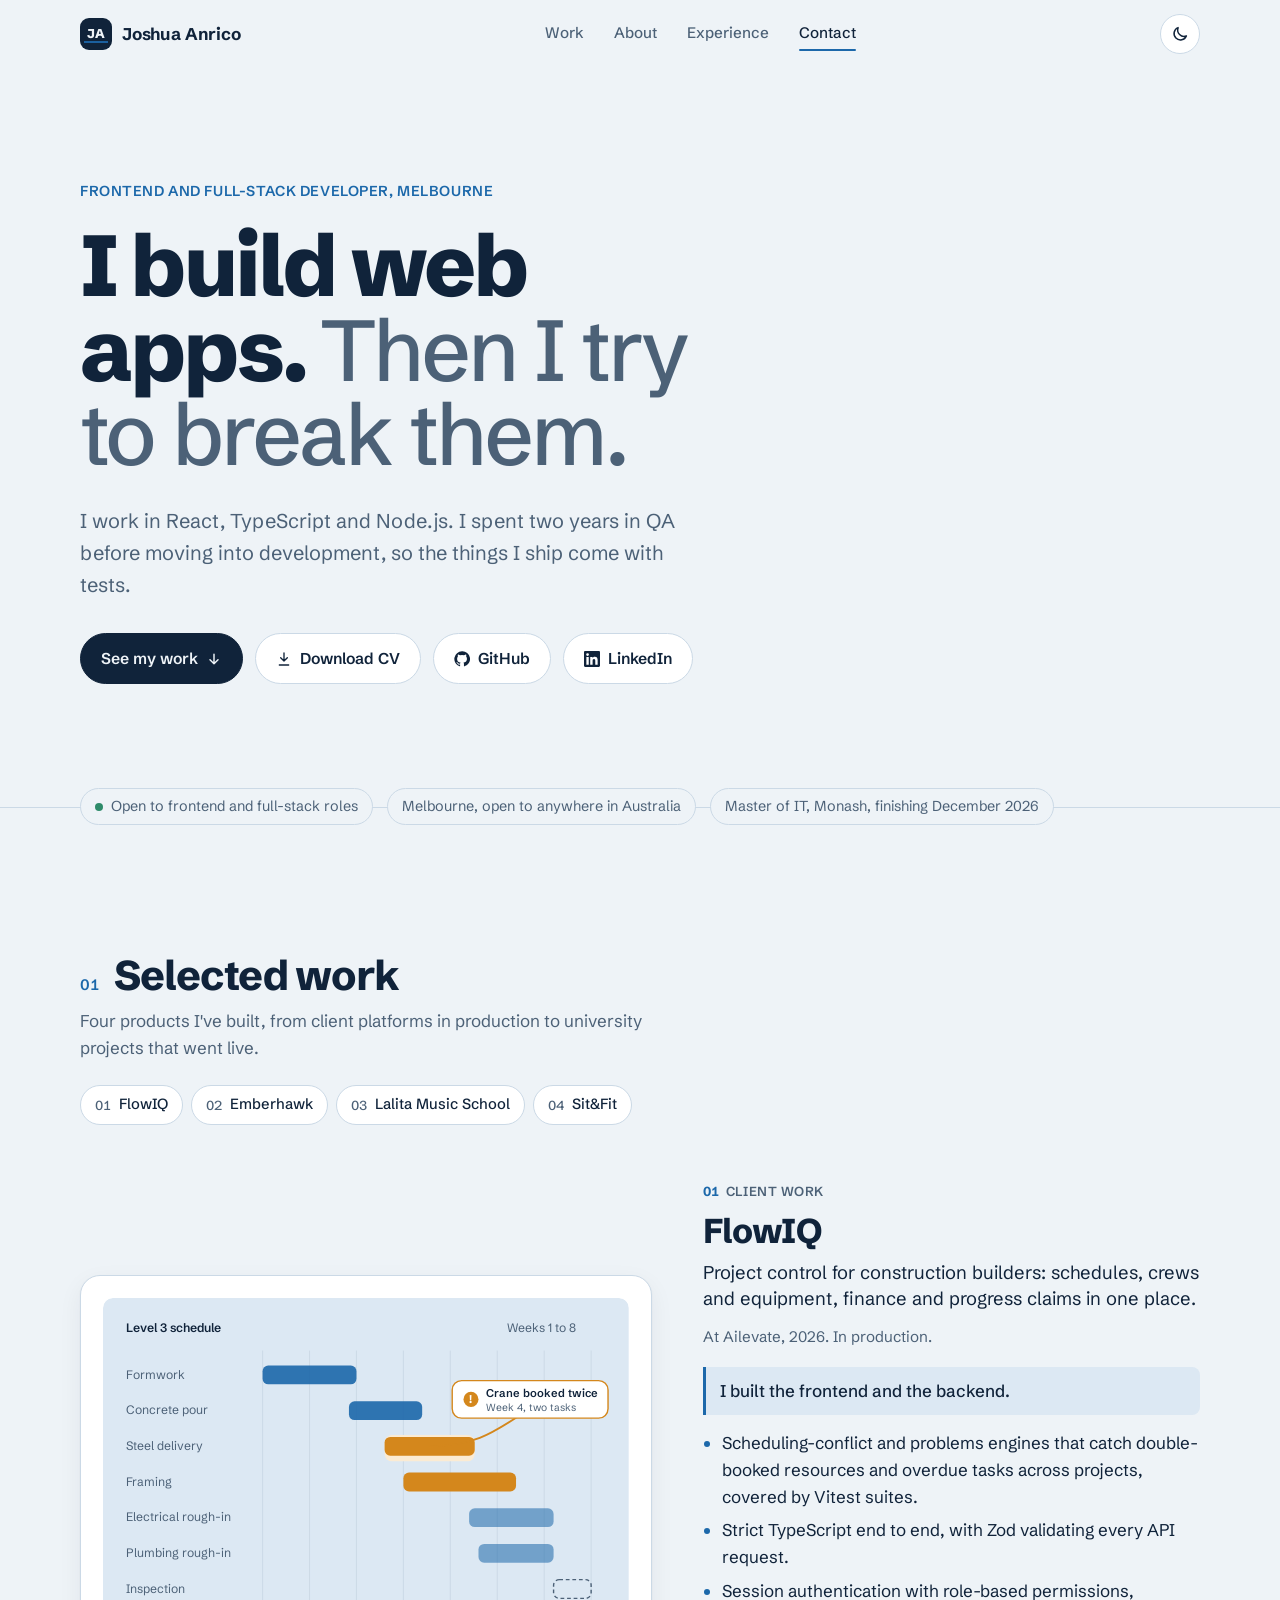
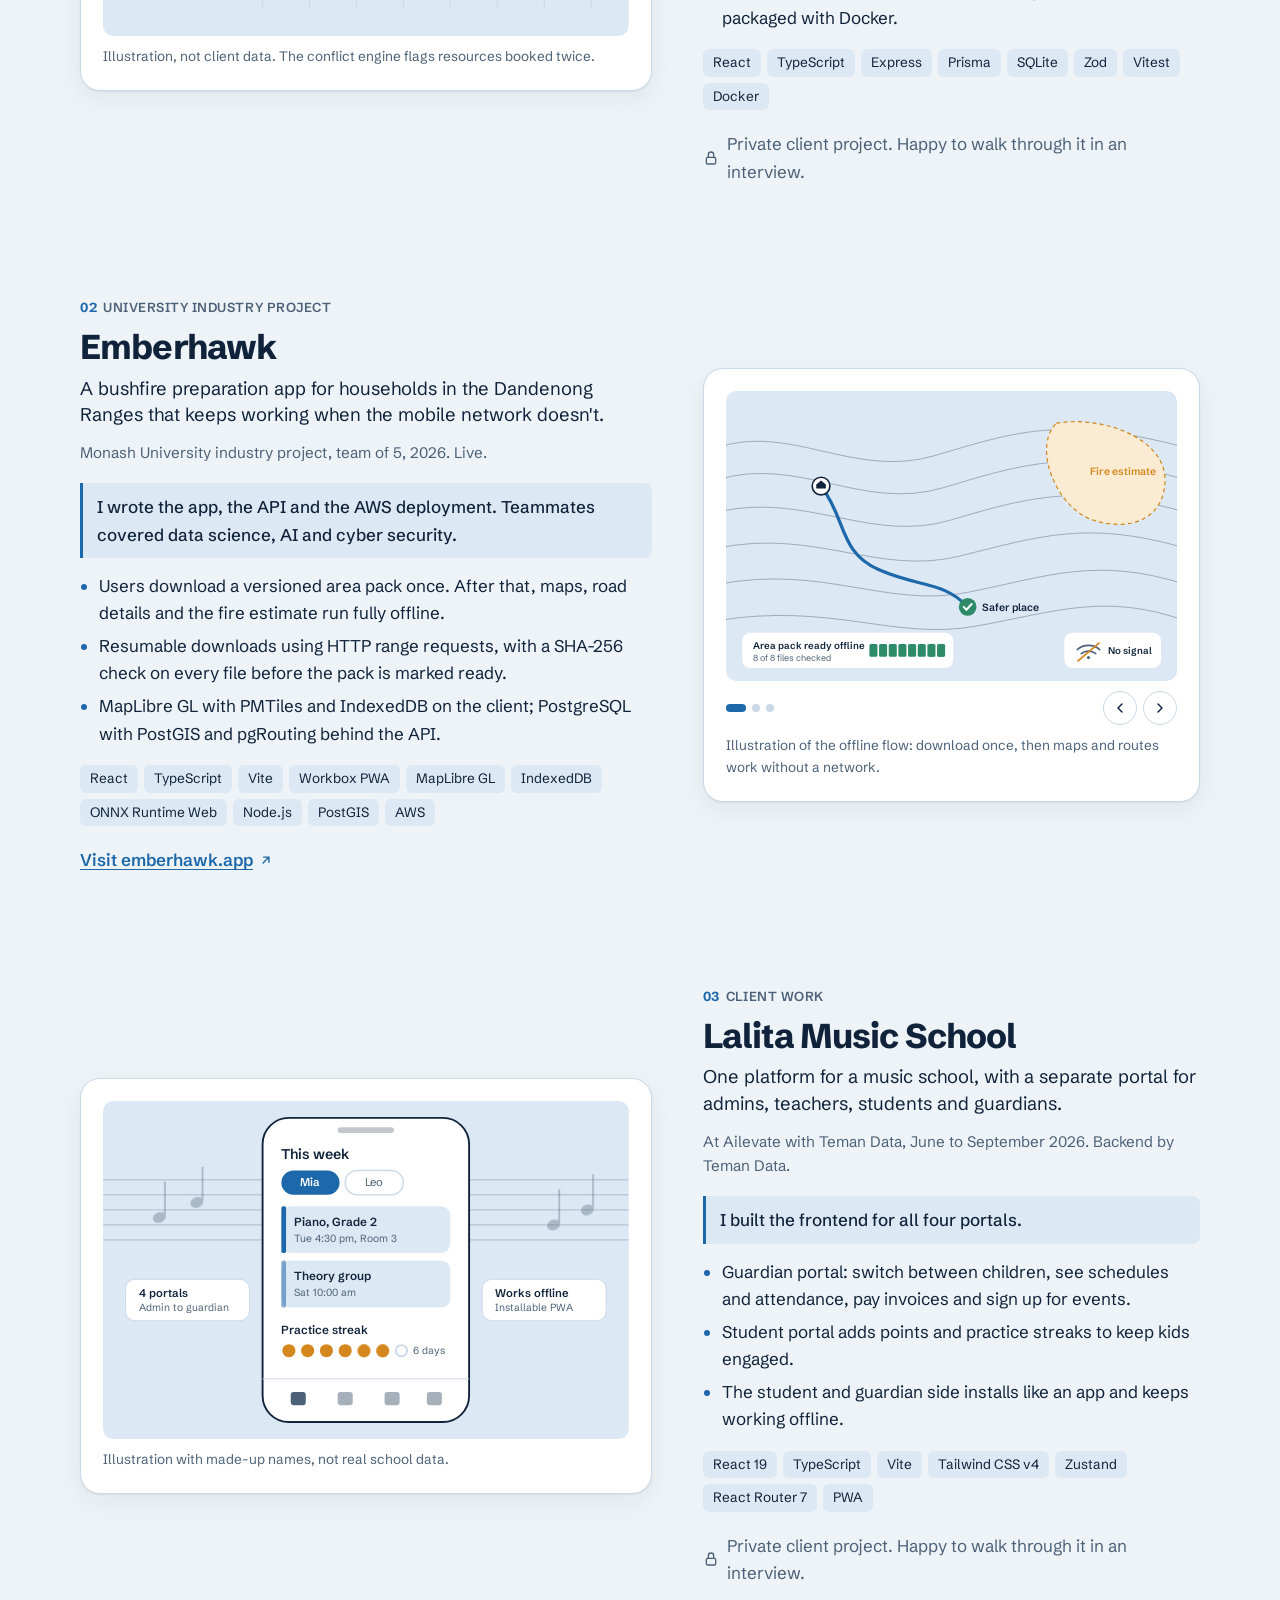
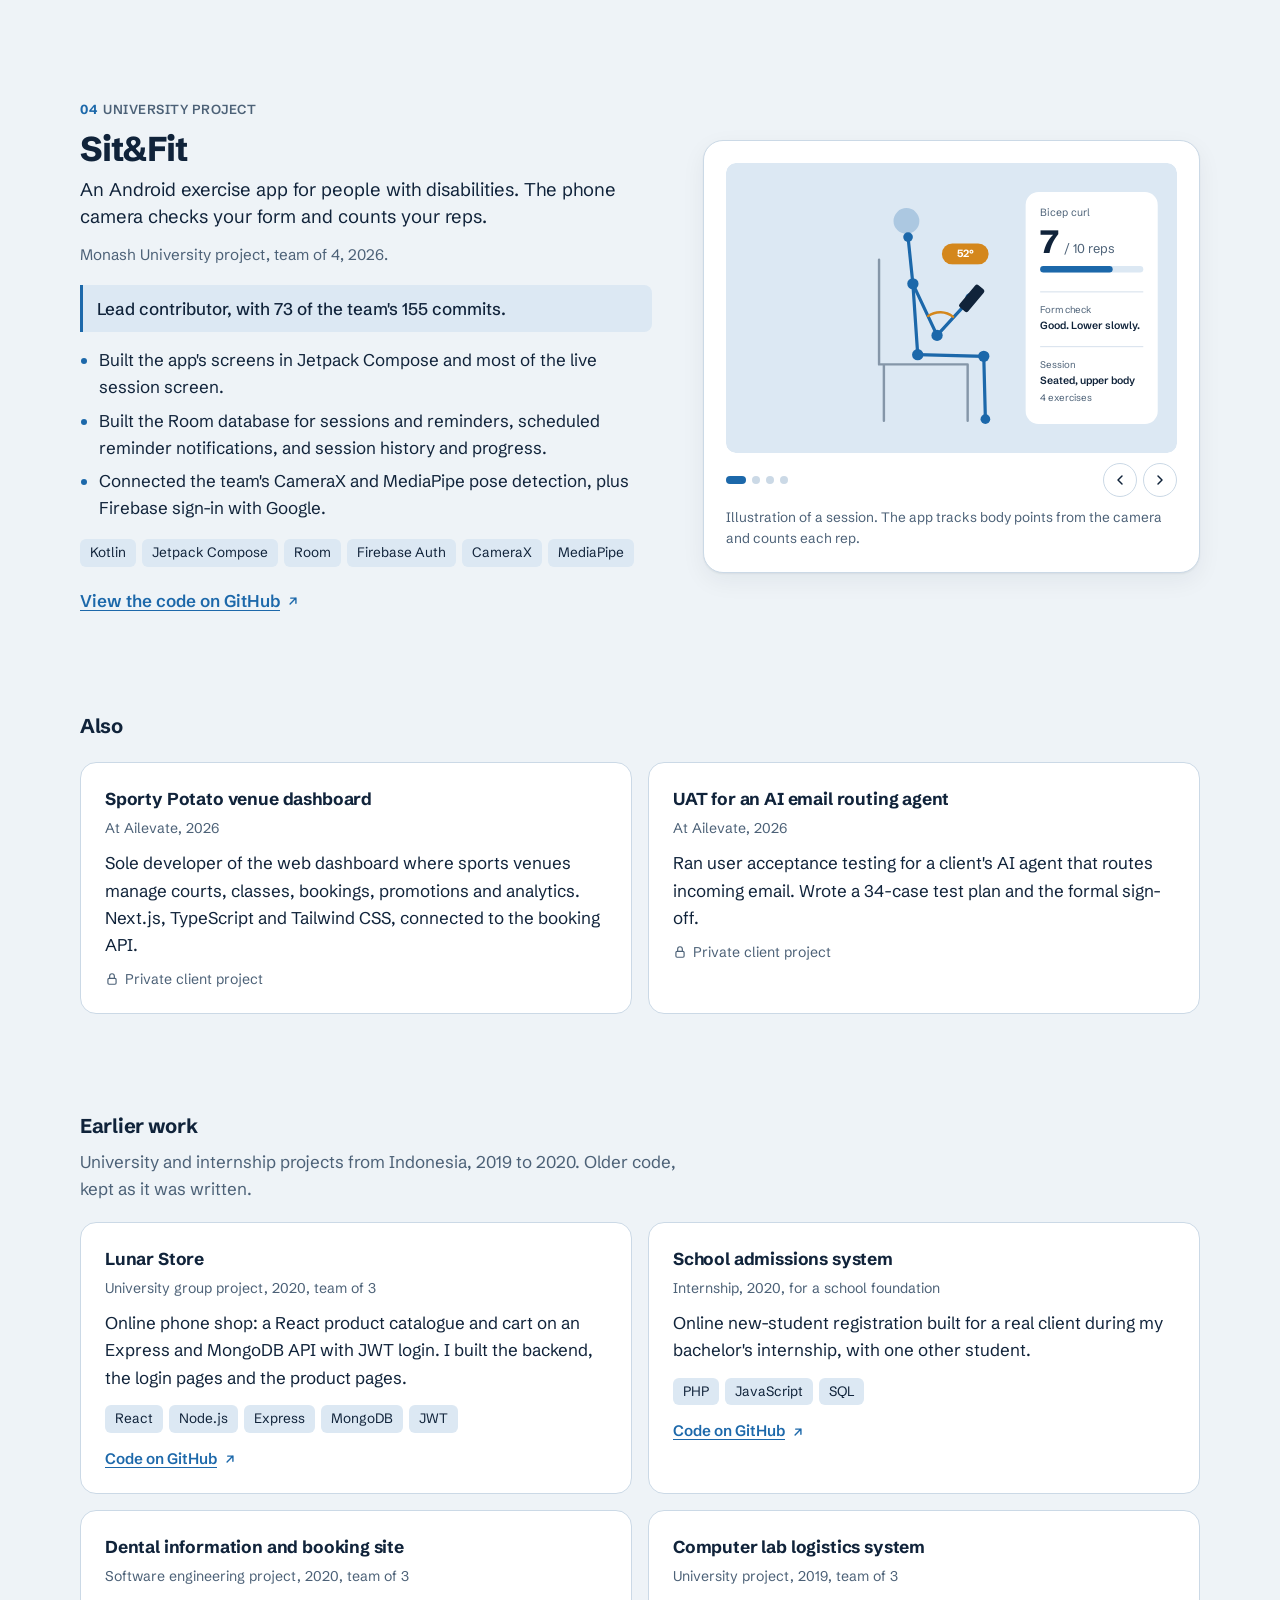
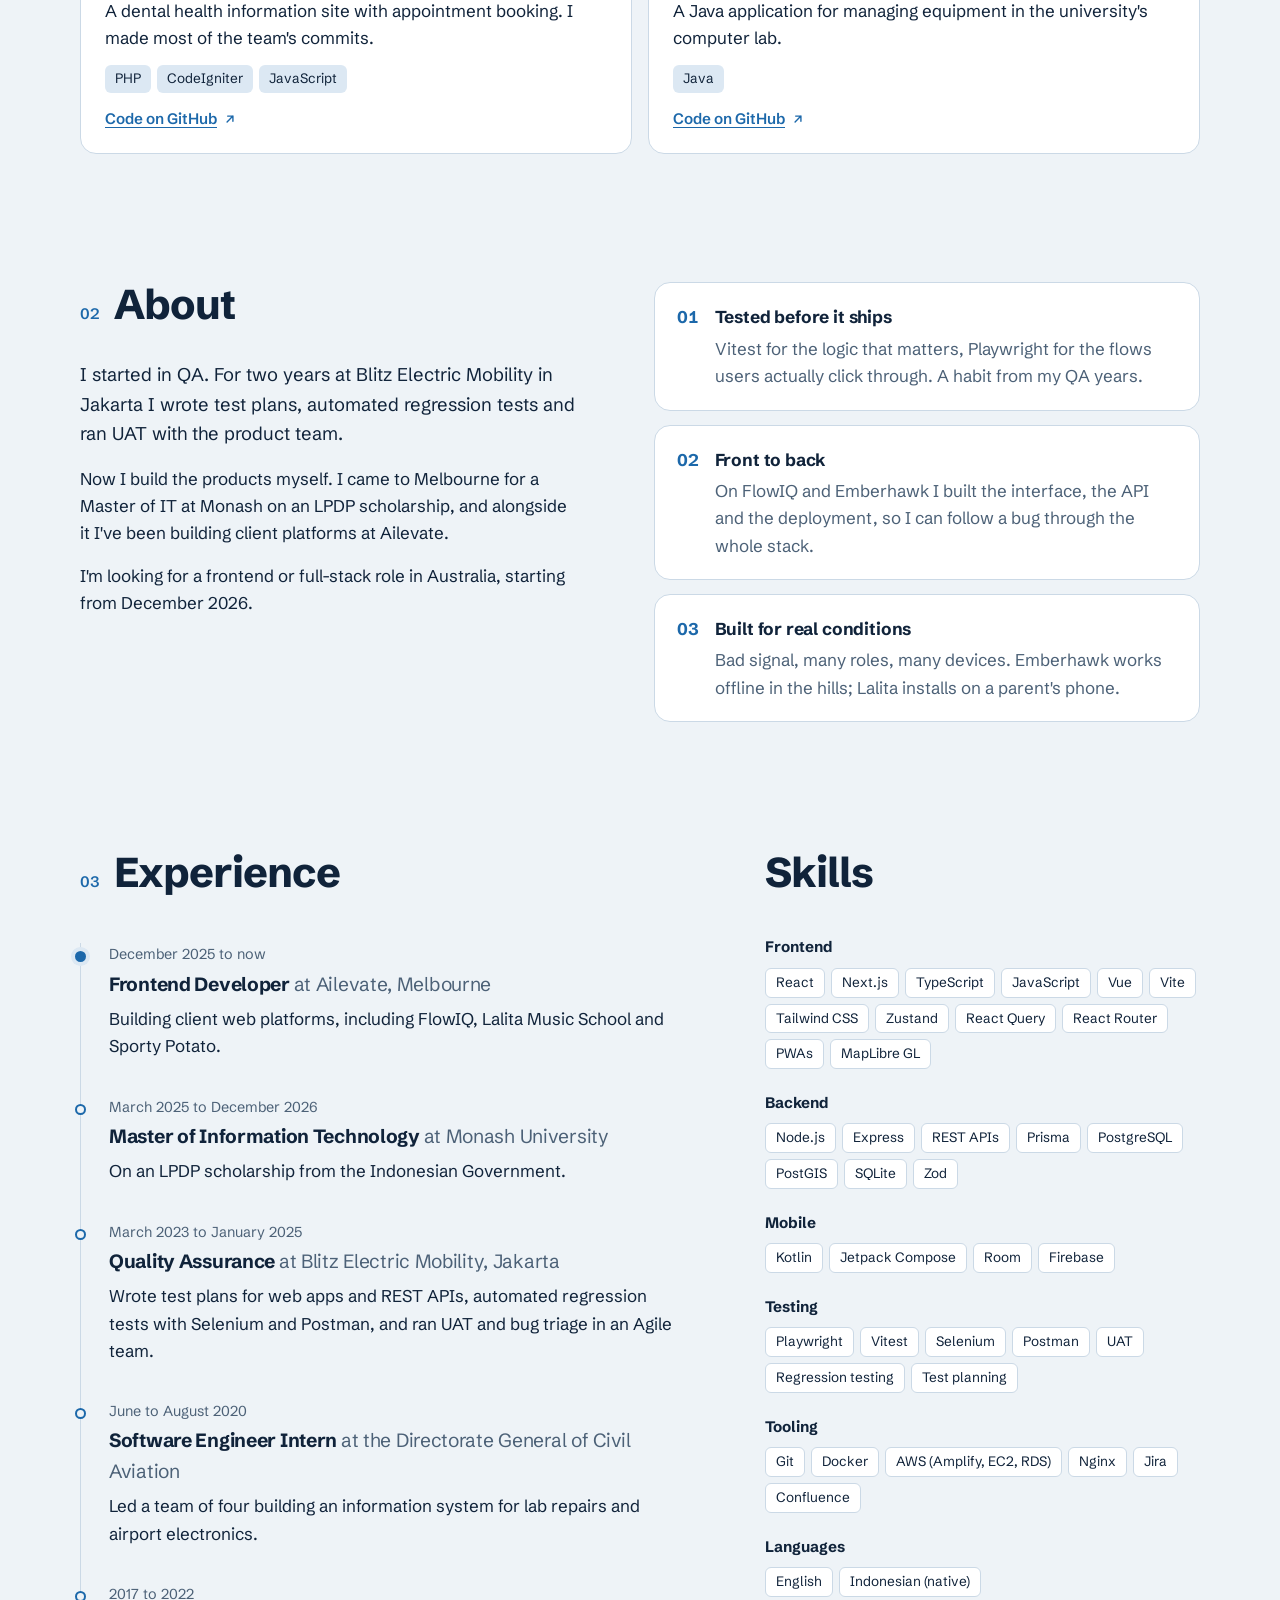
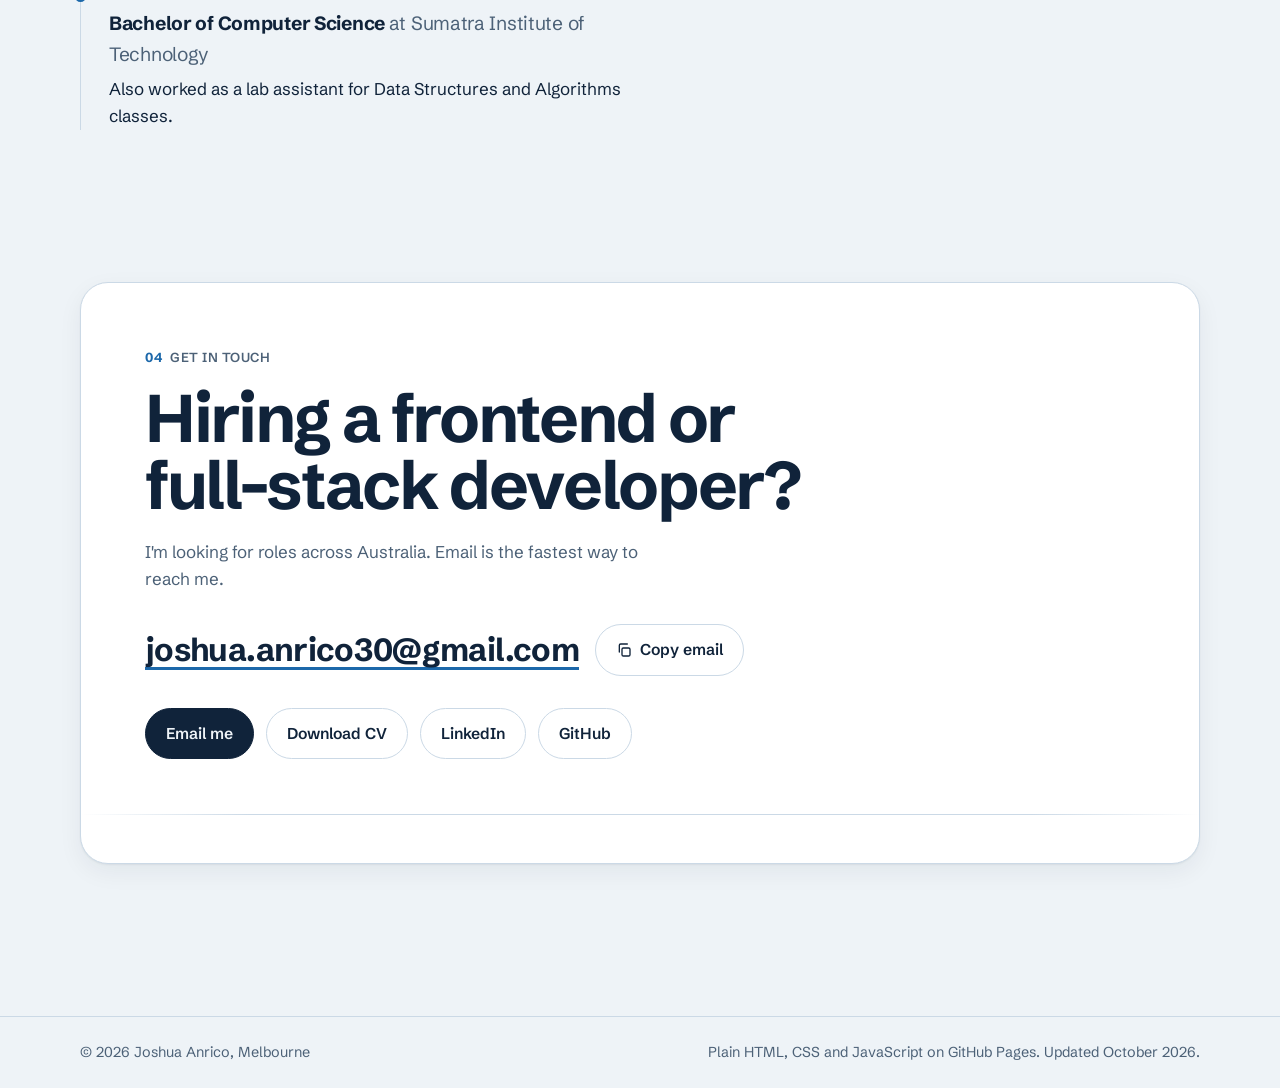
==== index.html @ 0da7dc7d "Launch portfolio site Plain HTML, CSS and JS: projects with screenshot galleries, earlier work, expe" ====
<!doctype html>
<html lang="en">
<head>
<meta charset="utf-8">
<meta name="viewport" content="width=device-width, initial-scale=1">
<title>Joshua Anrico | Frontend and full-stack developer</title>
<meta name="description" content="Joshua Anrico, frontend and full-stack developer in Melbourne. React, TypeScript and Node.js, with two years of QA experience.">
<meta name="author" content="Laurensius Joshua Anrico Agustinus">
<meta name="theme-color" content="#EEF3F7" media="(prefers-color-scheme: light)">
<meta name="theme-color" content="#0C1725" media="(prefers-color-scheme: dark)">
<link rel="canonical" href="https://joshuaanrico.github.io/">
<meta property="og:title" content="Joshua Anrico | Frontend and full-stack developer">
<meta property="og:description" content="React, TypeScript and Node.js. Melbourne, open to roles across Australia.">
<meta property="og:type" content="website">
<meta property="og:url" content="https://joshuaanrico.github.io/">
<meta name="twitter:card" content="summary">
<link rel="icon" href="favicon.svg" type="image/svg+xml">
<link rel="preconnect" href="https://fonts.googleapis.com">
<link rel="preconnect" href="https://fonts.gstatic.com" crossorigin>
<link href="https://fonts.googleapis.com/css2?family=Schibsted+Grotesk:ital,wght@0,400..900;1,400..700&display=swap" rel="stylesheet">
<link rel="stylesheet" href="css/style.css">
<script>
  // Runs before the page paints: apply the saved theme so there is no flash
  document.documentElement.classList.add('js');
  try {
    var saved = localStorage.getItem('theme');
    if (saved === 'light' || saved === 'dark') document.documentElement.setAttribute('data-theme', saved);
  } catch (e) {}
</script>
<script type="application/ld+json">
{
  "@context": "https://schema.org",
  "@type": "Person",
  "name": "Laurensius Joshua Anrico Agustinus",
  "alternateName": "Joshua Anrico",
  "jobTitle": "Frontend and full-stack developer",
  "url": "https://joshuaanrico.github.io/",
  "email": "mailto:joshua.anrico30@gmail.com",
  "address": { "@type": "PostalAddress", "addressLocality": "Melbourne", "addressRegion": "VIC", "addressCountry": "AU" },
  "alumniOf": ["Monash University", "Sumatra Institute of Technology"],
  "sameAs": ["https://github.com/joshuaanrico", "https://www.linkedin.com/in/joshuaanrico"]
}
</script>
</head>
<body>
<a class="skip" href="#main">Skip to content</a>

<header class="site-head">
  <div class="wrap head-row">
    <a class="brand" href="#top" aria-label="Joshua Anrico, back to top"><span class="mark" aria-hidden="true">JA</span>Joshua Anrico</a>
    <nav class="nav" id="nav" aria-label="Main">
      <ul>
        <li><a href="#work">Work</a></li>
        <li><a href="#about">About</a></li>
        <li><a href="#experience">Experience</a></li>
        <li><a href="#contact">Contact</a></li>
      </ul>
    </nav>
    <div class="head-tools">
      <button class="icon-btn theme-btn" type="button" aria-label="Switch between light and dark mode">
        <svg class="i-moon" viewBox="0 0 24 24" fill="none" stroke="currentColor" stroke-width="2" stroke-linecap="round" stroke-linejoin="round" aria-hidden="true"><path d="M20.5 14.5A8.5 8.5 0 0 1 9.5 3.5a8.5 8.5 0 1 0 11 11z"/></svg>
        <svg class="i-sun" viewBox="0 0 24 24" fill="none" stroke="currentColor" stroke-width="2" stroke-linecap="round" aria-hidden="true"><circle cx="12" cy="12" r="4.5"/><path d="M12 2v2.5M12 19.5V22M2 12h2.5M19.5 12H22M4.9 4.9l1.8 1.8M17.3 17.3l1.8 1.8M4.9 19.1l1.8-1.8M17.3 6.7l1.8-1.8"/></svg>
      </button>
      <button class="icon-btn menu-btn" type="button" aria-expanded="false" aria-controls="nav" aria-label="Open menu">
        <svg class="i-open" viewBox="0 0 24 24" fill="none" stroke="currentColor" stroke-width="2" stroke-linecap="round" aria-hidden="true"><path d="M4 7h16M4 12h16M4 17h16"/></svg>
        <svg class="i-close" viewBox="0 0 24 24" fill="none" stroke="currentColor" stroke-width="2" stroke-linecap="round" aria-hidden="true"><path d="M6 6l12 12M18 6L6 18"/></svg>
      </button>
    </div>
  </div>
</header>

<main id="main">
  <!-- HERO -->
  <section class="hero" id="top">
    <div class="wrap">
      <p class="eyebrow">Frontend and full-stack developer, Melbourne</p>
      <h1>I build web apps. <span class="soft">Then I try to break them.</span></h1>
      <p class="hero-sub">I work in React, TypeScript and Node.js. I spent two years in QA before moving into development, so the things I ship come with tests.</p>
      <div class="actions">
        <a class="btn primary" href="#work">
          See my work
          <svg viewBox="0 0 24 24" fill="none" stroke="currentColor" stroke-width="2.2" stroke-linecap="round" stroke-linejoin="round" aria-hidden="true"><path d="M12 5v14M6 13l6 6 6-6"/></svg>
        </a>
        <a class="btn" href="Joshua-Anrico-CV.pdf" download>
          <svg viewBox="0 0 24 24" fill="none" stroke="currentColor" stroke-width="2" stroke-linecap="round" stroke-linejoin="round" aria-hidden="true"><path d="M12 3v12M7 10l5 5 5-5M5 21h14"/></svg>
          Download CV
        </a>
        <a class="btn" href="https://github.com/joshuaanrico" rel="me">
          <svg viewBox="0 0 24 24" fill="currentColor" aria-hidden="true"><path d="M12 .5a11.5 11.5 0 0 0-3.64 22.41c.58.1.79-.25.79-.56v-2c-3.2.7-3.88-1.37-3.88-1.37-.52-1.33-1.28-1.69-1.28-1.69-1.05-.72.08-.7.08-.7 1.16.08 1.77 1.19 1.77 1.19 1.03 1.77 2.7 1.26 3.36.96.1-.75.4-1.26.73-1.55-2.55-.29-5.24-1.28-5.24-5.69 0-1.26.45-2.28 1.19-3.09-.12-.29-.52-1.46.11-3.05 0 0 .97-.31 3.17 1.18a11 11 0 0 1 5.77 0c2.2-1.49 3.17-1.18 3.17-1.18.63 1.59.23 2.76.11 3.05.74.81 1.19 1.83 1.19 3.09 0 4.42-2.7 5.39-5.26 5.68.41.36.78 1.06.78 2.14v3.17c0 .31.21.67.8.56A11.5 11.5 0 0 0 12 .5z"/></svg>
          GitHub
        </a>
        <a class="btn" href="https://www.linkedin.com/in/joshuaanrico" rel="me">
          <svg viewBox="0 0 24 24" fill="currentColor" aria-hidden="true"><path d="M20.45 20.45h-3.56v-5.57c0-1.33-.03-3.04-1.85-3.04-1.86 0-2.14 1.45-2.14 2.95v5.66H9.34V9h3.42v1.56h.05c.48-.9 1.64-1.85 3.38-1.85 3.61 0 4.28 2.38 4.28 5.47v6.27zM5.34 7.43a2.06 2.06 0 1 1 0-4.13 2.06 2.06 0 0 1 0 4.13zM7.12 20.45H3.56V9h3.56v11.45zM22.22 0H1.77C.79 0 0 .77 0 1.73v20.54C0 23.23.79 24 1.77 24h20.45c.98 0 1.78-.77 1.78-1.73V1.73C24 .77 23.2 0 22.22 0z"/></svg>
          LinkedIn
        </a>
      </div>
    </div>
    <div class="horizon" aria-label="Current status">
      <div class="wrap">
        <span class="pill"><span class="dot" aria-hidden="true"></span>Open to frontend and full-stack roles</span>
        <span class="pill">Melbourne, open to anywhere in Australia</span>
        <span class="pill">Master of IT, Monash, finishing December 2026</span>
      </div>
    </div>
  </section>

  <!-- WORK -->
  <section class="section" id="work">
    <div class="wrap">
      <div class="reveal">
        <div class="section-head"><span class="num">01</span><h2>Selected work</h2></div>
        <p class="lede">Four products I've built, from client platforms in production to university projects that went live.</p>
        <ul class="jump" aria-label="Jump to a project">
          <li><a href="#flowiq"><span>01</span>FlowIQ</a></li>
          <li><a href="#emberhawk"><span>02</span>Emberhawk</a></li>
          <li><a href="#lalita"><span>03</span>Lalita Music School</a></li>
          <li><a href="#sitfit"><span>04</span>Sit&amp;Fit</a></li>
        </ul>
      </div>

      <div class="projects">

        <!-- FLOWIQ -->
        <article class="project" id="flowiq">
          <figure class="figure">
            <!-- To use a real screenshot instead, replace this <svg> with: <img src="img/flowiq.png" alt="FlowIQ schedule view" loading="lazy"> -->
            <svg viewBox="0 0 560 360" role="img" aria-label="Illustration of a construction schedule. Two tasks booked on the same crane overlap and are flagged as a conflict.">
              <rect class="ill-bg" x="0" y="0" width="560" height="360" rx="10"/>
              <text class="ill-text-ink" x="24" y="36">Level 3 schedule</text>
              <text class="ill-text" x="430" y="36">Weeks 1 to 8</text>
              <g class="ill-line" stroke-width="1">
                <path d="M170 56V330M220 56V330M270 56V330M320 56V330M370 56V330M420 56V330M470 56V330M520 56V330"/>
              </g>
              <g class="ill-text">
                <text x="24" y="86">Formwork</text>
                <text x="24" y="124">Concrete pour</text>
                <text x="24" y="162">Steel delivery</text>
                <text x="24" y="200">Framing</text>
                <text x="24" y="238">Electrical rough-in</text>
                <text x="24" y="276">Plumbing rough-in</text>
                <text x="24" y="314">Inspection</text>
              </g>
              <rect class="ill-accent" x="170" y="72" width="100" height="20" rx="6" opacity=".9"/>
              <rect class="ill-accent" x="262" y="110" width="78" height="20" rx="6" opacity=".9"/>
              <rect class="ill-signal-wash" x="300" y="146" width="96" height="28" rx="8"/>
              <rect class="ill-signal" x="300" y="148" width="96" height="20" rx="6"/>
              <rect class="ill-signal" x="320" y="186" width="120" height="20" rx="6"/>
              <rect class="ill-accent" x="390" y="224" width="90" height="20" rx="6" opacity=".55"/>
              <rect class="ill-accent" x="400" y="262" width="80" height="20" rx="6" opacity=".55"/>
              <rect class="ill-stroke-muted" x="480" y="300" width="40" height="20" rx="6" stroke-width="1.5" stroke-dasharray="4 3"/>
              <path class="ill-stroke-signal draw" pathLength="1" d="M348 158 C 400 158, 420 140, 452 120" stroke-width="2"/>
              <g class="pop" style="--d:1.1s">
                <rect class="ill-surface" x="372" y="88" width="166" height="40" rx="10" stroke="var(--signal)" stroke-width="1.5"/>
                <circle class="ill-signal" cx="392" cy="108" r="8"/>
                <text x="392" y="112" text-anchor="middle" style="font-size:12px;font-weight:700;fill:var(--surface)">!</text>
                <text class="ill-text-ink" x="408" y="105" style="font-size:12px">Crane booked twice</text>
                <text class="ill-text" x="408" y="120" style="font-size:11px">Week 4, two tasks</text>
              </g>
            </svg>
            <figcaption>Illustration, not client data. The conflict engine flags resources booked twice.</figcaption>
          </figure>
          <div class="reveal">
            <p class="kind"><b>01</b>Client work</p>
            <h3>FlowIQ</h3>
            <p class="tagline">Project control for construction builders: schedules, crews and equipment, finance and progress claims in one place.</p>
            <p class="context">At Ailevate, 2026. In production.</p>
            <p class="role">I built the frontend and the backend.</p>
            <ul class="points">
              <li>Scheduling-conflict and problems engines that catch double-booked resources and overdue tasks across projects, covered by Vitest suites.</li>
              <li>Strict TypeScript end to end, with Zod validating every API request.</li>
              <li>Session authentication with role-based permissions, packaged with Docker.</li>
            </ul>
            <ul class="tags" aria-label="Tech stack">
              <li>React</li><li>TypeScript</li><li>Express</li><li>Prisma</li><li>SQLite</li><li>Zod</li><li>Vitest</li><li>Docker</li>
            </ul>
            <div class="links">
              <span class="note">
                <svg viewBox="0 0 24 24" fill="none" stroke="currentColor" stroke-width="2" stroke-linecap="round" stroke-linejoin="round" aria-hidden="true"><rect x="5" y="11" width="14" height="10" rx="2"/><path d="M8 11V7a4 4 0 0 1 8 0v4"/></svg>
                Private client project. Happy to walk through it in an interview.
              </span>
            </div>
          </div>
        </article>

        <!-- EMBERHAWK -->
        <article class="project" id="emberhawk">
          <figure class="figure" data-gallery>
            <!-- Each .slide is one view. Arrows and dots appear by themselves once there are 2 or more.
                 Screenshot: <div class="slide" data-caption="..."><img src="img/emberhawk-1.png" alt="..." loading="lazy"></div>
                 Clip (muted loop, 10 to 20 s): <div class="slide" data-caption="..."><video src="img/emberhawk-offline.mp4" muted loop playsinline preload="metadata"></video></div> -->
            <div class="slides">
            <div class="slide" data-caption="Illustration of the offline flow: download once, then maps and routes work without a network.">
            <svg viewBox="0 0 560 360" role="img" aria-label="Illustration of a contour map with a route from a home to a safer place, and an area pack where every file has been verified for offline use.">
              <rect class="ill-bg" x="0" y="0" width="560" height="360" rx="10"/>
              <g class="ill-stroke-muted" stroke-width="1" opacity=".55">
                <path d="M-10 70 C 80 40, 160 110, 260 80 S 420 30, 570 70"/>
                <path d="M-10 110 C 90 80, 170 150, 270 120 S 430 70, 570 110"/>
                <path d="M-10 150 C 100 125, 180 190, 280 160 S 440 115, 570 150"/>
                <path d="M-10 195 C 110 170, 190 230, 290 205 S 450 160, 570 195"/>
                <path d="M-10 240 C 120 215, 200 270, 300 250 S 460 205, 570 240"/>
                <path d="M-10 285 C 130 262, 210 310, 310 292 S 470 250, 570 285"/>
              </g>
              <path class="ill-signal-wash" d="M410 40 C 470 30, 545 60, 545 110 C 545 160, 500 175, 455 160 C 410 145, 380 70, 410 40 Z"/>
              <path class="ill-stroke-signal" d="M410 40 C 470 30, 545 60, 545 110 C 545 160, 500 175, 455 160 C 410 145, 380 70, 410 40 Z" stroke-width="1.5" stroke-dasharray="5 4"/>
              <text class="ill-text" x="452" y="104" style="fill:var(--signal);font-weight:600">Fire estimate</text>
              <path class="ill-stroke-accent draw" pathLength="1" d="M118 118 C 150 160, 140 200, 190 222 S 270 236, 300 268" stroke-width="4" stroke-linecap="round"/>
              <circle class="ill-surface" cx="118" cy="118" r="11" stroke="var(--ink)" stroke-width="2"/>
              <path class="ill-ink" d="M112 121v-5l6-5 6 5v5z"/>
              <g class="pop" style="--d:1.2s">
                <circle class="ill-ok" cx="300" cy="268" r="11"/>
                <path d="M295 268l3.5 3.5 6.5-7" stroke="var(--surface)" stroke-width="2.5" fill="none" stroke-linecap="round"/>
                <text class="ill-text-ink" x="318" y="273">Safer place</text>
              </g>
              <rect class="ill-surface" x="20" y="300" width="262" height="44" rx="10"/>
              <text class="ill-text-ink" x="34" y="320" style="font-size:12px">Area pack ready offline</text>
              <text class="ill-text" x="34" y="335" style="font-size:11px">8 of 8 files checked</text>
              <g>
                <rect class="ill-ok" x="178" y="314" width="10" height="16" rx="2"/>
                <rect class="ill-ok" x="190" y="314" width="10" height="16" rx="2"/>
                <rect class="ill-ok" x="202" y="314" width="10" height="16" rx="2"/>
                <rect class="ill-ok" x="214" y="314" width="10" height="16" rx="2"/>
                <rect class="ill-ok" x="226" y="314" width="10" height="16" rx="2"/>
                <rect class="ill-ok" x="238" y="314" width="10" height="16" rx="2"/>
                <rect class="ill-ok pop" style="--d:1.3s" x="250" y="314" width="10" height="16" rx="2"/>
                <rect class="ill-ok pop" style="--d:1.45s" x="262" y="314" width="10" height="16" rx="2"/>
              </g>
              <g>
                <rect class="ill-surface" x="420" y="300" width="120" height="44" rx="10"/>
                <path class="ill-stroke-muted" d="M436 321c8-7 20-7 28 0M441 326c5-4 13-4 18 0" stroke-width="2" stroke-linecap="round"/>
                <circle class="ill-muted" cx="450" cy="331" r="2"/>
                <path class="ill-stroke-signal" d="M437 335L463 313" stroke-width="2.2" stroke-linecap="round"/>
                <text class="ill-text-ink" x="474" y="326" style="font-size:12px">No signal</text>
              </g>
            </svg>
            </div>
            <div class="slide" data-caption="Setup: welcome screen, choosing an address, then the local terrain and vegetation context. Shown with a public landmark address.">
              <img src="img/emberhawk-setup.webp" alt="Three Emberhawk phone screens: the welcome screen, the address picker with a map, and the Your place screen describing the slope and nearby bush." width="1680" height="1080" loading="lazy">
            </div>
            <div class="slide" data-caption="Confirming the roads you would use to leave, then the offline pack screen with the device offline.">
              <img src="img/emberhawk-ways-out.webp" alt="Two Emberhawk phone screens: a map with two ways out to confirm, and the offline pack screen with the status badge showing Offline." width="1680" height="1080" loading="lazy">
            </div>
            </div>
            <figcaption>Illustration of the offline flow: download once, then maps and routes work without a network.</figcaption>
          </figure>
          <div class="reveal">
            <p class="kind"><b>02</b>University industry project</p>
            <h3>Emberhawk</h3>
            <p class="tagline">A bushfire preparation app for households in the Dandenong Ranges that keeps working when the mobile network doesn't.</p>
            <p class="context">Monash University industry project, team of 5, 2026. Live.</p>
            <p class="role">I wrote the app, the API and the AWS deployment. Teammates covered data science, AI and cyber security.</p>
            <ul class="points">
              <li>Users download a versioned area pack once. After that, maps, road details and the fire estimate run fully offline.</li>
              <li>Resumable downloads using HTTP range requests, with a SHA-256 check on every file before the pack is marked ready.</li>
              <li>MapLibre GL with PMTiles and IndexedDB on the client; PostgreSQL with PostGIS and pgRouting behind the API.</li>
            </ul>
            <ul class="tags" aria-label="Tech stack">
              <li>React</li><li>TypeScript</li><li>Vite</li><li>Workbox PWA</li><li>MapLibre GL</li><li>IndexedDB</li><li>ONNX Runtime Web</li><li>Node.js</li><li>PostGIS</li><li>AWS</li>
            </ul>
            <div class="links">
              <a href="https://emberhawk.app">Visit emberhawk.app
                <svg viewBox="0 0 24 24" fill="none" stroke="currentColor" stroke-width="2.4" stroke-linecap="round" stroke-linejoin="round" aria-hidden="true"><path d="M7 17L17 7M8 7h9v9"/></svg>
              </a>
            </div>
          </div>
        </article>

        <!-- LALITA -->
        <article class="project" id="lalita">
          <figure class="figure">
            <svg viewBox="0 0 560 360" role="img" aria-label="Illustration of the guardian portal on a phone: switching between two children, this week's lessons, and a practice streak.">
              <rect class="ill-bg" x="0" y="0" width="560" height="360" rx="10"/>
              <g class="ill-stroke-muted" stroke-width="1" opacity=".35">
                <path d="M0 84H560M0 100H560M0 116H560M0 132H560M0 148H560"/>
              </g>
              <g class="ill-muted" opacity=".35">
                <ellipse cx="60" cy="124" rx="7" ry="5.5" transform="rotate(-20 60 124)"/><path d="M66 122V86" stroke="var(--muted)" stroke-width="2"/>
                <ellipse cx="100" cy="108" rx="7" ry="5.5" transform="rotate(-20 100 108)"/><path d="M106 106V70" stroke="var(--muted)" stroke-width="2"/>
                <ellipse cx="480" cy="132" rx="7" ry="5.5" transform="rotate(-20 480 132)"/><path d="M486 130V94" stroke="var(--muted)" stroke-width="2"/>
                <ellipse cx="516" cy="116" rx="7" ry="5.5" transform="rotate(-20 516 116)"/><path d="M522 114V78" stroke="var(--muted)" stroke-width="2"/>
              </g>
              <rect class="ill-surface" x="170" y="18" width="220" height="324" rx="28" stroke="var(--ink)" stroke-width="2"/>
              <rect class="ill-ink" x="250" y="28" width="60" height="6" rx="3" opacity=".25"/>
              <text class="ill-text-ink" x="190" y="62" style="font-size:15px">This week</text>
              <rect class="ill-accent" x="190" y="74" width="62" height="26" rx="13"/>
              <text class="ill-text-on" x="221" y="91" text-anchor="middle">Mia</text>
              <rect class="ill-surface" x="258" y="74" width="62" height="26" rx="13" stroke="var(--line)" stroke-width="1.5"/>
              <text class="ill-text" x="289" y="91" text-anchor="middle" style="font-size:12px">Leo</text>
              <rect class="ill-bg" x="190" y="112" width="180" height="50" rx="10"/>
              <rect class="ill-accent" x="190" y="112" width="5" height="50" rx="2"/>
              <text class="ill-text-ink" x="204" y="133" style="font-size:12.5px">Piano, Grade 2</text>
              <text class="ill-text" x="204" y="150" style="font-size:11px">Tue 4:30 pm, Room 3</text>
              <rect class="ill-bg" x="190" y="170" width="180" height="50" rx="10"/>
              <rect class="ill-accent" x="190" y="170" width="5" height="50" rx="2" opacity=".55"/>
              <text class="ill-text-ink" x="204" y="191" style="font-size:12.5px">Theory group</text>
              <text class="ill-text" x="204" y="208" style="font-size:11px">Sat 10:00 am</text>
              <text class="ill-text-ink" x="190" y="248" style="font-size:12.5px">Practice streak</text>
              <g>
                <circle class="ill-signal" cx="198" cy="266" r="7"/>
                <circle class="ill-signal" cx="218" cy="266" r="7"/>
                <circle class="ill-signal" cx="238" cy="266" r="7"/>
                <circle class="ill-signal" cx="258" cy="266" r="7"/>
                <circle class="ill-signal pop" style="--d:1s" cx="278" cy="266" r="7"/>
                <circle class="ill-signal pop" style="--d:1.15s" cx="298" cy="266" r="7"/>
                <circle cx="318" cy="266" r="6" fill="none" stroke="var(--line)" stroke-width="2"/>
              </g>
              <text class="ill-text" x="330" y="270" style="font-size:11px">6 days</text>
              <path class="ill-line" d="M170 296H390" stroke-width="1"/>
              <g class="ill-muted">
                <rect x="200" y="310" width="16" height="14" rx="3"/>
                <rect x="250" y="310" width="16" height="14" rx="3" opacity=".5"/>
                <rect x="300" y="310" width="16" height="14" rx="3" opacity=".5"/>
                <rect x="345" y="310" width="16" height="14" rx="3" opacity=".5"/>
              </g>
              <g class="pop" style="--d:1.3s">
                <rect class="ill-surface" x="404" y="190" width="132" height="44" rx="10" stroke="var(--line)"/>
                <text class="ill-text-ink" x="418" y="209" style="font-size:12px">Works offline</text>
                <text class="ill-text" x="418" y="224" style="font-size:11px">Installable PWA</text>
              </g>
              <g class="pop" style="--d:1.45s">
                <rect class="ill-surface" x="24" y="190" width="132" height="44" rx="10" stroke="var(--line)"/>
                <text class="ill-text-ink" x="38" y="209" style="font-size:12px">4 portals</text>
                <text class="ill-text" x="38" y="224" style="font-size:11px">Admin to guardian</text>
              </g>
            </svg>
            <figcaption>Illustration with made-up names, not real school data.</figcaption>
          </figure>
          <div class="reveal">
            <p class="kind"><b>03</b>Client work</p>
            <h3>Lalita Music School</h3>
            <p class="tagline">One platform for a music school, with a separate portal for admins, teachers, students and guardians.</p>
            <p class="context">At Ailevate with Teman Data, June to September 2026. Backend by Teman Data.</p>
            <p class="role">I built the frontend for all four portals.</p>
            <ul class="points">
              <li>Guardian portal: switch between children, see schedules and attendance, pay invoices and sign up for events.</li>
              <li>Student portal adds points and practice streaks to keep kids engaged.</li>
              <li>The student and guardian side installs like an app and keeps working offline.</li>
            </ul>
            <ul class="tags" aria-label="Tech stack">
              <li>React 19</li><li>TypeScript</li><li>Vite</li><li>Tailwind CSS v4</li><li>Zustand</li><li>React Router 7</li><li>PWA</li>
            </ul>
            <div class="links">
              <span class="note">
                <svg viewBox="0 0 24 24" fill="none" stroke="currentColor" stroke-width="2" stroke-linecap="round" stroke-linejoin="round" aria-hidden="true"><rect x="5" y="11" width="14" height="10" rx="2"/><path d="M8 11V7a4 4 0 0 1 8 0v4"/></svg>
                Private client project. Happy to walk through it in an interview.
              </span>
            </div>
          </div>
        </article>

        <!-- SIT&FIT -->
        <article class="project" id="sitfit">
          <figure class="figure" data-gallery>
            <!-- Add screenshots and a clip as more .slide elements, same as Emberhawk. Phone screenshots are fine: they are fitted, not cropped. -->
            <div class="slides">
            <div class="slide" data-caption="Illustration of a session. The app tracks body points from the camera and counts each rep.">
            <svg viewBox="0 0 560 360" role="img" aria-label="Illustration of a seated person doing a bicep curl. The app tracks body points, measures the elbow angle and counts reps.">
              <rect class="ill-bg" x="0" y="0" width="560" height="360" rx="10"/>
              <g class="ill-stroke-muted" stroke-width="3" stroke-linecap="round" opacity=".6">
                <path d="M190 120V250M190 250H300M300 250V320M196 250V320M190 180"/>
              </g>
              <g stroke="var(--accent)" stroke-width="4" stroke-linecap="round" fill="none">
                <path class="draw" pathLength="1" d="M226 92 L232 150"/>
                <path class="draw" pathLength="1" style="--d:.15s" d="M232 150 L238 238"/>
                <path class="draw" pathLength="1" style="--d:.3s" d="M238 238 L320 240 L322 318"/>
                <path class="draw" pathLength="1" style="--d:.45s" d="M232 150 L262 214 L304 168"/>
              </g>
              <g class="ill-accent">
                <circle cx="224" cy="72" r="16" opacity=".25"/>
                <circle cx="226" cy="92" r="6"/>
                <circle cx="232" cy="150" r="7"/>
                <circle cx="262" cy="214" r="7"/>
                <circle cx="304" cy="168" r="7"/>
                <circle cx="238" cy="238" r="7"/>
                <circle cx="320" cy="240" r="7"/>
                <circle cx="322" cy="318" r="6"/>
              </g>
              <g class="ill-ink"><rect x="298" y="150" width="14" height="36" rx="3" transform="rotate(40 305 168)"/></g>
              <path class="ill-stroke-signal draw" style="--d:.8s" pathLength="1" d="M251 190 A 26 26 0 0 1 282 191" stroke-width="3" stroke-linecap="round"/>
              <g class="pop" style="--d:1.2s">
                <rect class="ill-signal" x="268" y="100" width="58" height="26" rx="13"/>
                <text x="297" y="117" text-anchor="middle" style="font-size:13px;font-weight:700;fill:var(--surface)">52°</text>
              </g>
              <rect class="ill-surface" x="372" y="36" width="164" height="288" rx="16"/>
              <text class="ill-text" x="390" y="66">Bicep curl</text>
              <text class="ill-text-ink" x="390" y="112" style="font-size:40px;font-weight:800">7</text>
              <text class="ill-text" x="420" y="112" style="font-size:16px">/ 10 reps</text>
              <rect class="ill-bg" x="390" y="128" width="128" height="8" rx="4"/>
              <rect class="ill-accent" x="390" y="128" width="90" height="8" rx="4"/>
              <path class="ill-line" d="M390 160H518"/>
              <text class="ill-text" x="390" y="186" style="font-size:12px">Form check</text>
              <text class="ill-text-ink" x="390" y="206" style="font-size:13px">Good. Lower slowly.</text>
              <path class="ill-line" d="M390 228H518"/>
              <text class="ill-text" x="390" y="254" style="font-size:12px">Session</text>
              <text class="ill-text-ink" x="390" y="274" style="font-size:13px">Seated, upper body</text>
              <text class="ill-text" x="390" y="296" style="font-size:12px">4 exercises</text>
            </svg>
            </div>
            <div class="slide" data-caption="A live session: the camera tracks body points and counts reps, a safety check pauses the session, then the summary. Heart rate is simulated from a dataset, not a sensor.">
              <img src="img/sitfit-session.webp" alt="Three Sit&amp;Fit phone screens: a live bicep curl session with a pose overlay at 8 of 12 reps, a safety alert asking to take a moment, and the session summary." width="1680" height="1080" loading="lazy">
            </div>
            <div class="slide" data-caption="Home, an exercise guide, and the check-in before a session starts.">
              <img src="img/sitfit-start.webp" alt="Three Sit&amp;Fit phone screens: the home screen with a recommended seated routine, the bicep curl guide, and the pre-session check-in for energy and pain level." width="1680" height="1080" loading="lazy">
            </div>
            <div class="slide" data-caption="Session detail with pose quality, weekly progress, and daily reminders, all stored on the device with Room.">
              <img src="img/sitfit-history.webp" alt="Three Sit&amp;Fit phone screens: a session detail with pose quality and heart rate, the weekly progress chart, and the reminders list." width="1680" height="1080" loading="lazy">
            </div>
            </div>
            <figcaption>Illustration of a session. The app tracks body points from the camera and counts each rep.</figcaption>
          </figure>
          <div class="reveal">
            <p class="kind"><b>04</b>University project</p>
            <h3>Sit&amp;Fit</h3>
            <p class="tagline">An Android exercise app for people with disabilities. The phone camera checks your form and counts your reps.</p>
            <p class="context">Monash University project, team of 4, 2026.</p>
            <p class="role">Lead contributor, with 73 of the team's 155 commits.</p>
            <ul class="points">
              <li>Built the app's screens in Jetpack Compose and most of the live session screen.</li>
              <li>Built the Room database for sessions and reminders, scheduled reminder notifications, and session history and progress.</li>
              <li>Connected the team's CameraX and MediaPipe pose detection, plus Firebase sign-in with Google.</li>
            </ul>
            <ul class="tags" aria-label="Tech stack">
              <li>Kotlin</li><li>Jetpack Compose</li><li>Room</li><li>Firebase Auth</li><li>CameraX</li><li>MediaPipe</li>
            </ul>
            <div class="links">
              <a href="https://github.com/joshuaanrico/Sit-Fit">View the code on GitHub
                <svg viewBox="0 0 24 24" fill="none" stroke="currentColor" stroke-width="2.4" stroke-linecap="round" stroke-linejoin="round" aria-hidden="true"><path d="M7 17L17 7M8 7h9v9"/></svg>
              </a>
            </div>
          </div>
        </article>

      </div>

      <div class="also reveal">
        <h3>Also</h3>
        <div class="also-grid">
          <div class="card">
            <h4>Sporty Potato venue dashboard</h4>
            <p class="context">At Ailevate, 2026</p>
            <p>Sole developer of the web dashboard where sports venues manage courts, classes, bookings, promotions and analytics. Next.js, TypeScript and Tailwind CSS, connected to the booking API.</p>
            <p class="private">Private client project</p>
          </div>
          <div class="card">
            <h4>UAT for an AI email routing agent</h4>
            <p class="context">At Ailevate, 2026</p>
            <p>Ran user acceptance testing for a client's AI agent that routes incoming email. Wrote a 34-case test plan and the formal sign-off.</p>
            <p class="private">Private client project</p>
          </div>
        </div>
      </div>

      <div class="also earlier reveal" id="earlier">
        <h3>Earlier work</h3>
        <p class="lede">University and internship projects from Indonesia, 2019 to 2020. Older code, kept as it was written.</p>
        <div class="also-grid">
          <div class="card">
            <h4>Lunar Store</h4>
            <p class="context">University group project, 2020, team of 3</p>
            <p>Online phone shop: a React product catalogue and cart on an Express and MongoDB API with JWT login. I built the backend, the login pages and the product pages.</p>
            <ul class="tags" aria-label="Tech stack"><li>React</li><li>Node.js</li><li>Express</li><li>MongoDB</li><li>JWT</li></ul>
            <p class="links"><a href="https://github.com/joshuaanrico/Lunar-Store">Code on GitHub
              <svg viewBox="0 0 24 24" fill="none" stroke="currentColor" stroke-width="2.4" stroke-linecap="round" stroke-linejoin="round" aria-hidden="true"><path d="M7 17L17 7M8 7h9v9"/></svg></a></p>
          </div>
          <div class="card">
            <h4>School admissions system</h4>
            <p class="context">Internship, 2020, for a school foundation</p>
            <p>Online new-student registration built for a real client during my bachelor's internship, with one other student.</p>
            <ul class="tags" aria-label="Tech stack"><li>PHP</li><li>JavaScript</li><li>SQL</li></ul>
            <p class="links"><a href="https://github.com/joshuaanrico/KP_YNHL_PPDB">Code on GitHub
              <svg viewBox="0 0 24 24" fill="none" stroke="currentColor" stroke-width="2.4" stroke-linecap="round" stroke-linejoin="round" aria-hidden="true"><path d="M7 17L17 7M8 7h9v9"/></svg></a></p>
          </div>
          <div class="card">
            <h4>Dental information and booking site</h4>
            <p class="context">Software engineering project, 2020, team of 3</p>
            <p>A dental health information site with appointment booking. I made most of the team's commits.</p>
            <ul class="tags" aria-label="Tech stack"><li>PHP</li><li>CodeIgniter</li><li>JavaScript</li></ul>
            <p class="links"><a href="https://github.com/joshuaanrico/PIRKG">Code on GitHub
              <svg viewBox="0 0 24 24" fill="none" stroke="currentColor" stroke-width="2.4" stroke-linecap="round" stroke-linejoin="round" aria-hidden="true"><path d="M7 17L17 7M8 7h9v9"/></svg></a></p>
          </div>
          <div class="card">
            <h4>Computer lab logistics system</h4>
            <p class="context">University project, 2019, team of 3</p>
            <p>A Java application for managing equipment in the university's computer lab.</p>
            <ul class="tags" aria-label="Tech stack"><li>Java</li></ul>
            <p class="links"><a href="https://github.com/joshuaanrico/Smallkom-ITERA">Code on GitHub
              <svg viewBox="0 0 24 24" fill="none" stroke="currentColor" stroke-width="2.4" stroke-linecap="round" stroke-linejoin="round" aria-hidden="true"><path d="M7 17L17 7M8 7h9v9"/></svg></a></p>
          </div>
        </div>
      </div>
    </div>
  </section>

  <!-- ABOUT -->
  <section class="section" id="about">
    <div class="wrap about-grid">
      <div class="about-copy reveal">
        <div class="section-head"><span class="num">02</span><h2>About</h2></div>
        <p>I started in QA. For two years at Blitz Electric Mobility in Jakarta I wrote test plans, automated regression tests and ran UAT with the product team.</p>
        <p>Now I build the products myself. I came to Melbourne for a Master of IT at Monash on an LPDP scholarship, and alongside it I've been building client platforms at Ailevate.</p>
        <p>I'm looking for a frontend or full-stack role in Australia, starting from December 2026.</p>
      </div>
      <ol class="principles reveal" aria-label="How I work">
        <li>
          <h3>Tested before it ships</h3>
          <p>Vitest for the logic that matters, Playwright for the flows users actually click through. A habit from my QA years.</p>
        </li>
        <li>
          <h3>Front to back</h3>
          <p>On FlowIQ and Emberhawk I built the interface, the API and the deployment, so I can follow a bug through the whole stack.</p>
        </li>
        <li>
          <h3>Built for real conditions</h3>
          <p>Bad signal, many roles, many devices. Emberhawk works offline in the hills; Lalita installs on a parent's phone.</p>
        </li>
      </ol>
    </div>
  </section>

  <!-- EXPERIENCE -->
  <section class="section" id="experience">
    <div class="wrap exp-grid">
      <div class="reveal">
        <div class="section-head"><span class="num">03</span><h2>Experience</h2></div>
        <ol class="timeline" reversed>
          <li class="now">
            <div class="when">December 2025 to now</div>
            <h3>Frontend Developer <span>at Ailevate, Melbourne</span></h3>
            <p>Building client web platforms, including FlowIQ, Lalita Music School and Sporty Potato.</p>
          </li>
          <li>
            <div class="when">March 2025 to December 2026</div>
            <h3>Master of Information Technology <span>at Monash University</span></h3>
            <p>On an LPDP scholarship from the Indonesian Government.</p>
          </li>
          <li>
            <div class="when">March 2023 to January 2025</div>
            <h3>Quality Assurance <span>at Blitz Electric Mobility, Jakarta</span></h3>
            <p>Wrote test plans for web apps and REST APIs, automated regression tests with Selenium and Postman, and ran UAT and bug triage in an Agile team.</p>
          </li>
          <li>
            <div class="when">June to August 2020</div>
            <h3>Software Engineer Intern <span>at the Directorate General of Civil Aviation</span></h3>
            <p>Led a team of four building an information system for lab repairs and airport electronics.</p>
          </li>
          <li>
            <div class="when">2017 to 2022</div>
            <h3>Bachelor of Computer Science <span>at Sumatra Institute of Technology</span></h3>
            <p>Also worked as a lab assistant for Data Structures and Algorithms classes.</p>
          </li>
        </ol>
      </div>
      <div class="reveal">
        <h2>Skills</h2>
        <dl class="skills">
          <div><dt>Frontend</dt><dd><ul class="tags"><li>React</li><li>Next.js</li><li>TypeScript</li><li>JavaScript</li><li>Vue</li><li>Vite</li><li>Tailwind CSS</li><li>Zustand</li><li>React Query</li><li>React Router</li><li>PWAs</li><li>MapLibre GL</li></ul></dd></div>
          <div><dt>Backend</dt><dd><ul class="tags"><li>Node.js</li><li>Express</li><li>REST APIs</li><li>Prisma</li><li>PostgreSQL</li><li>PostGIS</li><li>SQLite</li><li>Zod</li></ul></dd></div>
          <div><dt>Mobile</dt><dd><ul class="tags"><li>Kotlin</li><li>Jetpack Compose</li><li>Room</li><li>Firebase</li></ul></dd></div>
          <div><dt>Testing</dt><dd><ul class="tags"><li>Playwright</li><li>Vitest</li><li>Selenium</li><li>Postman</li><li>UAT</li><li>Regression testing</li><li>Test planning</li></ul></dd></div>
          <div><dt>Tooling</dt><dd><ul class="tags"><li>Git</li><li>Docker</li><li>AWS (Amplify, EC2, RDS)</li><li>Nginx</li><li>Jira</li><li>Confluence</li></ul></dd></div>
          <div><dt>Languages</dt><dd><ul class="tags"><li>English</li><li>Indonesian (native)</li></ul></dd></div>
        </dl>
      </div>
    </div>
  </section>

  <!-- CONTACT -->
  <section class="contact" id="contact">
    <div class="wrap">
      <div class="contact-box reveal">
        <p class="kind-label"><span class="num">04</span>Get in touch</p>
        <h2>Hiring a frontend or full-stack developer?</h2>
        <p class="lede">I'm looking for roles across Australia. Email is the fastest way to reach me.</p>
        <div class="email-row">
          <a class="email" href="mailto:joshua.anrico30@gmail.com">joshua.anrico30@gmail.com</a>
          <button class="btn copy-btn" type="button" data-copy="joshua.anrico30@gmail.com">
            <svg viewBox="0 0 24 24" fill="none" stroke="currentColor" stroke-width="2" stroke-linecap="round" stroke-linejoin="round" aria-hidden="true"><rect x="9" y="9" width="12" height="12" rx="2"/><path d="M5 15V5a2 2 0 0 1 2-2h10"/></svg>
            Copy email
          </button>
        </div>
        <div class="actions">
          <a class="btn primary" href="mailto:joshua.anrico30@gmail.com">Email me</a>
          <a class="btn" href="Joshua-Anrico-CV.pdf" download>Download CV</a>
          <a class="btn" href="https://www.linkedin.com/in/joshuaanrico">LinkedIn</a>
          <a class="btn" href="https://github.com/joshuaanrico">GitHub</a>
        </div>
      </div>
    </div>
  </section>
</main>

<footer>
  <div class="wrap">
    <span>&copy; <span data-year>2026</span> Joshua Anrico, Melbourne</span>
    <span>Plain HTML, CSS and JavaScript on GitHub Pages. Updated October 2026.</span>
  </div>
</footer>

<button class="icon-btn to-top" type="button" aria-label="Back to top">
  <svg viewBox="0 0 24 24" fill="none" stroke="currentColor" stroke-width="2.2" stroke-linecap="round" stroke-linejoin="round" aria-hidden="true"><path d="M12 19V5M6 11l6-6 6 6"/></svg>
</button>
<div class="toast" role="status" aria-live="polite"></div>

<script src="js/main.js" defer></script>
</body>
</html>
---- css/style.css ----
/* Joshua Anrico portfolio
   Colours come from the sky-over-sea photo on the GitHub avatar.
   Light is the default; dark follows the system unless the visitor picks one. */

:root {
  --bg: #EEF3F7;
  --surface: #FFFFFF;
  --ink: #10233A;
  --muted: #4C6177;
  --line: #CBD9E6;
  --accent: #1C68AA;
  --accent-ink: #FFFFFF;
  --wash: #DCE8F3;
  --signal: #D4871C;
  --signal-wash: #FBEBD3;
  --ok: #2E8B6A;
  --shadow: 0 1px 2px rgba(16, 35, 58, .06), 0 8px 24px rgba(16, 35, 58, .06);
  --head-h: 68px;
  color-scheme: light;
}
@media (prefers-color-scheme: dark) {
  :root:not([data-theme="light"]) {
    --bg: #0C1725;
    --surface: #122236;
    --ink: #E4EDF5;
    --muted: #9DB1C5;
    --line: #23384F;
    --accent: #7DB8EA;
    --accent-ink: #0C1725;
    --wash: #1A2F47;
    --signal: #F0B14E;
    --signal-wash: #3A2E1C;
    --ok: #5CC49B;
    --shadow: 0 1px 2px rgba(0, 0, 0, .3), 0 8px 24px rgba(0, 0, 0, .25);
    color-scheme: dark;
  }
}
:root[data-theme="dark"] {
  --bg: #0C1725;
  --surface: #122236;
  --ink: #E4EDF5;
  --muted: #9DB1C5;
  --line: #23384F;
  --accent: #7DB8EA;
  --accent-ink: #0C1725;
  --wash: #1A2F47;
  --signal: #F0B14E;
  --signal-wash: #3A2E1C;
  --ok: #5CC49B;
  --shadow: 0 1px 2px rgba(0, 0, 0, .3), 0 8px 24px rgba(0, 0, 0, .25);
  color-scheme: dark;
}

/* ---------- Base ---------- */
*, *::before, *::after { box-sizing: border-box; }
html { -webkit-text-size-adjust: 100%; scroll-behavior: smooth; scroll-padding-top: calc(var(--head-h) + 16px); }
@media (prefers-reduced-motion: reduce) { html { scroll-behavior: auto; } }

body {
  margin: 0;
  background: var(--bg);
  color: var(--ink);
  font-family: "Schibsted Grotesk", system-ui, -apple-system, "Segoe UI", Roboto, sans-serif;
  font-size: 1.0625rem;
  line-height: 1.6;
  -webkit-font-smoothing: antialiased;
  transition: background-color .25s ease, color .25s ease;
}
a { color: var(--accent); text-underline-offset: 0.18em; text-decoration-thickness: 1px; }
a:hover { text-decoration-thickness: 2px; }
:focus-visible { outline: 3px solid var(--accent); outline-offset: 3px; border-radius: 4px; }
img, svg { display: block; max-width: 100%; }
button { font: inherit; }

.wrap { width: min(1120px, 100% - 32px); margin-inline: auto; }

.skip {
  position: absolute; left: 16px; top: -100px; z-index: 100;
  background: var(--ink); color: var(--bg); padding: 10px 16px; border-radius: 8px;
  font-weight: 600; text-decoration: none;
}
.skip:focus { top: 12px; }

.sr-only {
  position: absolute; width: 1px; height: 1px; padding: 0; margin: -1px;
  overflow: hidden; clip: rect(0 0 0 0); white-space: nowrap; border: 0;
}

/* ---------- Header ---------- */
.site-head {
  position: sticky; top: 0; z-index: 50;
  height: var(--head-h);
  background: var(--bg);
  border-bottom: 1px solid transparent;
  transition: border-color .2s ease, background-color .25s ease;
}
@supports (backdrop-filter: blur(1px)) {
  .site-head { background: color-mix(in srgb, var(--bg) 82%, transparent); backdrop-filter: blur(12px); -webkit-backdrop-filter: blur(12px); }
}
.site-head.scrolled { border-bottom-color: var(--line); }
.head-row { height: 100%; display: flex; align-items: center; justify-content: space-between; gap: 16px; }

.brand {
  display: inline-flex; align-items: center; gap: 10px;
  font-weight: 700; color: var(--ink); text-decoration: none; letter-spacing: -0.01em;
}
.brand .mark {
  width: 32px; height: 32px; border-radius: 9px;
  display: grid; place-items: center;
  background: var(--ink); color: var(--bg);
  font-size: 0.8rem; font-weight: 800; letter-spacing: 0;
  position: relative; overflow: hidden;
}
.brand .mark::after {
  content: ""; position: absolute; left: 4px; right: 4px; bottom: 7px;
  height: 1.5px; background: var(--accent); opacity: .9;
}

.nav ul { list-style: none; margin: 0; padding: 0; display: flex; gap: 6px; }
.nav a {
  position: relative; display: block;
  padding: 8px 12px; border-radius: 8px;
  color: var(--muted); text-decoration: none; font-size: 0.95rem; font-weight: 500;
}
.nav a:hover { color: var(--ink); background: var(--wash); }
.nav a[aria-current="true"] { color: var(--ink); }
.nav a[aria-current="true"]::after {
  content: ""; position: absolute; left: 12px; right: 12px; bottom: 3px;
  height: 2px; border-radius: 2px; background: var(--accent);
}

.head-tools { display: flex; align-items: center; gap: 8px; }
.icon-btn {
  width: 40px; height: 40px; border-radius: 50%;
  border: 1px solid var(--line); background: var(--surface); color: var(--ink);
  display: grid; place-items: center; cursor: pointer; padding: 0;
  transition: border-color .15s ease, transform .15s ease;
}
.icon-btn:hover { border-color: var(--ink); }
.icon-btn:active { transform: scale(.94); }
.icon-btn svg { width: 18px; height: 18px; }

/* Theme icon: moon in light mode (click for dark), sun in dark mode */
.theme-btn .i-sun { display: none; }
:root[data-theme="dark"] .theme-btn .i-sun { display: block; }
:root[data-theme="dark"] .theme-btn .i-moon { display: none; }
@media (prefers-color-scheme: dark) {
  :root:not([data-theme="light"]) .theme-btn .i-sun { display: block; }
  :root:not([data-theme="light"]) .theme-btn .i-moon { display: none; }
}

.menu-btn { display: none; }
.menu-btn .i-close { display: none; }
.menu-btn[aria-expanded="true"] .i-open { display: none; }
.menu-btn[aria-expanded="true"] .i-close { display: block; }

@media (max-width: 760px) {
  .menu-btn { display: grid; }
  .head-row { position: relative; }
  .nav {
    display: none;
    position: absolute; top: 100%; left: -16px; right: -16px;
    background: var(--bg);
    border-bottom: 1px solid var(--line);
    box-shadow: var(--shadow);
    padding: 8px 16px 16px;
  }
  .nav.open { display: block; }
  .nav ul { flex-direction: column; gap: 2px; }
  .nav a { padding: 14px 12px; font-size: 1.1rem; }
  .nav a[aria-current="true"]::after { left: 0; right: auto; top: 12px; bottom: 12px; width: 3px; height: auto; }
}

/* ---------- Hero ---------- */
.hero { padding-block: clamp(40px, 9vw, 112px) 0; }
.eyebrow {
  margin: 0 0 20px;
  font-size: 0.9rem; font-weight: 600; letter-spacing: 0.04em; text-transform: uppercase;
  color: var(--accent);
}
.hero h1 {
  margin: 0;
  font-size: clamp(2.5rem, 7vw, 5.4rem);
  line-height: 0.98;
  letter-spacing: -0.035em;
  font-weight: 800;
  max-width: 13ch;
  text-wrap: balance;
}
.hero h1 .soft { color: var(--muted); font-weight: 500; }
.hero-sub {
  margin: 28px 0 0;
  max-width: 52ch;
  font-size: clamp(1.08rem, 1.6vw, 1.25rem);
  color: var(--muted);
}
.actions { display: flex; flex-wrap: wrap; gap: 12px; margin-top: 32px; }
.btn {
  display: inline-flex; align-items: center; gap: 8px;
  padding: 12px 20px; border-radius: 999px;
  font-weight: 600; font-size: 0.98rem; text-decoration: none; cursor: pointer;
  border: 1px solid var(--line); color: var(--ink); background: var(--surface);
  transition: border-color .15s ease, background-color .15s ease, color .15s ease, transform .15s ease;
}
.btn svg { width: 16px; height: 16px; flex: none; }
.btn:hover { border-color: var(--ink); }
.btn:active { transform: translateY(1px); }
.btn.primary { background: var(--ink); color: var(--bg); border-color: var(--ink); }
.btn.primary:hover { background: var(--accent); border-color: var(--accent); color: var(--accent-ink); }

/* The horizon: one line across the page, with status sitting on it */
.horizon { position: relative; margin-top: clamp(56px, 9vw, 104px); }
.horizon::before {
  content: ""; position: absolute; left: 0; right: 0; top: 50%;
  height: 1px; background: var(--line);
}
@media (max-width: 640px) { .horizon::before { display: none; } }
.horizon .wrap { position: relative; display: flex; flex-wrap: wrap; gap: 10px 14px; }
.pill {
  display: inline-flex; align-items: center; gap: 8px;
  background: var(--bg); padding: 6px 14px; border: 1px solid var(--line); border-radius: 999px;
  font-size: 0.9rem; color: var(--muted);
}
.pill .dot { width: 8px; height: 8px; border-radius: 50%; background: var(--ok); box-shadow: 0 0 0 0 var(--ok); animation: pulse 2.4s ease-out infinite; }
@keyframes pulse {
  0% { box-shadow: 0 0 0 0 color-mix(in srgb, var(--ok) 55%, transparent); }
  70%, 100% { box-shadow: 0 0 0 8px transparent; }
}
@media (prefers-reduced-motion: reduce) { .pill .dot { animation: none; } }

/* ---------- Sections ---------- */
.section { padding-block: clamp(72px, 11vw, 128px) 0; }
.section-head { display: flex; align-items: baseline; gap: 14px; }
.section-head .num { font-size: 0.95rem; font-weight: 600; color: var(--accent); font-variant-numeric: tabular-nums; }
.section h2 {
  margin: 0 0 8px;
  font-size: clamp(1.8rem, 3.6vw, 2.6rem);
  letter-spacing: -0.025em; line-height: 1.1; font-weight: 750;
}
.section .lede { margin: 0; color: var(--muted); max-width: 60ch; }

/* Jump links to each project */
.jump { margin: 24px 0 0; padding: 0; list-style: none; display: flex; flex-wrap: wrap; gap: 8px; }
.jump a {
  display: inline-flex; align-items: center; gap: 8px;
  padding: 7px 14px; border-radius: 999px;
  background: var(--surface); border: 1px solid var(--line);
  color: var(--ink); text-decoration: none; font-size: 0.92rem; font-weight: 500;
}
.jump a:hover { border-color: var(--accent); color: var(--accent); }
.jump span { color: var(--muted); font-variant-numeric: tabular-nums; font-size: 0.82rem; }

/* ---------- Projects ---------- */
.projects { margin-top: 56px; display: grid; gap: clamp(64px, 9vw, 112px); }
.project {
  display: grid; gap: clamp(24px, 4vw, 56px);
  grid-template-columns: 1.15fr 1fr; align-items: center;
}
.project:nth-child(even) .figure { order: 2; }
@media (max-width: 860px) {
  .project { grid-template-columns: 1fr; }
  .project:nth-child(even) .figure { order: 0; }
}
.figure {
  margin: 0;
  background: var(--surface);
  border: 1px solid var(--line);
  border-radius: 20px;
  padding: clamp(14px, 2vw, 22px);
  overflow: hidden;
  box-shadow: var(--shadow);
}
.figure svg, .figure img { width: 100%; height: auto; border-radius: 10px; }
.figure figcaption { margin-top: 10px; font-size: 0.85rem; color: var(--muted); }

.project .kind {
  margin: 0 0 10px;
  font-size: 0.82rem; font-weight: 600; letter-spacing: 0.04em; text-transform: uppercase; color: var(--muted);
}
.project .kind b { color: var(--accent); font-weight: 700; margin-right: 6px; font-variant-numeric: tabular-nums; }
.project h3 {
  margin: 0; font-size: clamp(1.6rem, 3vw, 2.15rem);
  letter-spacing: -0.025em; line-height: 1.1; font-weight: 750;
}
.project .tagline { margin: 10px 0 0; font-size: 1.15rem; line-height: 1.45; }
.project .context { margin: 12px 0 0; color: var(--muted); font-size: 0.95rem; }
.project .role {
  margin: 18px 0 0; padding: 10px 14px;
  border-left: 3px solid var(--accent); background: var(--wash); border-radius: 0 8px 8px 0;
  font-weight: 500;
}
.project ul.points { margin: 14px 0 0; padding-left: 1.1em; }
.project ul.points li { margin-top: 6px; }
.project ul.points li::marker { color: var(--accent); }

.tags { margin: 18px 0 0; display: flex; flex-wrap: wrap; gap: 6px; padding: 0; list-style: none; }
.tags li {
  margin: 0; font-size: 0.85rem; padding: 3px 10px; border-radius: 6px;
  background: var(--wash); color: var(--ink);
}
.links { margin-top: 20px; display: flex; flex-wrap: wrap; align-items: center; gap: 8px 20px; font-weight: 600; }
.links a { display: inline-flex; align-items: center; gap: 6px; }
.links a svg { width: 14px; height: 14px; transition: transform .15s ease; }
.links a:hover svg { transform: translate(2px, -2px); }
.links .note { font-weight: 400; color: var(--muted); display: inline-flex; align-items: center; gap: 8px; }
.links .note svg { width: 16px; height: 16px; flex: none; }

/* Smaller work */
.also { margin-top: clamp(64px, 9vw, 96px); }
.also h3 { margin: 0; font-size: 1.25rem; letter-spacing: -0.015em; }
.also-grid { display: grid; grid-template-columns: repeat(2, minmax(0, 1fr)); gap: 16px; margin-top: 20px; }
@media (max-width: 720px) { .also-grid { grid-template-columns: 1fr; } }
.card {
  background: var(--surface); border: 1px solid var(--line); border-radius: 16px;
  padding: 22px 24px;
}
.card h4 { margin: 0; font-size: 1.08rem; letter-spacing: -0.01em; }
.card .context { margin: 4px 0 0; font-size: 0.88rem; color: var(--muted); }
.card p { margin: 10px 0 0; }
.card .private { font-size: 0.88rem; color: var(--muted); display: flex; align-items: center; gap: 6px; }
.card .private::before {
  content: ""; width: 14px; height: 14px; flex: none; background: currentColor;
  -webkit-mask: url("data:image/svg+xml,%3Csvg xmlns='http://www.w3.org/2000/svg' viewBox='0 0 24 24' fill='none' stroke='black' stroke-width='2' stroke-linecap='round' stroke-linejoin='round'%3E%3Crect x='5' y='11' width='14' height='10' rx='2'/%3E%3Cpath d='M8 11V7a4 4 0 0 1 8 0v4'/%3E%3C/svg%3E") center / contain no-repeat;
          mask: url("data:image/svg+xml,%3Csvg xmlns='http://www.w3.org/2000/svg' viewBox='0 0 24 24' fill='none' stroke='black' stroke-width='2' stroke-linecap='round' stroke-linejoin='round'%3E%3Crect x='5' y='11' width='14' height='10' rx='2'/%3E%3Cpath d='M8 11V7a4 4 0 0 1 8 0v4'/%3E%3C/svg%3E") center / contain no-repeat;
}
.card .tags { margin-top: 14px; }
.card .links { margin-top: 14px; font-size: 0.95rem; }
.earlier .lede { margin: 6px 0 0; color: var(--muted); max-width: 60ch; }

/* Gallery: slides scroll sideways; controls are added by main.js only when there are 2 or more */
.slides {
  display: flex; overflow-x: auto; scroll-snap-type: x mandatory;
  scrollbar-width: none; border-radius: 10px;
}
.slides::-webkit-scrollbar { display: none; }
.slide { flex: 0 0 100%; scroll-snap-align: center; aspect-ratio: 560 / 360; background: var(--wash); border-radius: 10px; overflow: hidden; }
.slide svg { width: 100%; height: 100%; }
.slide img, .slide video { width: 100%; height: 100%; object-fit: contain; border-radius: 0; }
.gallery-bar { display: flex; align-items: center; justify-content: space-between; gap: 12px; margin-top: 10px; }
.gallery-bar .dots { display: flex; gap: 6px; }
.gallery-bar .dots button {
  width: 8px; height: 8px; padding: 0; border-radius: 50%; border: 0; cursor: pointer;
  background: var(--line); transition: background-color .15s ease, width .15s ease;
}
.gallery-bar .dots button[aria-current="true"] { background: var(--accent); width: 20px; border-radius: 4px; }
.gallery-bar .arrows { display: flex; gap: 6px; }
.gallery-bar .icon-btn { width: 34px; height: 34px; }
.gallery-bar .icon-btn svg { width: 16px; height: 16px; }

/* ---------- About ---------- */
.about-grid { display: grid; grid-template-columns: 1fr 1.1fr; gap: clamp(32px, 6vw, 80px); align-items: start; }
@media (max-width: 860px) { .about-grid { grid-template-columns: 1fr; } }
.about-copy p { margin: 16px 0 0; max-width: 58ch; }
.about-copy p:first-of-type { margin-top: 24px; font-size: 1.15rem; }
.principles { margin: 0; padding: 0; list-style: none; display: grid; gap: 14px; counter-reset: p; }
.principles li {
  counter-increment: p;
  display: grid; grid-template-columns: auto 1fr; gap: 4px 16px;
  background: var(--surface); border: 1px solid var(--line); border-radius: 16px;
  padding: 20px 22px;
}
.principles li::before {
  content: counter(p, decimal-leading-zero);
  grid-row: span 2;
  font-weight: 700; color: var(--accent); font-variant-numeric: tabular-nums; line-height: 1.6;
}
.principles h3 { margin: 0; font-size: 1.08rem; letter-spacing: -0.01em; }
.principles p { margin: 0; color: var(--muted); }

/* ---------- Experience ---------- */
.exp-grid { display: grid; grid-template-columns: 1.4fr 1fr; gap: clamp(32px, 6vw, 80px); }
@media (max-width: 860px) { .exp-grid { grid-template-columns: 1fr; } }

.timeline { margin: 40px 0 0; padding: 0; list-style: none; border-left: 1px solid var(--line); }
.timeline li { position: relative; padding: 0 0 36px 28px; }
.timeline li:last-child { padding-bottom: 0; }
.timeline li::before {
  content: ""; position: absolute; left: -6px; top: 8px;
  width: 11px; height: 11px; border-radius: 50%;
  background: var(--bg); border: 2px solid var(--accent);
}
.timeline li.now::before { background: var(--accent); box-shadow: 0 0 0 4px var(--wash); }
.timeline .when { font-size: 0.9rem; color: var(--muted); }
.timeline h3 { margin: 2px 0 0; font-size: 1.2rem; letter-spacing: -0.015em; }
.timeline h3 span { font-weight: 400; color: var(--muted); }
.timeline p { margin: 6px 0 0; max-width: 64ch; }

.skills { margin: 40px 0 0; display: grid; gap: 22px; }
.skills dt { font-weight: 700; font-size: 0.95rem; }
.skills dd { margin: 8px 0 0; }
.skills .tags { margin: 0; }
.skills .tags li { background: var(--surface); border: 1px solid var(--line); }

/* ---------- Contact ---------- */
.contact { padding-block: clamp(88px, 13vw, 152px); }
.contact-box {
  background: var(--surface); border: 1px solid var(--line); border-radius: 28px;
  padding: clamp(28px, 6vw, 64px);
  box-shadow: var(--shadow);
  position: relative; overflow: hidden;
}
.contact-box::after {
  /* the horizon line again, closing the page */
  content: ""; position: absolute; left: 0; right: 0; bottom: clamp(28px, 5vw, 48px);
  height: 1px; background: linear-gradient(90deg, transparent, var(--line) 15%, var(--line) 85%, transparent);
  pointer-events: none;
}
.kind-label {
  margin: 0 0 16px;
  font-size: 0.82rem; font-weight: 600; letter-spacing: 0.04em; text-transform: uppercase; color: var(--muted);
}
.kind-label .num { color: var(--accent); font-weight: 700; margin-right: 8px; font-variant-numeric: tabular-nums; }
.contact h2 { margin: 0; font-size: clamp(2.1rem, 6vw, 4.2rem); line-height: 1; letter-spacing: -0.035em; max-width: 16ch; text-wrap: balance; }
.contact .lede { margin: 20px 0 0; color: var(--muted); max-width: 52ch; }
.email-row { margin-top: 32px; display: flex; flex-wrap: wrap; align-items: center; gap: 12px 16px; }
.email {
  font-size: clamp(1.25rem, 3.4vw, 2rem); font-weight: 700; letter-spacing: -0.02em;
  color: var(--ink); text-decoration-color: var(--accent); text-decoration-thickness: 3px;
  overflow-wrap: anywhere;
}
.email:hover { color: var(--accent); }
.contact .actions { padding-bottom: clamp(28px, 4vw, 40px); }

/* ---------- Footer ---------- */
footer { border-top: 1px solid var(--line); padding-block: 24px; color: var(--muted); font-size: 0.9rem; }
footer .wrap { display: flex; justify-content: space-between; align-items: center; flex-wrap: wrap; gap: 8px 24px; }
footer a { color: var(--muted); }
footer a:hover { color: var(--ink); }

/* ---------- Back to top + toast ---------- */
.to-top {
  position: fixed; right: 20px; bottom: 20px; z-index: 40;
  box-shadow: var(--shadow);
  opacity: 0; transform: translateY(12px); pointer-events: none;
  transition: opacity .2s ease, transform .2s ease;
}
.to-top.show { opacity: 1; transform: none; pointer-events: auto; }

.toast {
  position: fixed; left: 50%; bottom: 24px; z-index: 60;
  transform: translate(-50%, 16px); opacity: 0; pointer-events: none;
  background: var(--ink); color: var(--bg);
  padding: 10px 18px; border-radius: 999px; font-weight: 600; font-size: 0.95rem;
  box-shadow: var(--shadow);
  transition: opacity .2s ease, transform .2s ease;
}
.toast.show { opacity: 1; transform: translate(-50%, 0); }

/* ---------- Reveal on scroll (only when JS runs) ---------- */
.js .reveal { opacity: 0; transform: translateY(18px); transition: opacity .6s ease, transform .6s cubic-bezier(.2,.7,.2,1); }
.js .reveal.in { opacity: 1; transform: none; }
@media (prefers-reduced-motion: reduce) {
  .js .reveal { opacity: 1; transform: none; transition: none; }
}

/* ---------- Illustration styles (SVGs use these, so they follow the theme) ---------- */
.ill-bg { fill: var(--wash); }
.ill-surface { fill: var(--surface); }
.ill-line { stroke: var(--line); fill: none; }
.ill-ink { fill: var(--ink); }
.ill-muted { fill: var(--muted); }
.ill-stroke-ink { stroke: var(--ink); fill: none; }
.ill-stroke-muted { stroke: var(--muted); fill: none; }
.ill-accent { fill: var(--accent); }
.ill-stroke-accent { stroke: var(--accent); fill: none; }
.ill-signal { fill: var(--signal); }
.ill-signal-wash { fill: var(--signal-wash); }
.ill-stroke-signal { stroke: var(--signal); fill: none; }
.ill-ok { fill: var(--ok); }
.ill-text { font-family: inherit; font-size: 13px; fill: var(--muted); }
.ill-text-ink { font-family: inherit; font-size: 13px; fill: var(--ink); font-weight: 600; }
.ill-text-on { font-family: inherit; font-size: 12px; fill: var(--accent-ink); font-weight: 600; }

/* Each illustration draws itself once when it scrolls into view */
.js .draw { stroke-dasharray: 1; stroke-dashoffset: 1; }
.js .pop { opacity: 0; transform: scale(0.85); transform-box: fill-box; transform-origin: center; }
.js .in-view .draw { animation: draw 1.4s cubic-bezier(.4,0,.2,1) forwards; animation-delay: var(--d, 0s); }
.js .in-view .pop { animation: pop 0.45s cubic-bezier(.3,1.4,.5,1) forwards; animation-delay: var(--d, 0.9s); }
@keyframes draw { to { stroke-dashoffset: 0; } }
@keyframes pop { to { opacity: 1; transform: scale(1); } }
@media (prefers-reduced-motion: reduce) {
  .js .draw { stroke-dasharray: none; stroke-dashoffset: 0; }
  .js .pop { opacity: 1; transform: none; }
  .js .in-view .draw, .js .in-view .pop { animation: none; }
}

/* ---------- 404 ---------- */
.notfound { min-height: calc(100vh - var(--head-h) - 80px); display: grid; align-content: center; padding-block: 64px; }
.notfound .code { font-size: clamp(5rem, 18vw, 10rem); font-weight: 800; letter-spacing: -0.05em; line-height: 1; color: var(--wash); -webkit-text-stroke: 2px var(--accent); }
.notfound h1 { margin: 16px 0 0; font-size: clamp(1.8rem, 4vw, 2.6rem); letter-spacing: -0.025em; }
.notfound p { color: var(--muted); max-width: 48ch; }

/* ---------- Print: a clean one-pager for recruiters who print ---------- */
@media print {
  :root { --bg: #fff; --surface: #fff; --ink: #000; --muted: #333; --line: #bbb; --accent: #000; --wash: #f2f2f2; }
  .site-head, .to-top, .toast, .menu-btn, .theme-btn, .jump, .actions, .skip, .figure, .horizon::before, .copy-btn { display: none !important; }
  body { font-size: 11pt; }
  .section, .contact, .hero { padding-block: 16pt 0; }
  .project { grid-template-columns: 1fr; break-inside: avoid; }
  .contact-box { box-shadow: none; border: 0; padding: 0; }
  .js .reveal { opacity: 1; transform: none; }
  a { color: #000; text-decoration: none; }
  .links a[href^="http"]::after { content: " (" attr(href) ")"; font-weight: 400; }
}
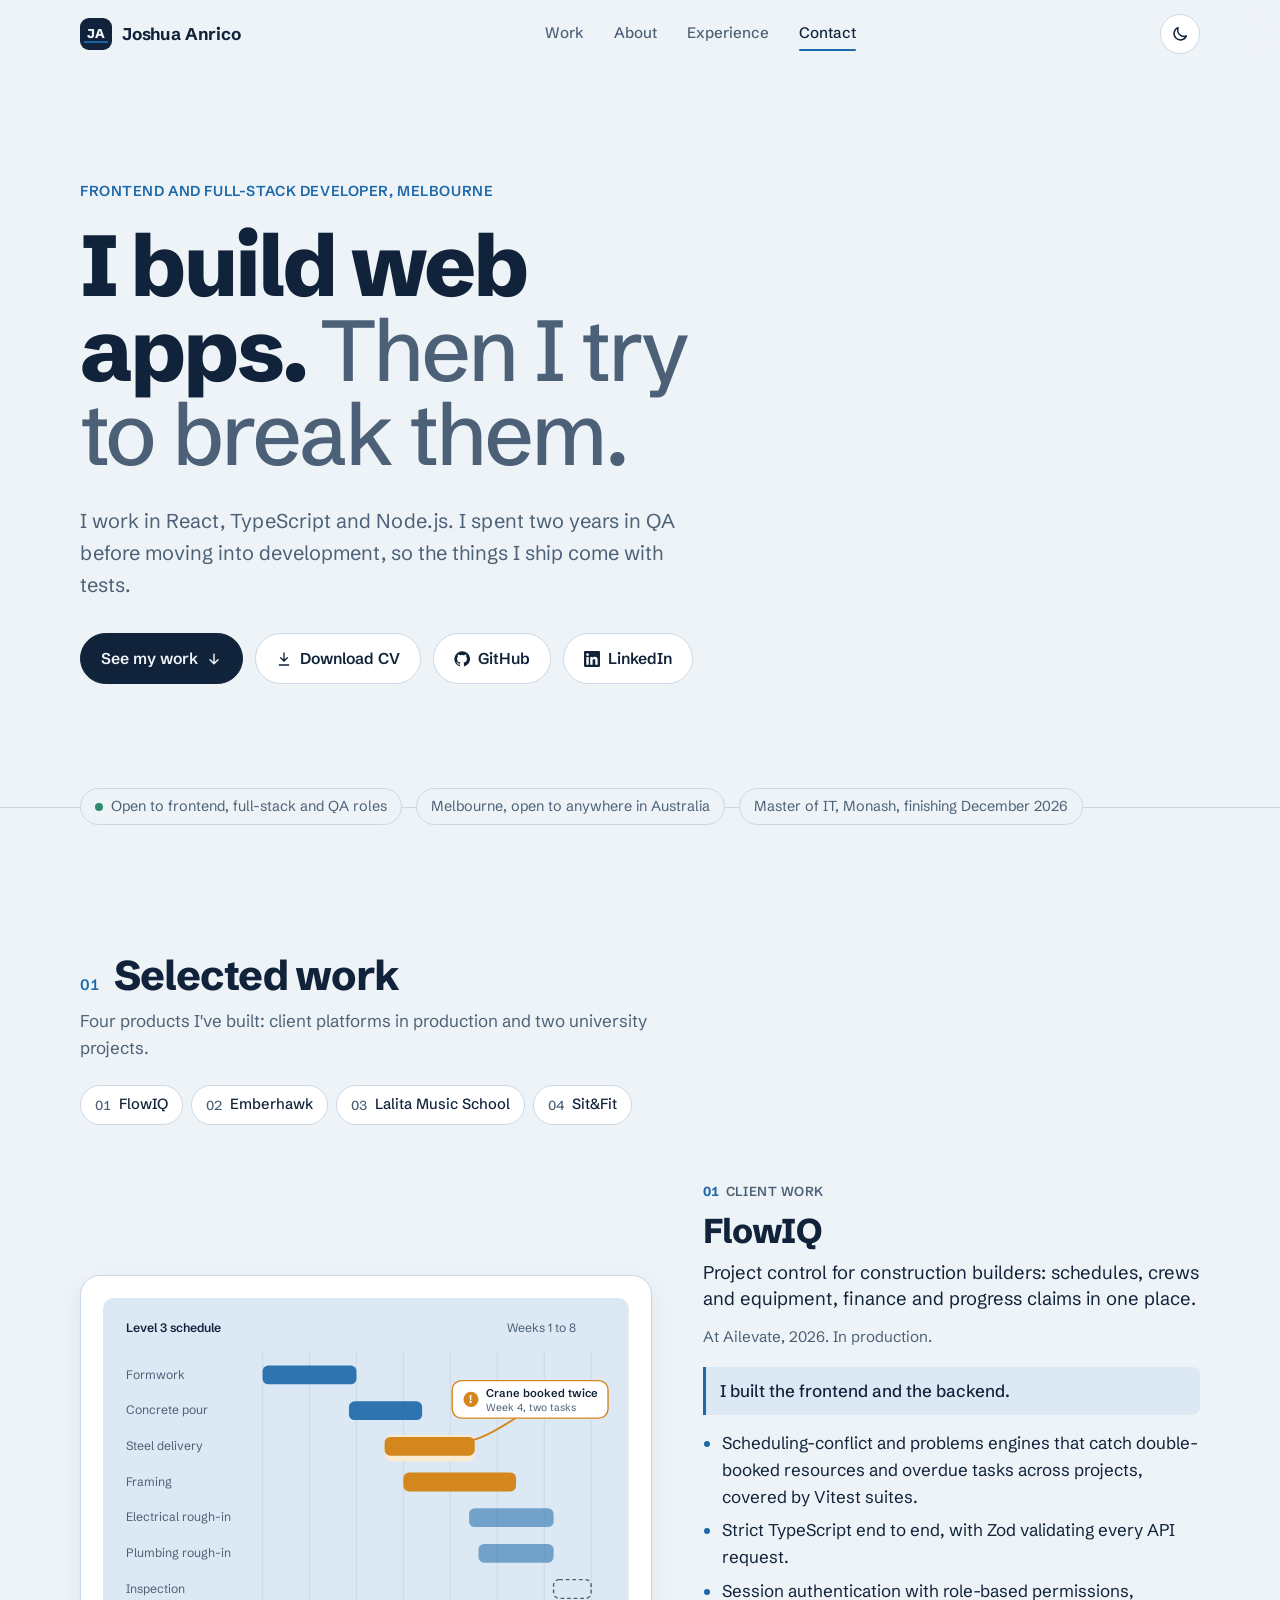
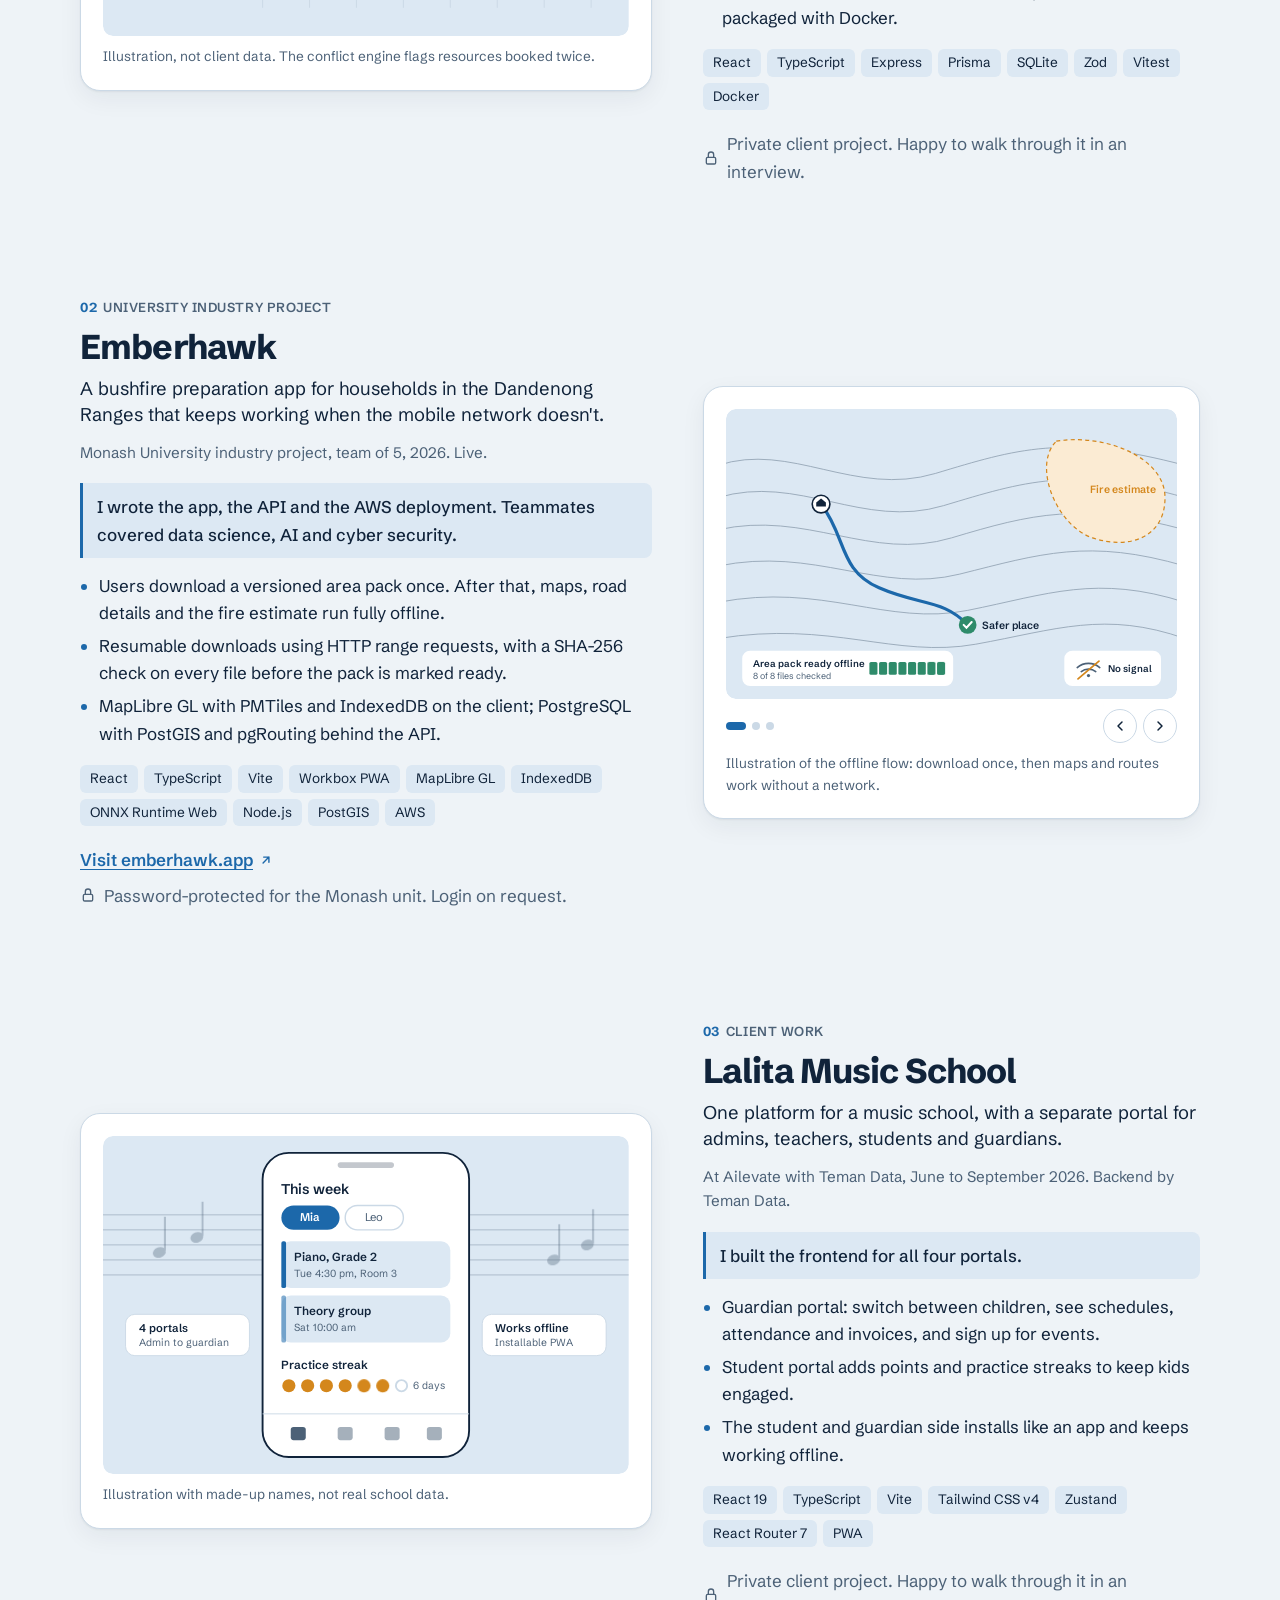
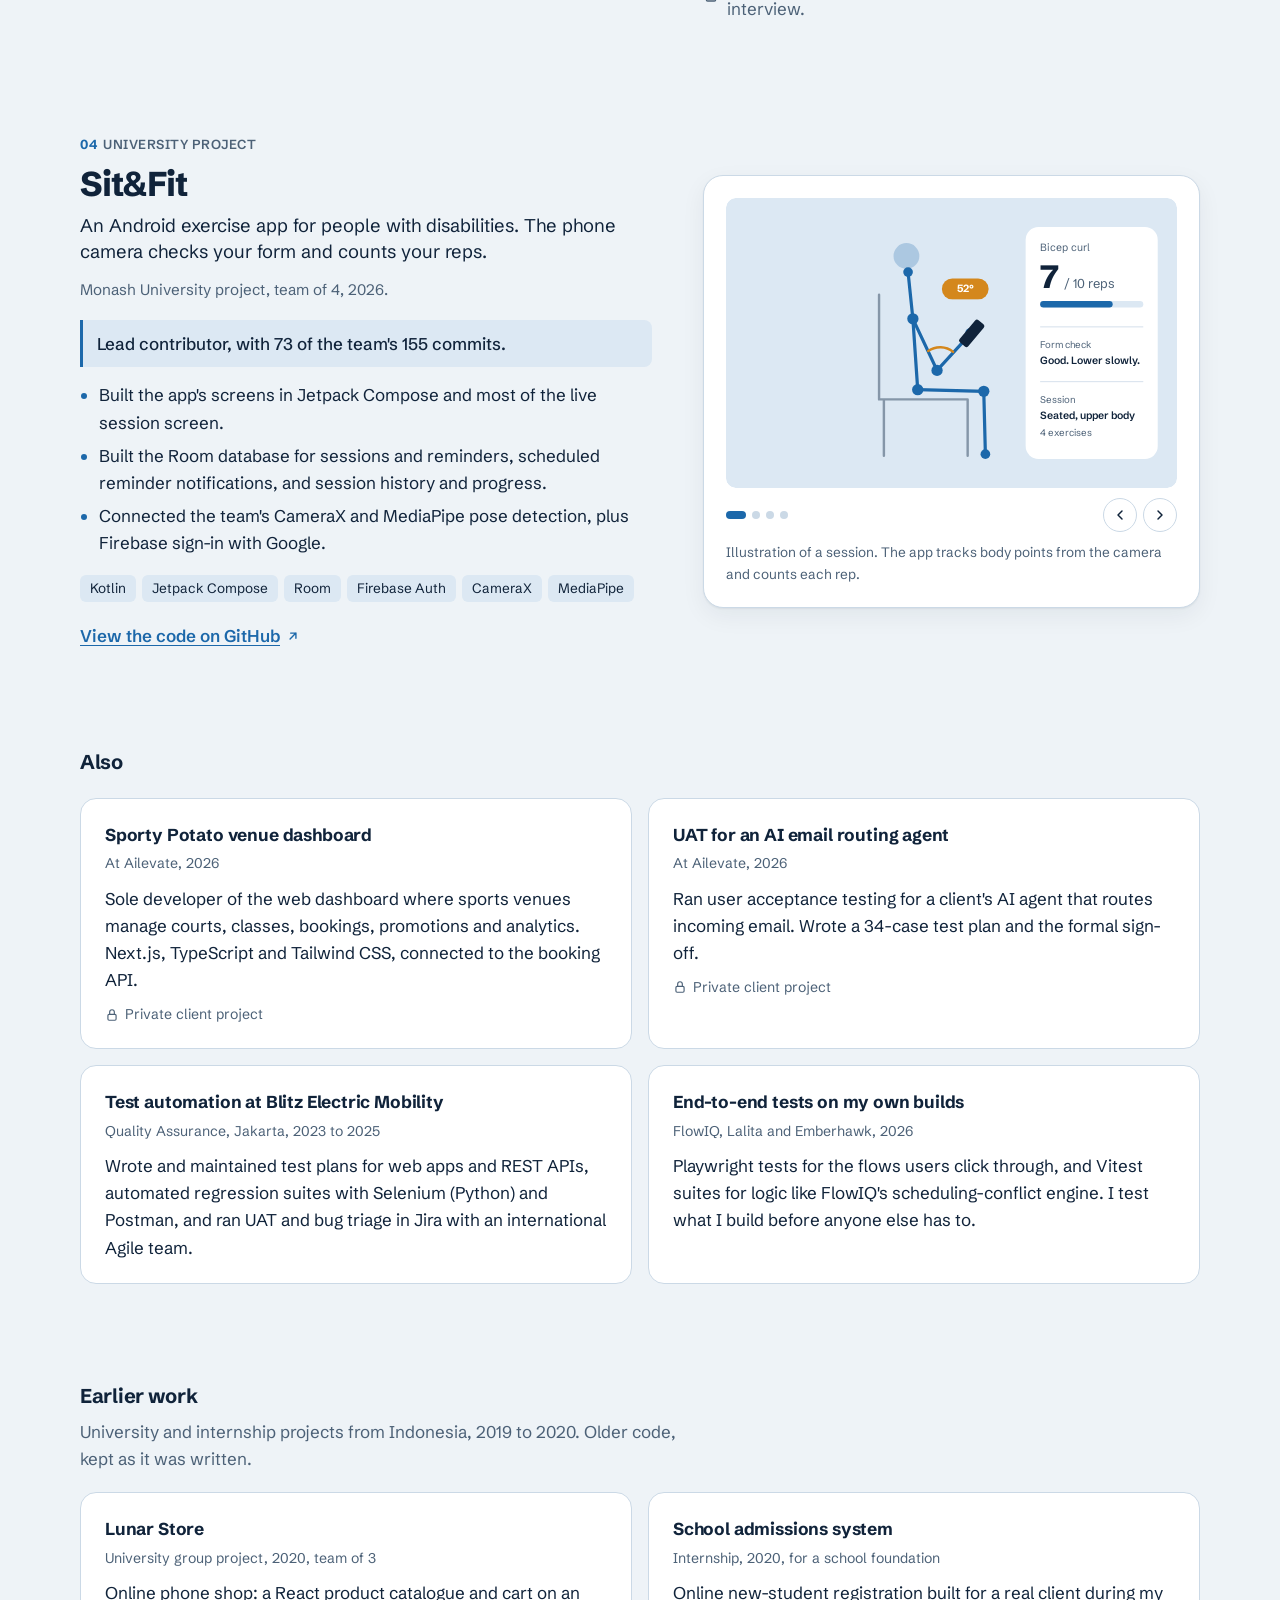
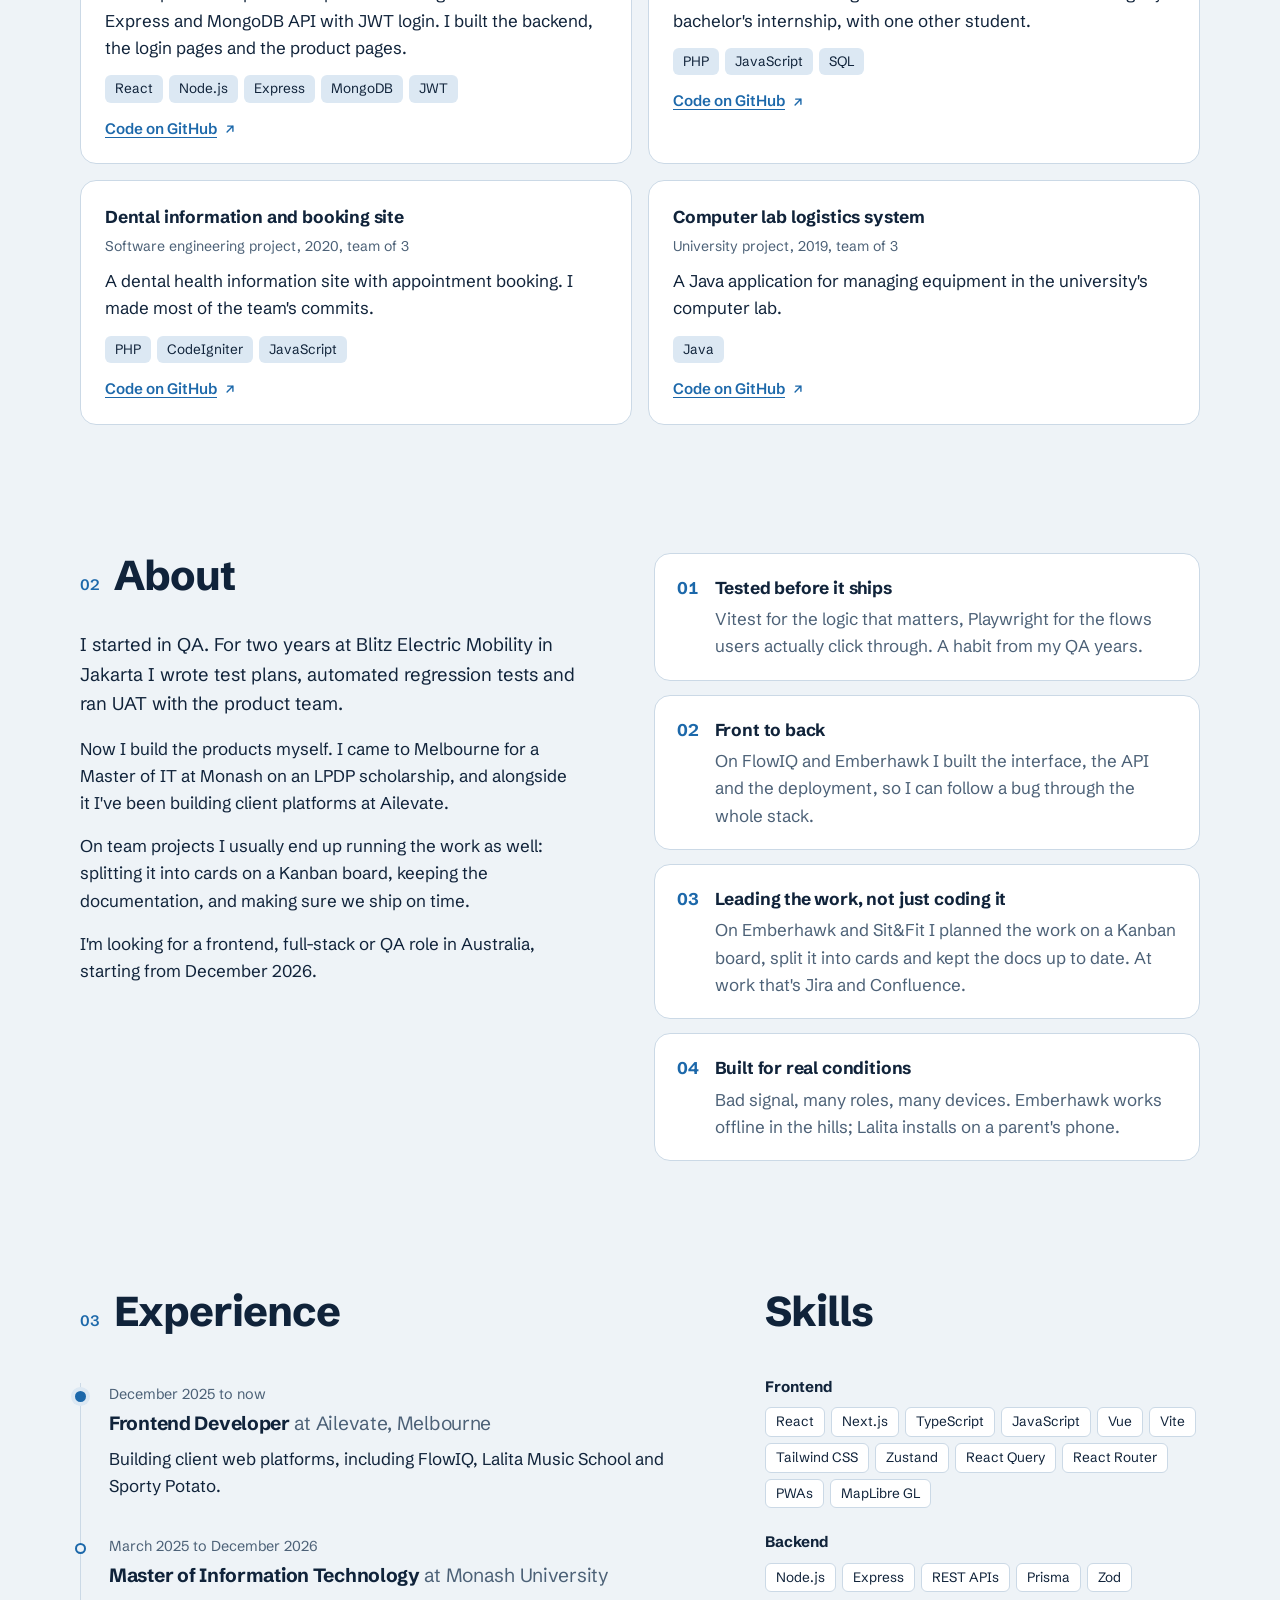
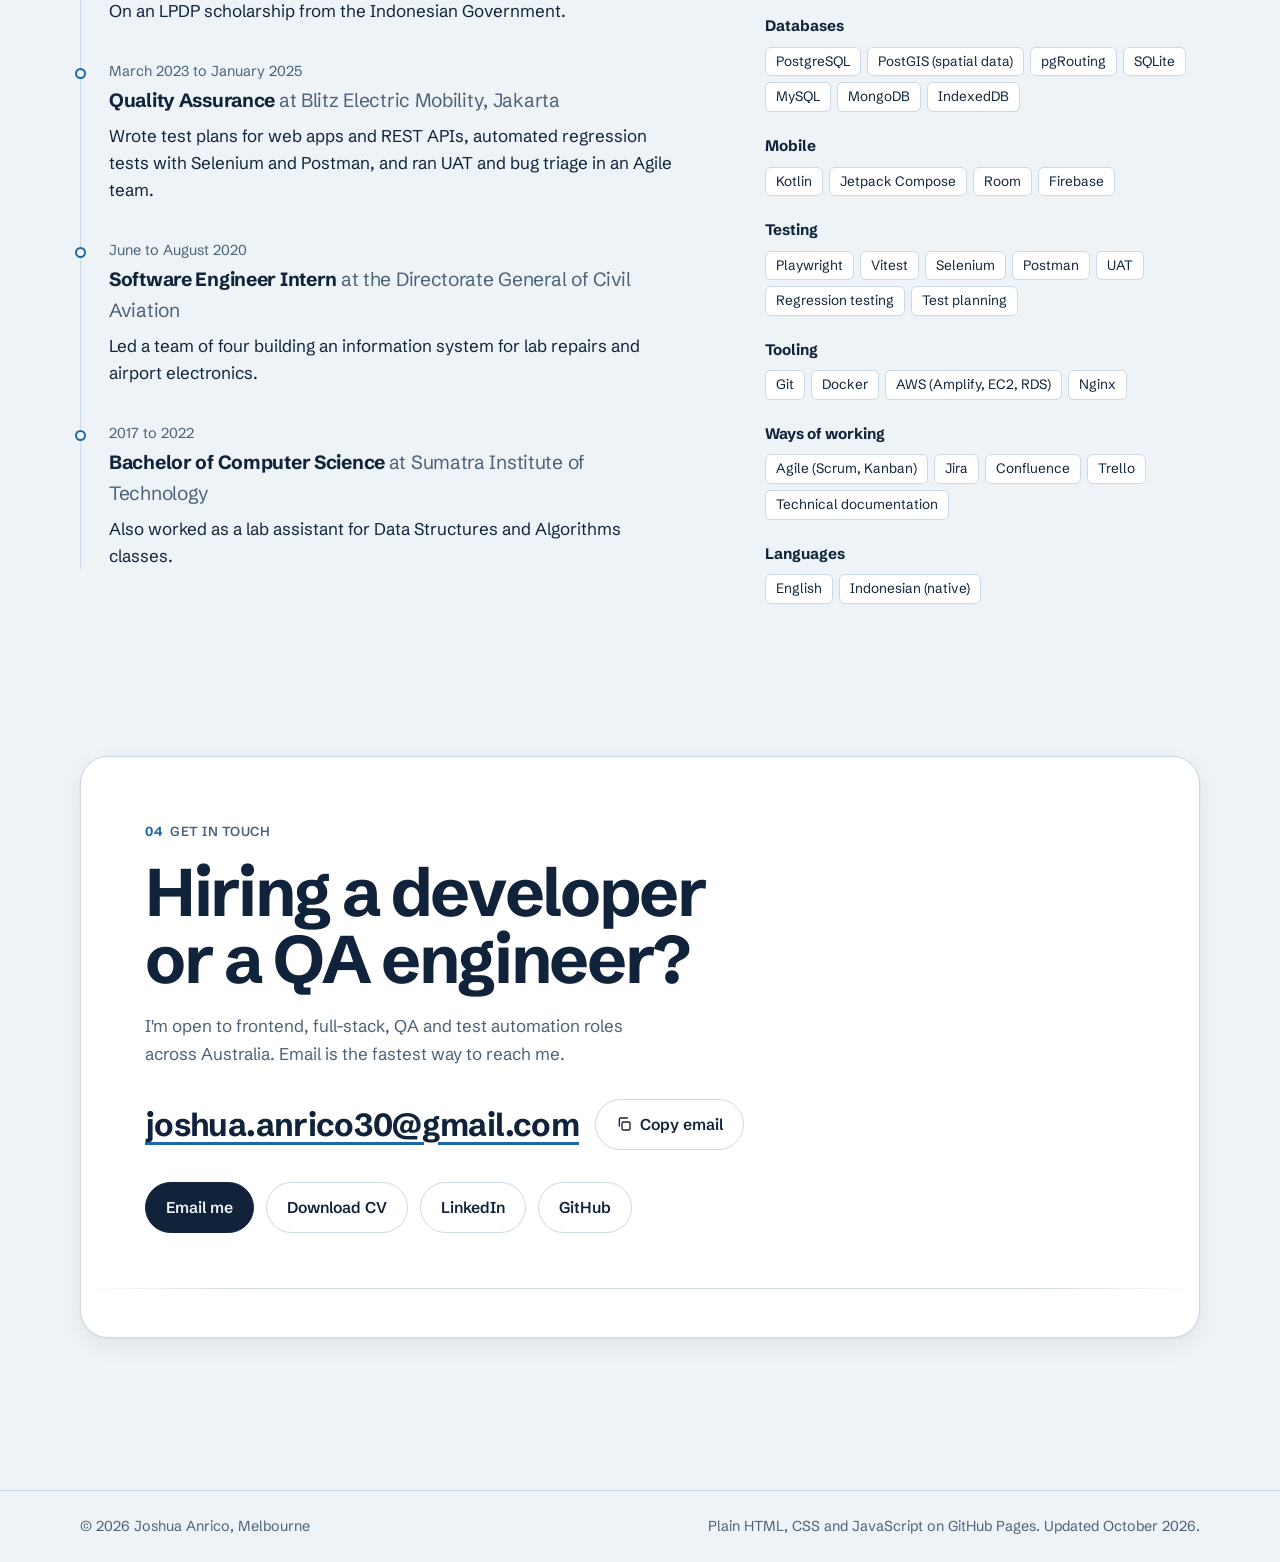
==== commit a9a1b1e1: "Add QA work, team leadership and databases; update CV Open to frontend, full-stack and QA roles. New" ====
--- a/index.html
+++ b/index.html
@@ -97,7 +97,7 @@
     </div>
     <div class="horizon" aria-label="Current status">
       <div class="wrap">
-        <span class="pill"><span class="dot" aria-hidden="true"></span>Open to frontend and full-stack roles</span>
+        <span class="pill"><span class="dot" aria-hidden="true"></span>Open to frontend, full-stack and QA roles</span>
         <span class="pill">Melbourne, open to anywhere in Australia</span>
         <span class="pill">Master of IT, Monash, finishing December 2026</span>
       </div>
@@ -109,7 +109,7 @@
     <div class="wrap">
       <div class="reveal">
         <div class="section-head"><span class="num">01</span><h2>Selected work</h2></div>
-        <p class="lede">Four products I've built, from client platforms in production to university projects that went live.</p>
+        <p class="lede">Four products I've built: client platforms in production and two university projects.</p>
         <ul class="jump" aria-label="Jump to a project">
           <li><a href="#flowiq"><span>01</span>FlowIQ</a></li>
           <li><a href="#emberhawk"><span>02</span>Emberhawk</a></li>
@@ -260,6 +260,10 @@
               <a href="https://emberhawk.app">Visit emberhawk.app
                 <svg viewBox="0 0 24 24" fill="none" stroke="currentColor" stroke-width="2.4" stroke-linecap="round" stroke-linejoin="round" aria-hidden="true"><path d="M7 17L17 7M8 7h9v9"/></svg>
               </a>
+              <span class="note">
+                <svg viewBox="0 0 24 24" fill="none" stroke="currentColor" stroke-width="2" stroke-linecap="round" stroke-linejoin="round" aria-hidden="true"><rect x="5" y="11" width="14" height="10" rx="2"/><path d="M8 11V7a4 4 0 0 1 8 0v4"/></svg>
+                Password-protected for the Monash unit. Login on request.
+              </span>
             </div>
           </div>
         </article>
@@ -331,7 +335,7 @@
             <p class="context">At Ailevate with Teman Data, June to September 2026. Backend by Teman Data.</p>
             <p class="role">I built the frontend for all four portals.</p>
             <ul class="points">
-              <li>Guardian portal: switch between children, see schedules and attendance, pay invoices and sign up for events.</li>
+              <li>Guardian portal: switch between children, see schedules, attendance and invoices, and sign up for events.</li>
               <li>Student portal adds points and practice streaks to keep kids engaged.</li>
               <li>The student and guardian side installs like an app and keeps working offline.</li>
             </ul>
@@ -446,6 +450,16 @@
             <p>Ran user acceptance testing for a client's AI agent that routes incoming email. Wrote a 34-case test plan and the formal sign-off.</p>
             <p class="private">Private client project</p>
           </div>
+          <div class="card">
+            <h4>Test automation at Blitz Electric Mobility</h4>
+            <p class="context">Quality Assurance, Jakarta, 2023 to 2025</p>
+            <p>Wrote and maintained test plans for web apps and REST APIs, automated regression suites with Selenium (Python) and Postman, and ran UAT and bug triage in Jira with an international Agile team.</p>
+          </div>
+          <div class="card">
+            <h4>End-to-end tests on my own builds</h4>
+            <p class="context">FlowIQ, Lalita and Emberhawk, 2026</p>
+            <p>Playwright tests for the flows users click through, and Vitest suites for logic like FlowIQ's scheduling-conflict engine. I test what I build before anyone else has to.</p>
+          </div>
         </div>
       </div>
 
@@ -497,7 +511,8 @@
         <div class="section-head"><span class="num">02</span><h2>About</h2></div>
         <p>I started in QA. For two years at Blitz Electric Mobility in Jakarta I wrote test plans, automated regression tests and ran UAT with the product team.</p>
         <p>Now I build the products myself. I came to Melbourne for a Master of IT at Monash on an LPDP scholarship, and alongside it I've been building client platforms at Ailevate.</p>
-        <p>I'm looking for a frontend or full-stack role in Australia, starting from December 2026.</p>
+        <p>On team projects I usually end up running the work as well: splitting it into cards on a Kanban board, keeping the documentation, and making sure we ship on time.</p>
+        <p>I'm looking for a frontend, full-stack or QA role in Australia, starting from December 2026.</p>
       </div>
       <ol class="principles reveal" aria-label="How I work">
         <li>
@@ -507,6 +522,10 @@
         <li>
           <h3>Front to back</h3>
           <p>On FlowIQ and Emberhawk I built the interface, the API and the deployment, so I can follow a bug through the whole stack.</p>
+        </li>
+        <li>
+          <h3>Leading the work, not just coding it</h3>
+          <p>On Emberhawk and Sit&amp;Fit I planned the work on a Kanban board, split it into cards and kept the docs up to date. At work that's Jira and Confluence.</p>
         </li>
         <li>
           <h3>Built for real conditions</h3>
@@ -553,10 +572,12 @@
         <h2>Skills</h2>
         <dl class="skills">
           <div><dt>Frontend</dt><dd><ul class="tags"><li>React</li><li>Next.js</li><li>TypeScript</li><li>JavaScript</li><li>Vue</li><li>Vite</li><li>Tailwind CSS</li><li>Zustand</li><li>React Query</li><li>React Router</li><li>PWAs</li><li>MapLibre GL</li></ul></dd></div>
-          <div><dt>Backend</dt><dd><ul class="tags"><li>Node.js</li><li>Express</li><li>REST APIs</li><li>Prisma</li><li>PostgreSQL</li><li>PostGIS</li><li>SQLite</li><li>Zod</li></ul></dd></div>
+          <div><dt>Backend</dt><dd><ul class="tags"><li>Node.js</li><li>Express</li><li>REST APIs</li><li>Prisma</li><li>Zod</li></ul></dd></div>
+          <div><dt>Databases</dt><dd><ul class="tags"><li>PostgreSQL</li><li>PostGIS (spatial data)</li><li>pgRouting</li><li>SQLite</li><li>MySQL</li><li>MongoDB</li><li>IndexedDB</li></ul></dd></div>
           <div><dt>Mobile</dt><dd><ul class="tags"><li>Kotlin</li><li>Jetpack Compose</li><li>Room</li><li>Firebase</li></ul></dd></div>
           <div><dt>Testing</dt><dd><ul class="tags"><li>Playwright</li><li>Vitest</li><li>Selenium</li><li>Postman</li><li>UAT</li><li>Regression testing</li><li>Test planning</li></ul></dd></div>
-          <div><dt>Tooling</dt><dd><ul class="tags"><li>Git</li><li>Docker</li><li>AWS (Amplify, EC2, RDS)</li><li>Nginx</li><li>Jira</li><li>Confluence</li></ul></dd></div>
+          <div><dt>Tooling</dt><dd><ul class="tags"><li>Git</li><li>Docker</li><li>AWS (Amplify, EC2, RDS)</li><li>Nginx</li></ul></dd></div>
+          <div><dt>Ways of working</dt><dd><ul class="tags"><li>Agile (Scrum, Kanban)</li><li>Jira</li><li>Confluence</li><li>Trello</li><li>Technical documentation</li></ul></dd></div>
           <div><dt>Languages</dt><dd><ul class="tags"><li>English</li><li>Indonesian (native)</li></ul></dd></div>
         </dl>
       </div>
@@ -568,8 +589,8 @@
     <div class="wrap">
       <div class="contact-box reveal">
         <p class="kind-label"><span class="num">04</span>Get in touch</p>
-        <h2>Hiring a frontend or full-stack developer?</h2>
-        <p class="lede">I'm looking for roles across Australia. Email is the fastest way to reach me.</p>
+        <h2>Hiring a developer or a QA engineer?</h2>
+        <p class="lede">I'm open to frontend, full-stack, QA and test automation roles across Australia. Email is the fastest way to reach me.</p>
         <div class="email-row">
           <a class="email" href="mailto:joshua.anrico30@gmail.com">joshua.anrico30@gmail.com</a>
           <button class="btn copy-btn" type="button" data-copy="joshua.anrico30@gmail.com">
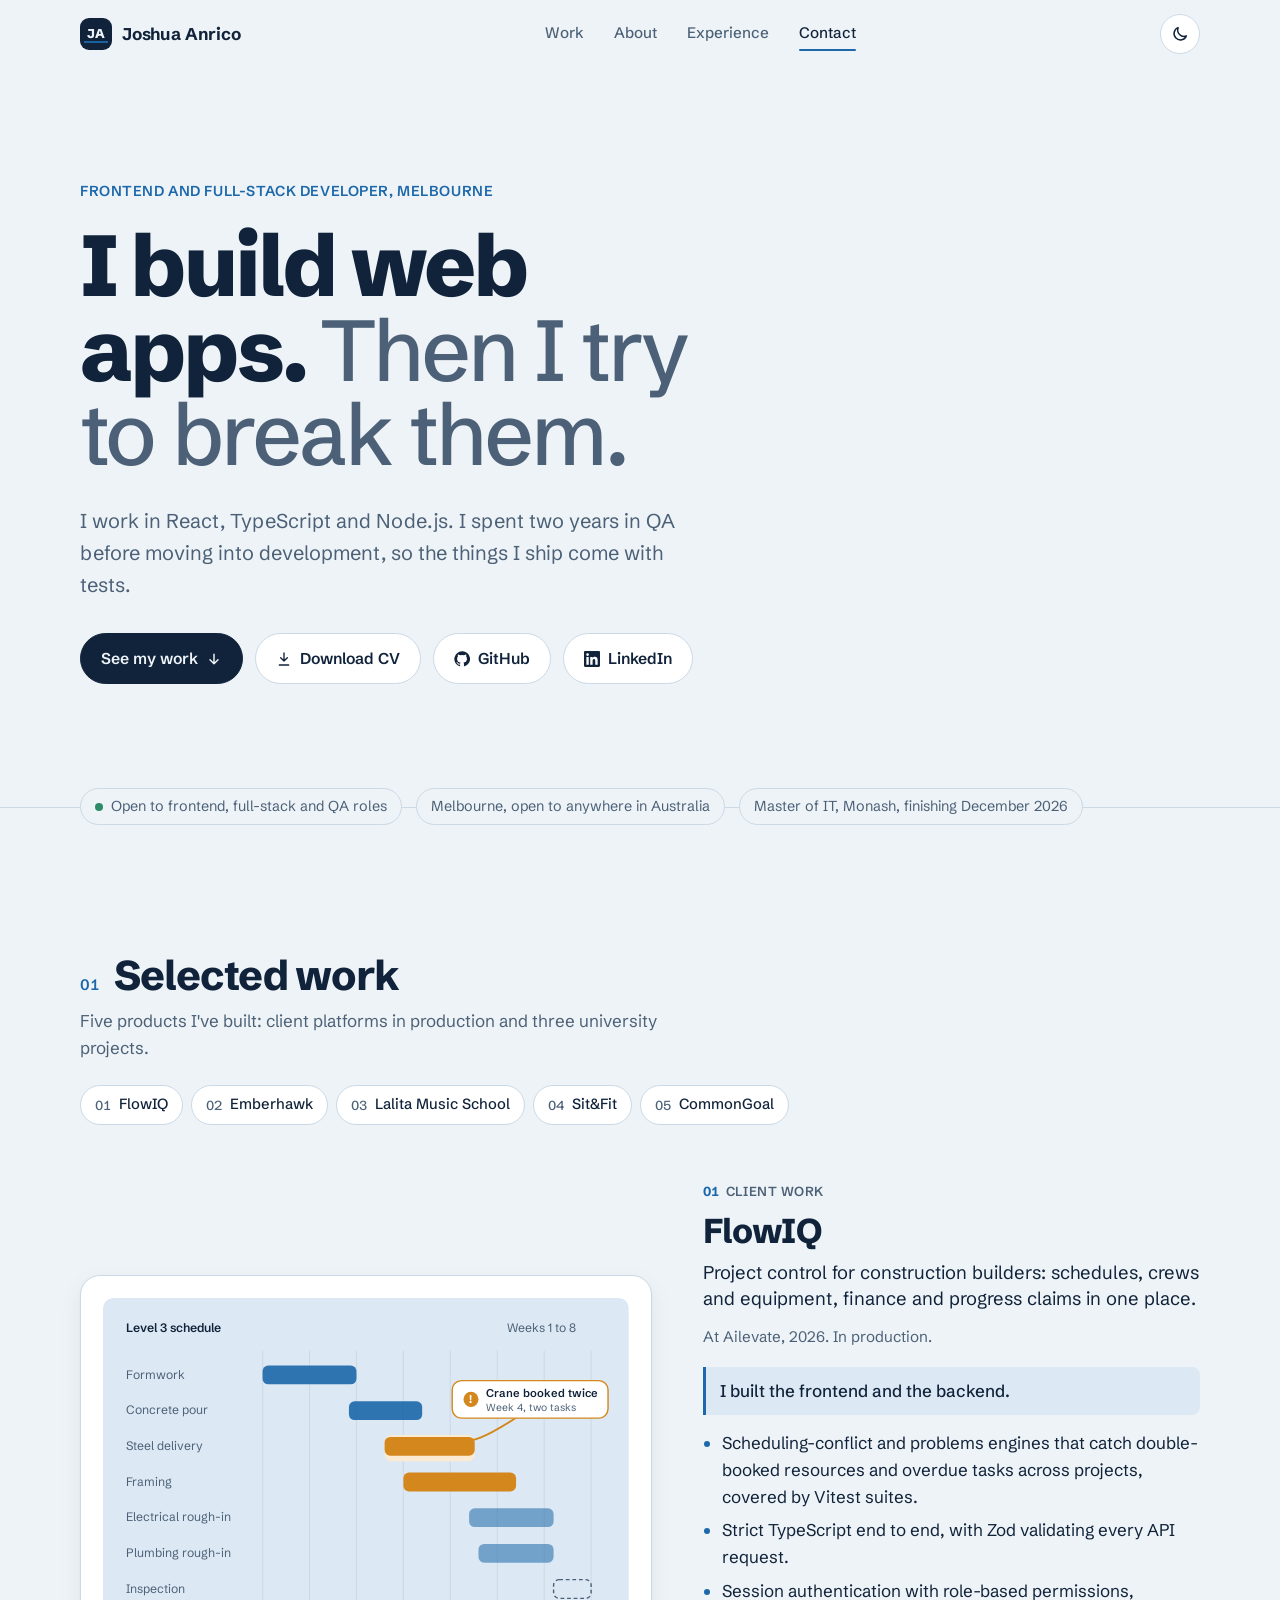
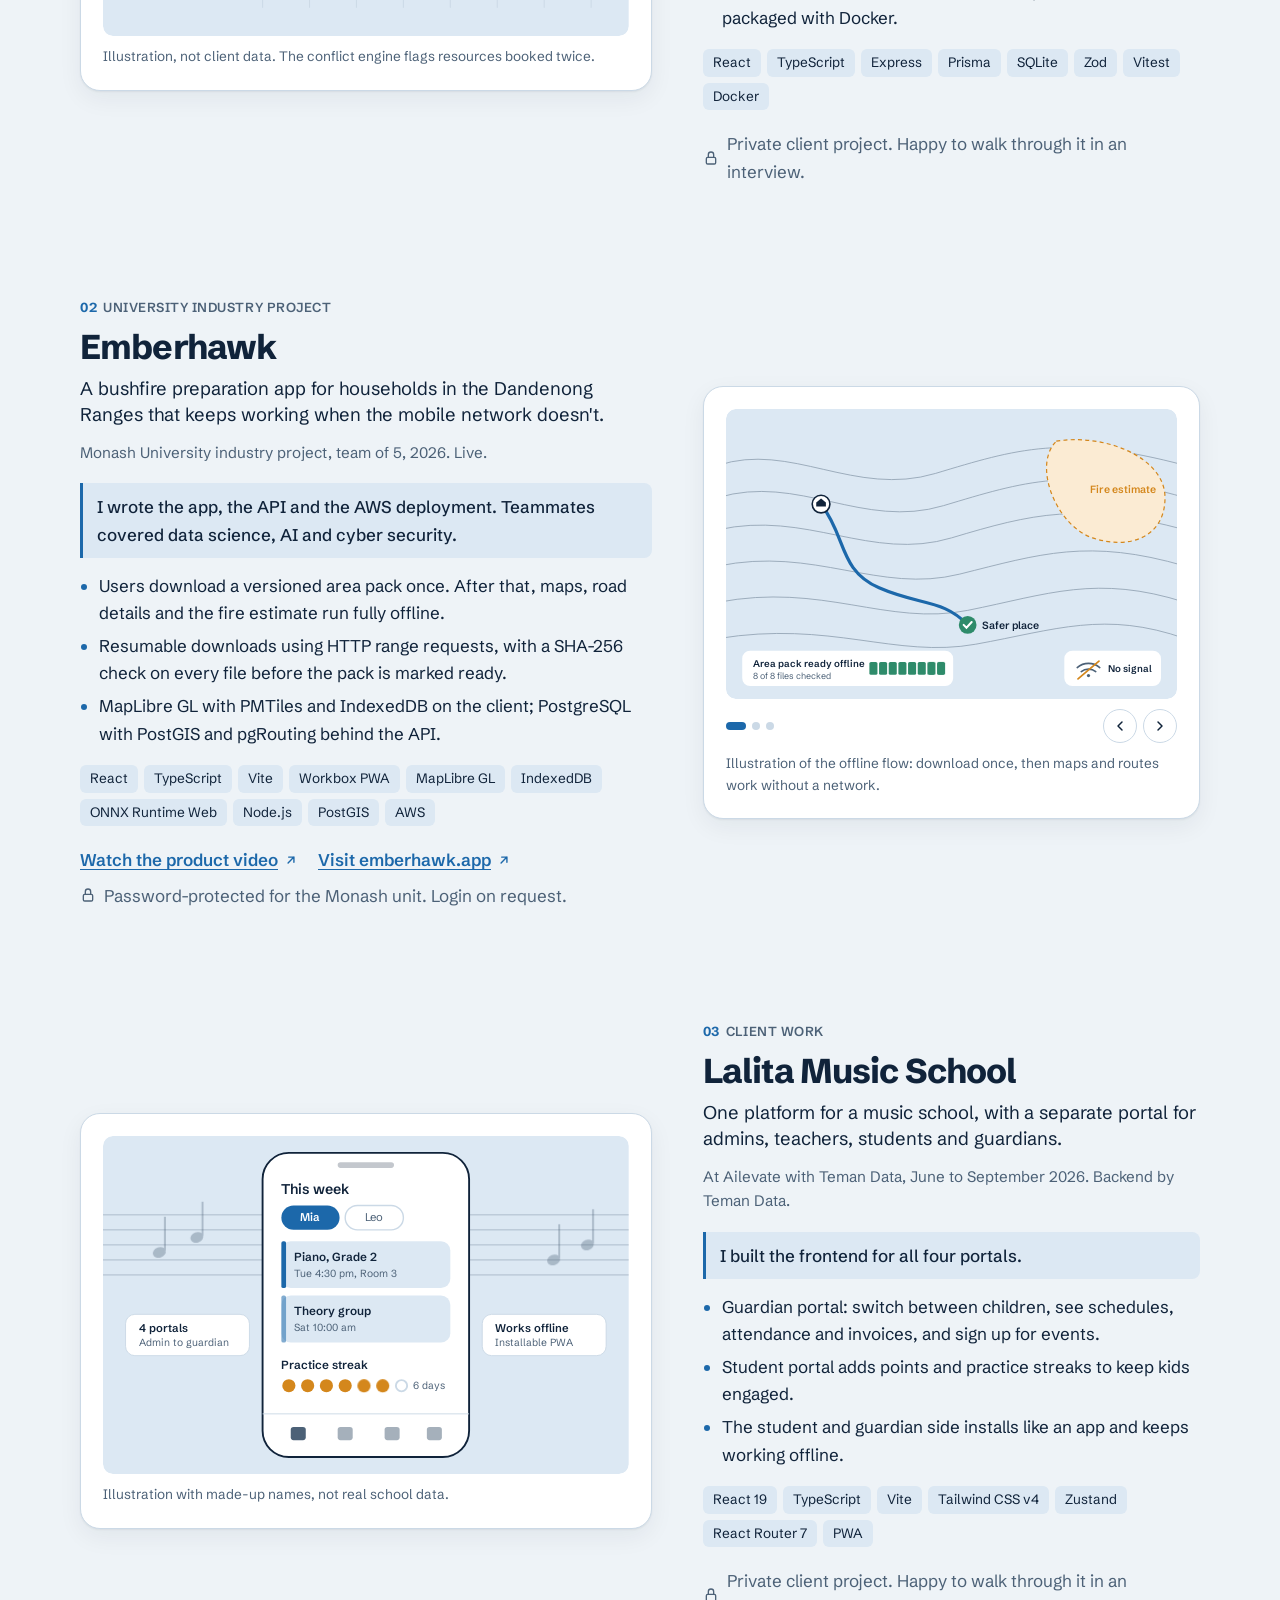
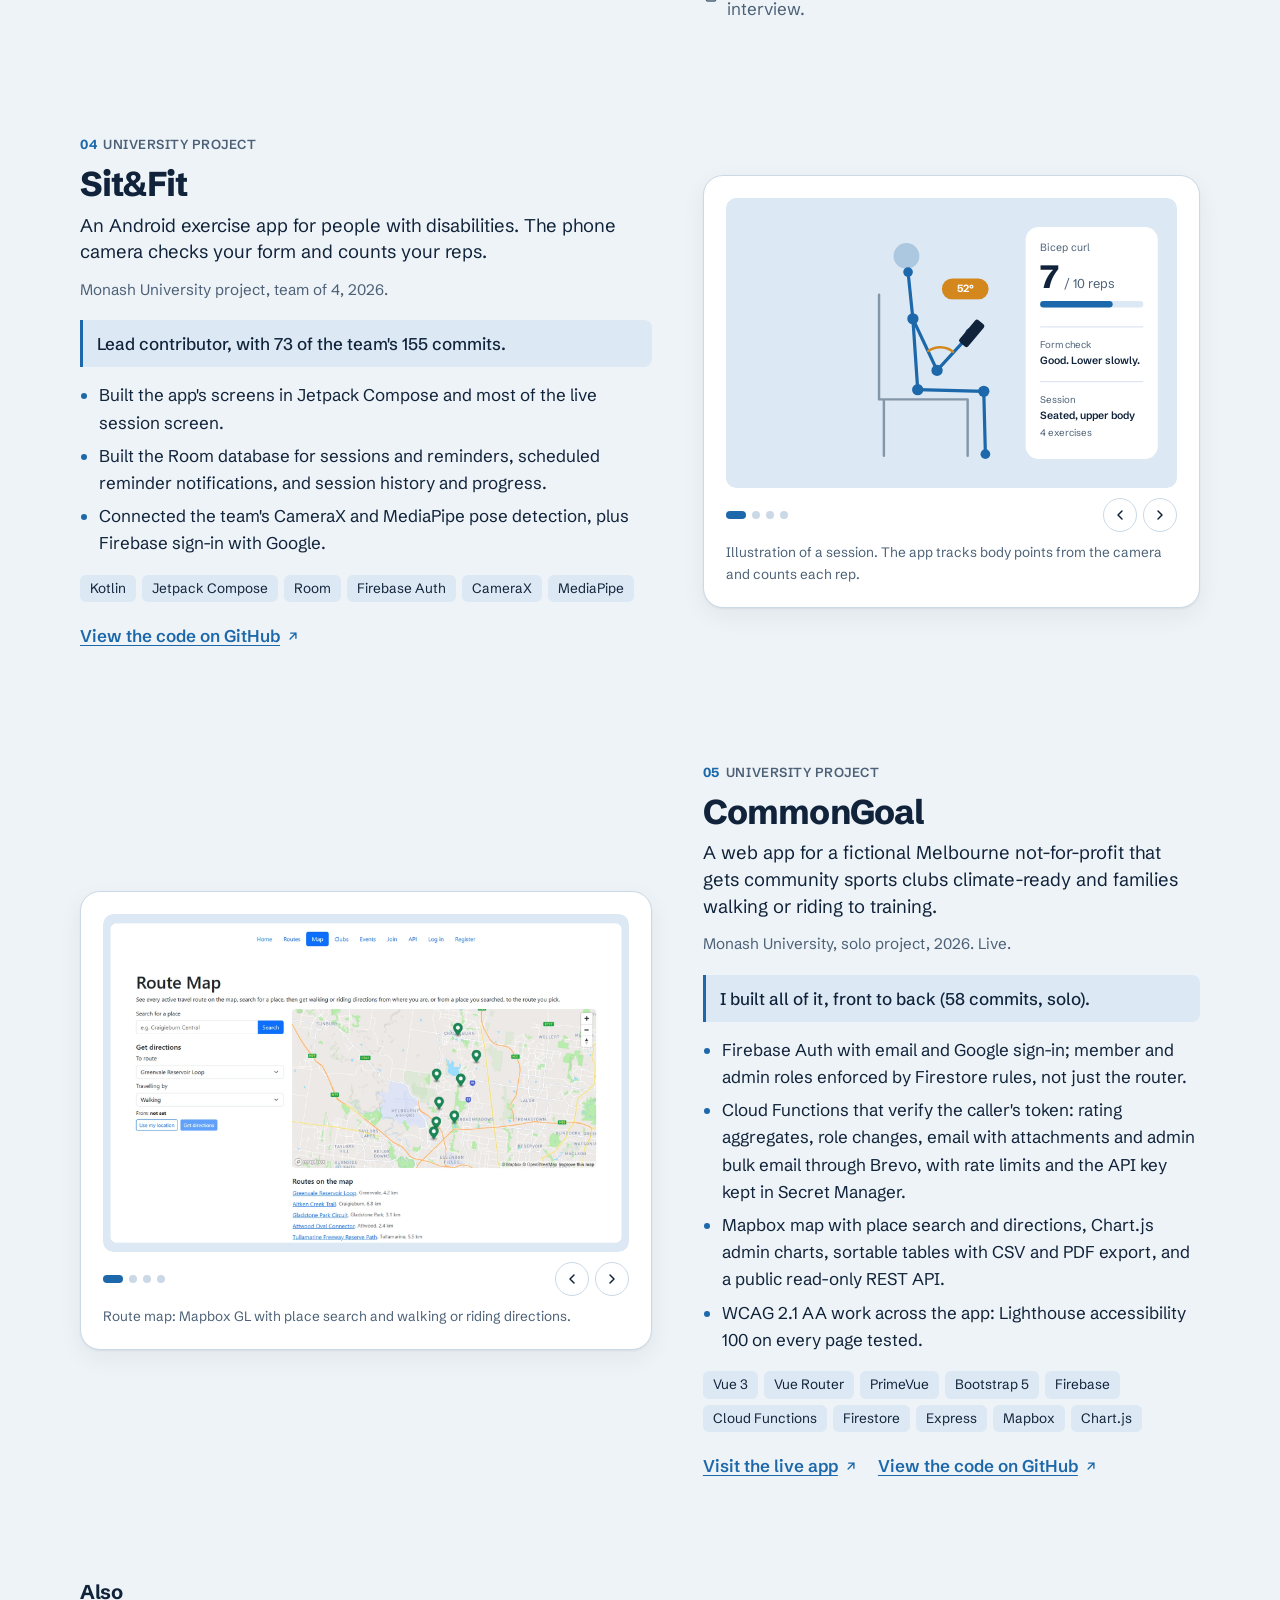
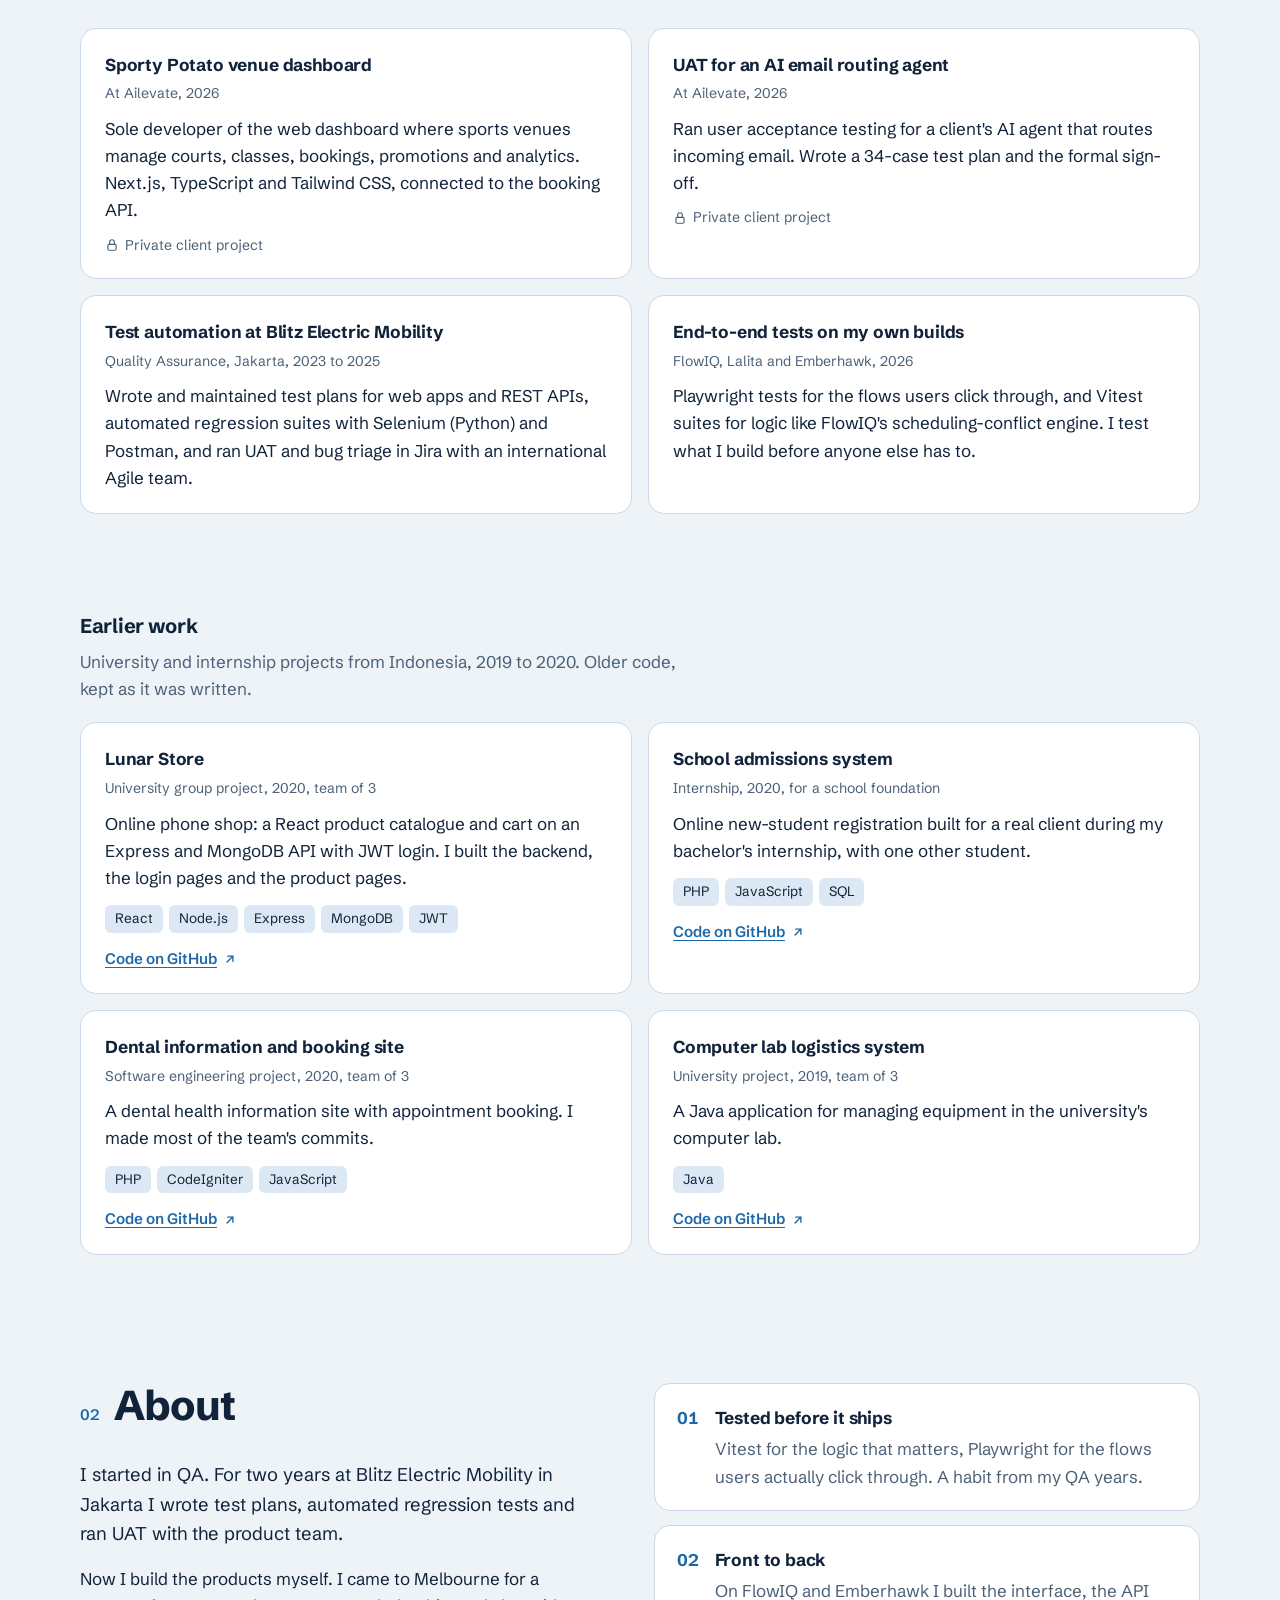
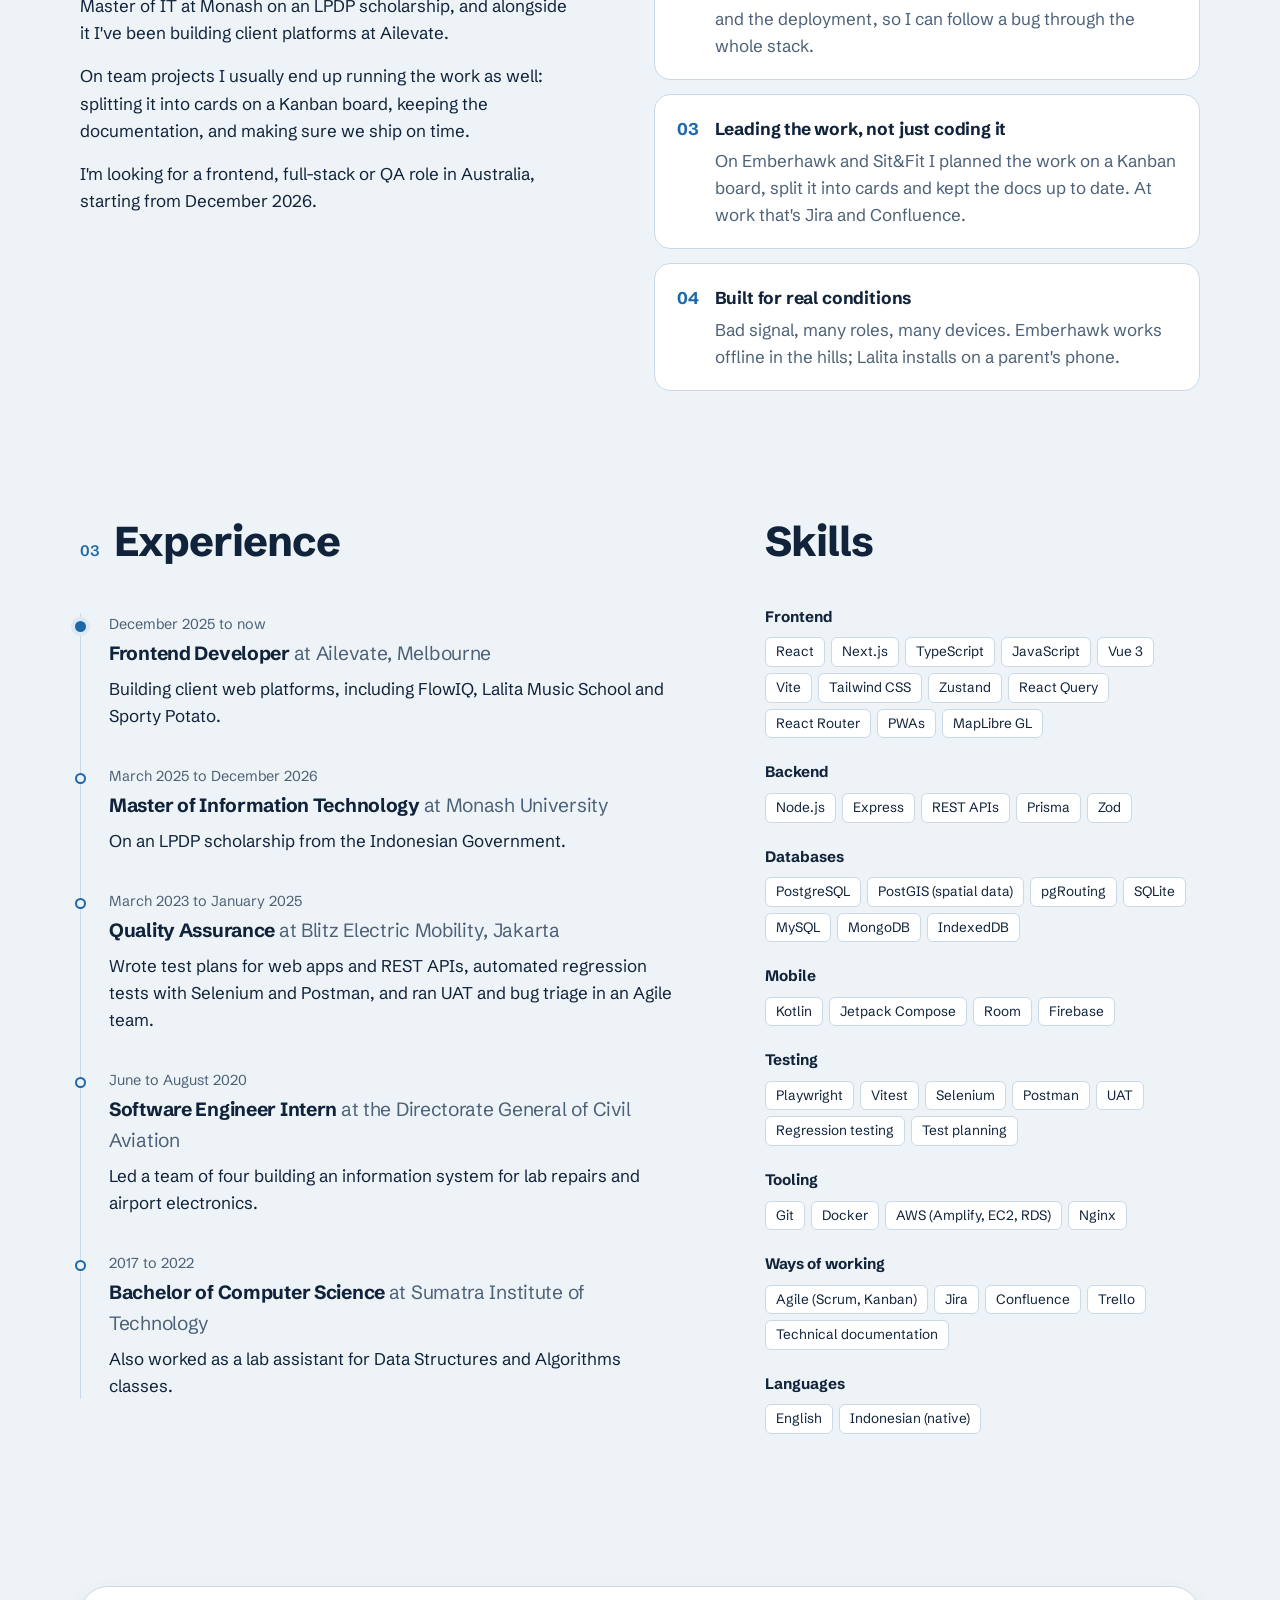
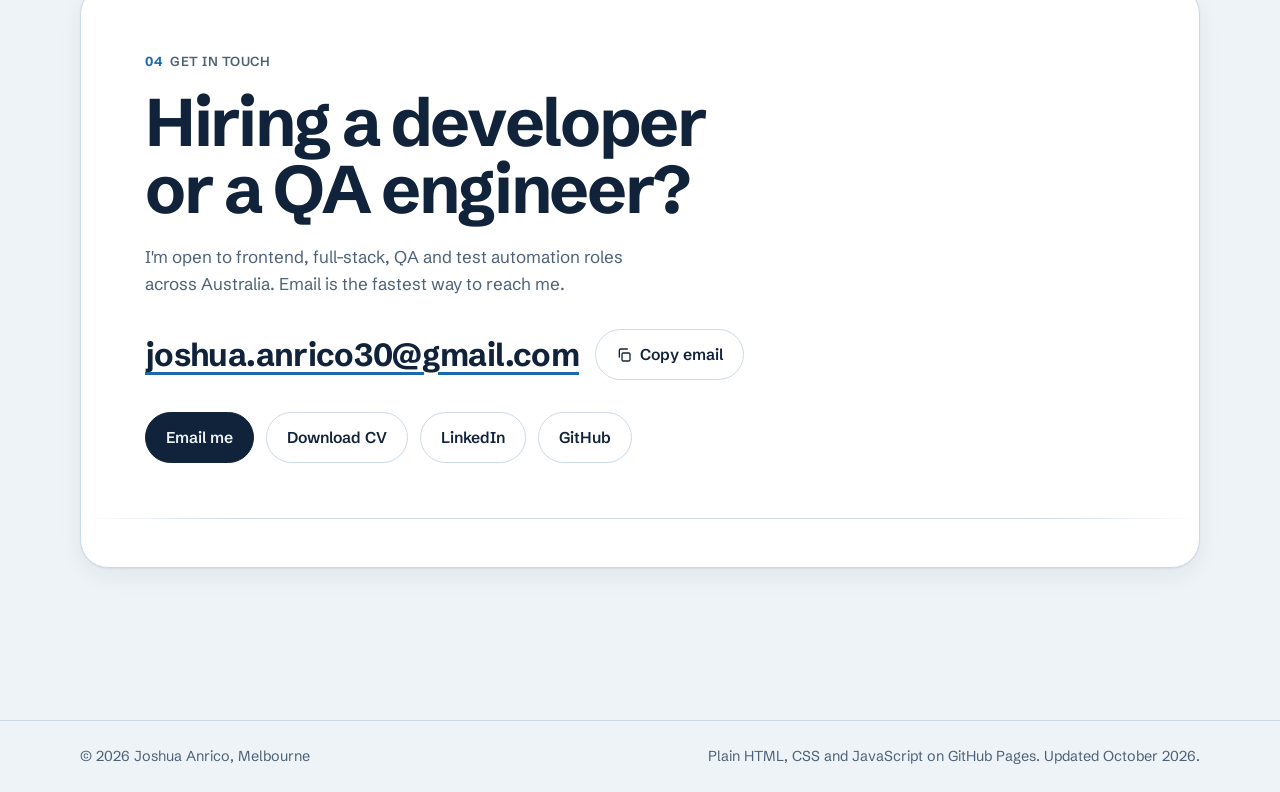
==== commit b5cfc792: "Add CommonGoal project and Emberhawk video; update CV" ====
--- a/index.html
+++ b/index.html
@@ -109,12 +109,13 @@
     <div class="wrap">
       <div class="reveal">
         <div class="section-head"><span class="num">01</span><h2>Selected work</h2></div>
-        <p class="lede">Four products I've built: client platforms in production and two university projects.</p>
+        <p class="lede">Five products I've built: client platforms in production and three university projects.</p>
         <ul class="jump" aria-label="Jump to a project">
           <li><a href="#flowiq"><span>01</span>FlowIQ</a></li>
           <li><a href="#emberhawk"><span>02</span>Emberhawk</a></li>
           <li><a href="#lalita"><span>03</span>Lalita Music School</a></li>
           <li><a href="#sitfit"><span>04</span>Sit&amp;Fit</a></li>
+          <li><a href="#commongoal"><span>05</span>CommonGoal</a></li>
         </ul>
       </div>
 
@@ -257,6 +258,9 @@
               <li>React</li><li>TypeScript</li><li>Vite</li><li>Workbox PWA</li><li>MapLibre GL</li><li>IndexedDB</li><li>ONNX Runtime Web</li><li>Node.js</li><li>PostGIS</li><li>AWS</li>
             </ul>
             <div class="links">
+              <a href="https://drive.google.com/file/d/1NfiRi4_igYjI9IZdX4tDqjZrKb6BfHjS/view">Watch the product video
+                <svg viewBox="0 0 24 24" fill="none" stroke="currentColor" stroke-width="2.4" stroke-linecap="round" stroke-linejoin="round" aria-hidden="true"><path d="M7 17L17 7M8 7h9v9"/></svg>
+              </a>
               <a href="https://emberhawk.app">Visit emberhawk.app
                 <svg viewBox="0 0 24 24" fill="none" stroke="currentColor" stroke-width="2.4" stroke-linecap="round" stroke-linejoin="round" aria-hidden="true"><path d="M7 17L17 7M8 7h9v9"/></svg>
               </a>
@@ -427,6 +431,51 @@
             </ul>
             <div class="links">
               <a href="https://github.com/joshuaanrico/Sit-Fit">View the code on GitHub
+                <svg viewBox="0 0 24 24" fill="none" stroke="currentColor" stroke-width="2.4" stroke-linecap="round" stroke-linejoin="round" aria-hidden="true"><path d="M7 17L17 7M8 7h9v9"/></svg>
+              </a>
+            </div>
+          </div>
+        </article>
+
+        <!-- COMMONGOAL -->
+        <article class="project" id="commongoal">
+          <figure class="figure" data-gallery>
+            <div class="slides">
+            <div class="slide" data-caption="Route map: Mapbox GL with place search and walking or riding directions.">
+              <img src="img/commongoal-map.webp" alt="CommonGoal route map page: a search box, a directions form and a Mapbox map of north Melbourne with a pin for each active travel route." width="1680" height="1080" loading="lazy">
+            </div>
+            <div class="slide" data-caption="Admin console: live counts and Chart.js charts built from Firestore data.">
+              <img src="img/commongoal-admin.webp" alt="CommonGoal admin console: overview cards for users, ratings and emails sent, a bar chart of average rating per route and a donut chart of users by role." width="1680" height="1080" loading="lazy">
+            </div>
+            <div class="slide" data-caption="Clubs table: sort, search and per-column filters, with CSV and PDF export of exactly the rows shown. Test data, not real clubs.">
+              <img src="img/commongoal-clubs.webp" alt="CommonGoal climate-ready clubs table with column filters, pagination and Export CSV and Export PDF buttons." width="1680" height="1080" loading="lazy">
+            </div>
+            <div class="slide" data-caption="Public read-only REST API with a docs page and live examples.">
+              <img src="img/commongoal-api.webp" alt="CommonGoal public API docs page showing the base URL, curl and fetch examples, and the GET routes endpoint." width="1680" height="1080" loading="lazy">
+            </div>
+            </div>
+            <figcaption>Route map: Mapbox GL with place search and walking or riding directions.</figcaption>
+          </figure>
+          <div class="reveal">
+            <p class="kind"><b>05</b>University project</p>
+            <h3>CommonGoal</h3>
+            <p class="tagline">A web app for a fictional Melbourne not-for-profit that gets community sports clubs climate-ready and families walking or riding to training.</p>
+            <p class="context">Monash University, solo project, 2026. Live.</p>
+            <p class="role">I built all of it, front to back (58 commits, solo).</p>
+            <ul class="points">
+              <li>Firebase Auth with email and Google sign-in; member and admin roles enforced by Firestore rules, not just the router.</li>
+              <li>Cloud Functions that verify the caller's token: rating aggregates, role changes, email with attachments and admin bulk email through Brevo, with rate limits and the API key kept in Secret Manager.</li>
+              <li>Mapbox map with place search and directions, Chart.js admin charts, sortable tables with CSV and PDF export, and a public read-only REST API.</li>
+              <li>WCAG 2.1 AA work across the app: Lighthouse accessibility 100 on every page tested.</li>
+            </ul>
+            <ul class="tags" aria-label="Tech stack">
+              <li>Vue 3</li><li>Vue Router</li><li>PrimeVue</li><li>Bootstrap 5</li><li>Firebase</li><li>Cloud Functions</li><li>Firestore</li><li>Express</li><li>Mapbox</li><li>Chart.js</li>
+            </ul>
+            <div class="links">
+              <a href="https://commongoal-4a77b.web.app">Visit the live app
+                <svg viewBox="0 0 24 24" fill="none" stroke="currentColor" stroke-width="2.4" stroke-linecap="round" stroke-linejoin="round" aria-hidden="true"><path d="M7 17L17 7M8 7h9v9"/></svg>
+              </a>
+              <a href="https://github.com/joshuaanrico/CommonGoal">View the code on GitHub
                 <svg viewBox="0 0 24 24" fill="none" stroke="currentColor" stroke-width="2.4" stroke-linecap="round" stroke-linejoin="round" aria-hidden="true"><path d="M7 17L17 7M8 7h9v9"/></svg>
               </a>
             </div>
@@ -571,7 +620,7 @@
       <div class="reveal">
         <h2>Skills</h2>
         <dl class="skills">
-          <div><dt>Frontend</dt><dd><ul class="tags"><li>React</li><li>Next.js</li><li>TypeScript</li><li>JavaScript</li><li>Vue</li><li>Vite</li><li>Tailwind CSS</li><li>Zustand</li><li>React Query</li><li>React Router</li><li>PWAs</li><li>MapLibre GL</li></ul></dd></div>
+          <div><dt>Frontend</dt><dd><ul class="tags"><li>React</li><li>Next.js</li><li>TypeScript</li><li>JavaScript</li><li>Vue 3</li><li>Vite</li><li>Tailwind CSS</li><li>Zustand</li><li>React Query</li><li>React Router</li><li>PWAs</li><li>MapLibre GL</li></ul></dd></div>
           <div><dt>Backend</dt><dd><ul class="tags"><li>Node.js</li><li>Express</li><li>REST APIs</li><li>Prisma</li><li>Zod</li></ul></dd></div>
           <div><dt>Databases</dt><dd><ul class="tags"><li>PostgreSQL</li><li>PostGIS (spatial data)</li><li>pgRouting</li><li>SQLite</li><li>MySQL</li><li>MongoDB</li><li>IndexedDB</li></ul></dd></div>
           <div><dt>Mobile</dt><dd><ul class="tags"><li>Kotlin</li><li>Jetpack Compose</li><li>Room</li><li>Firebase</li></ul></dd></div>
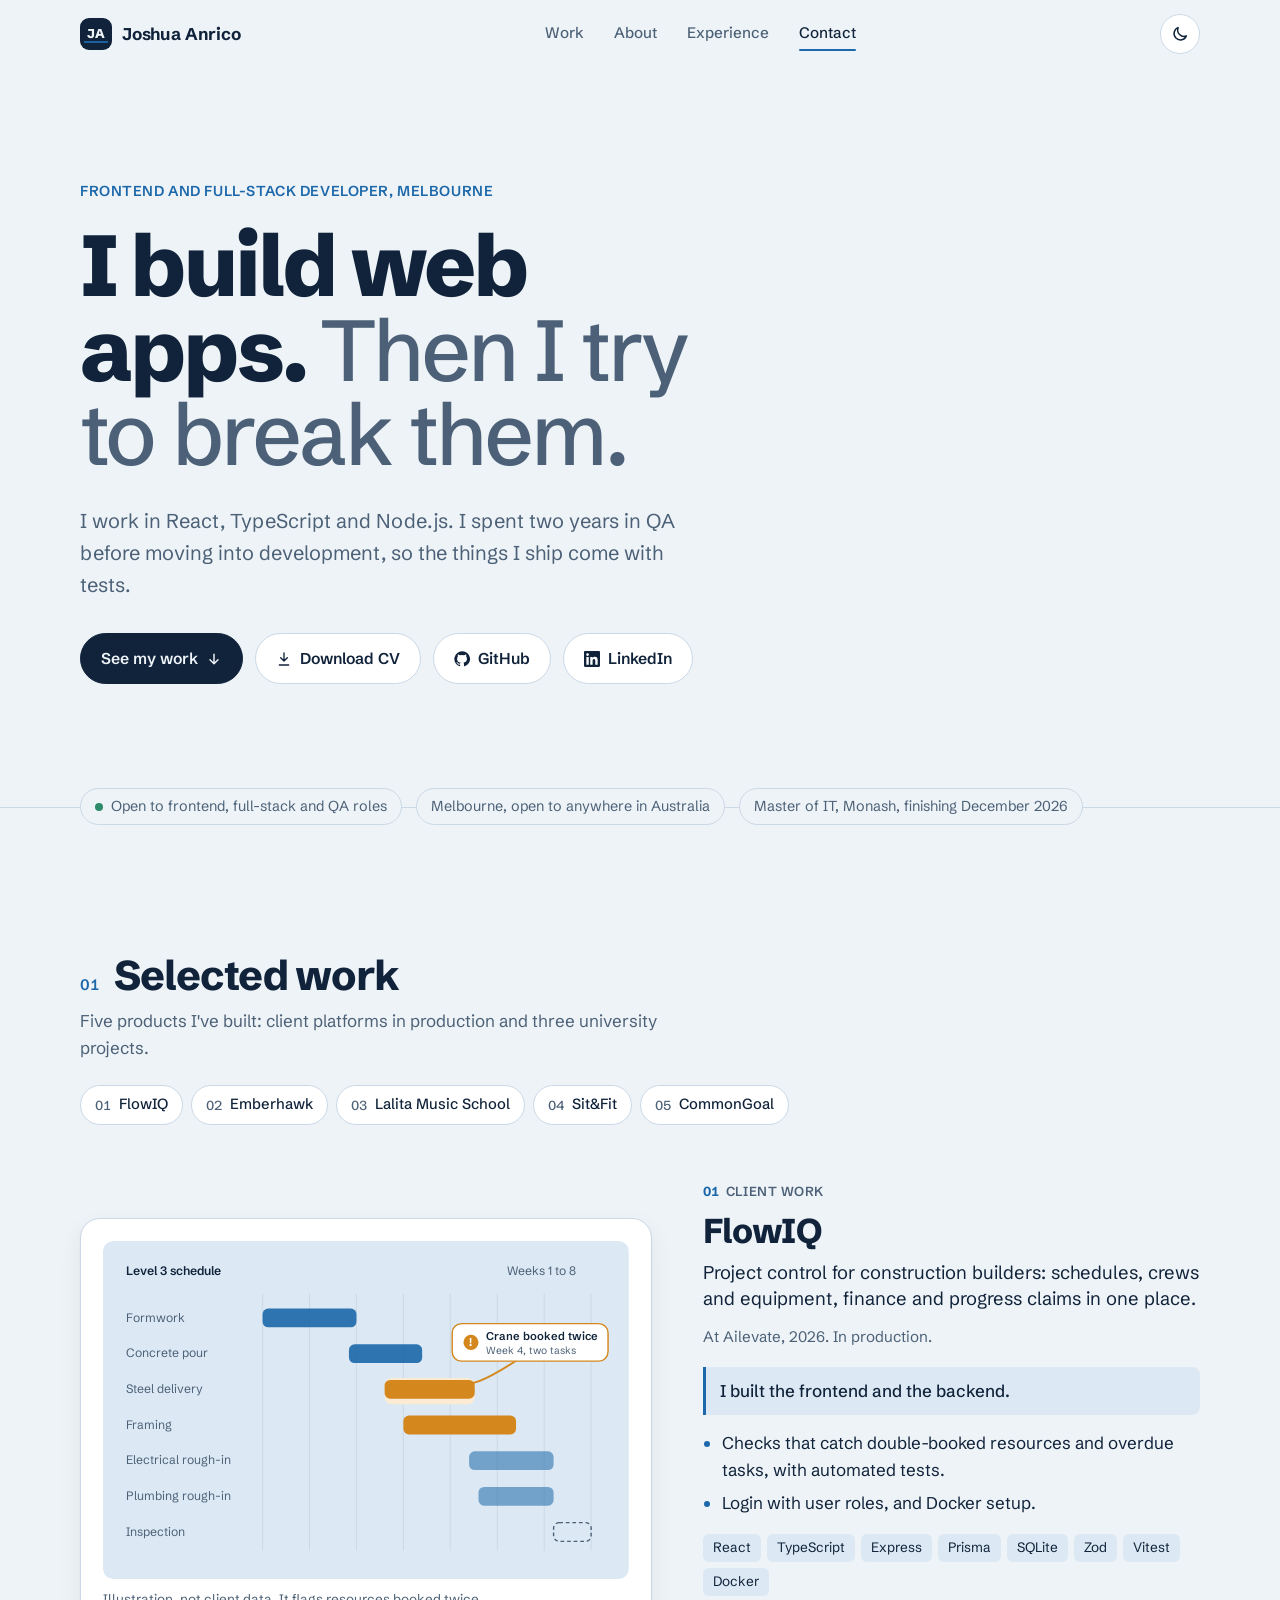
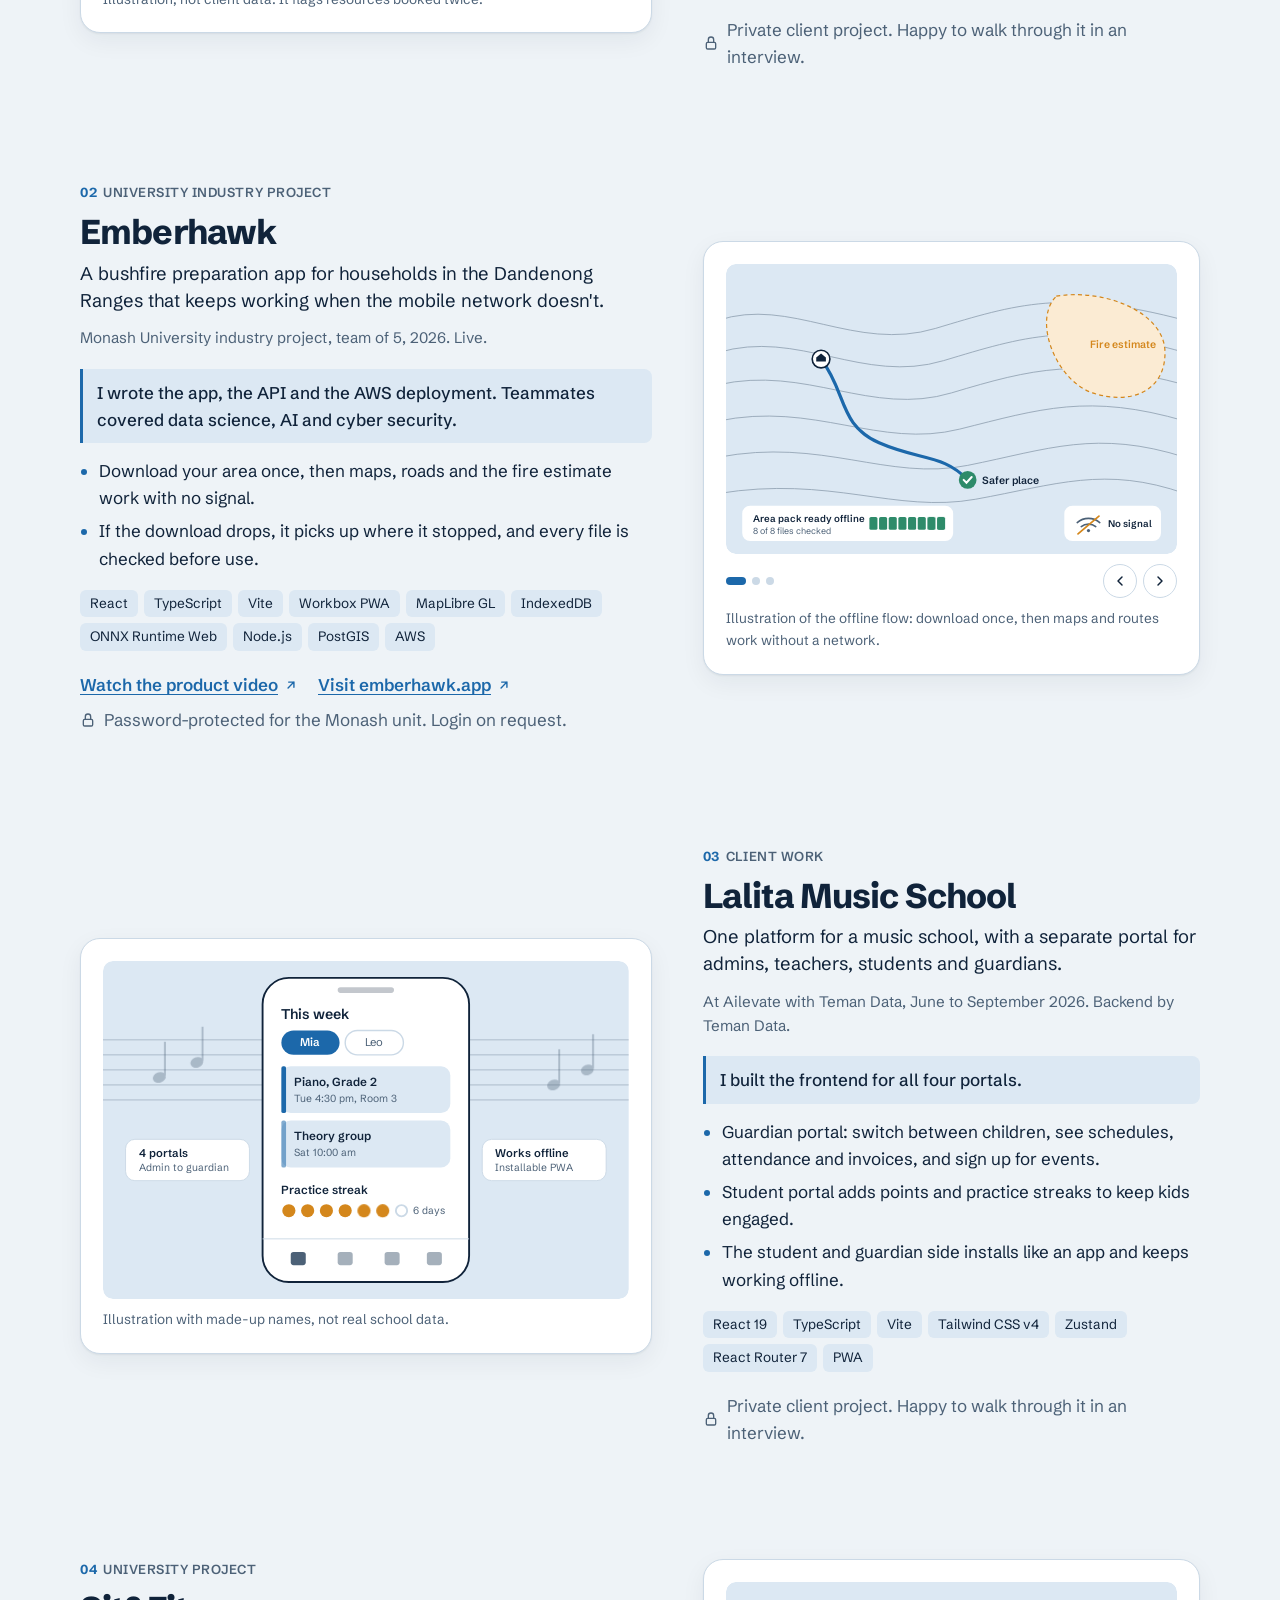
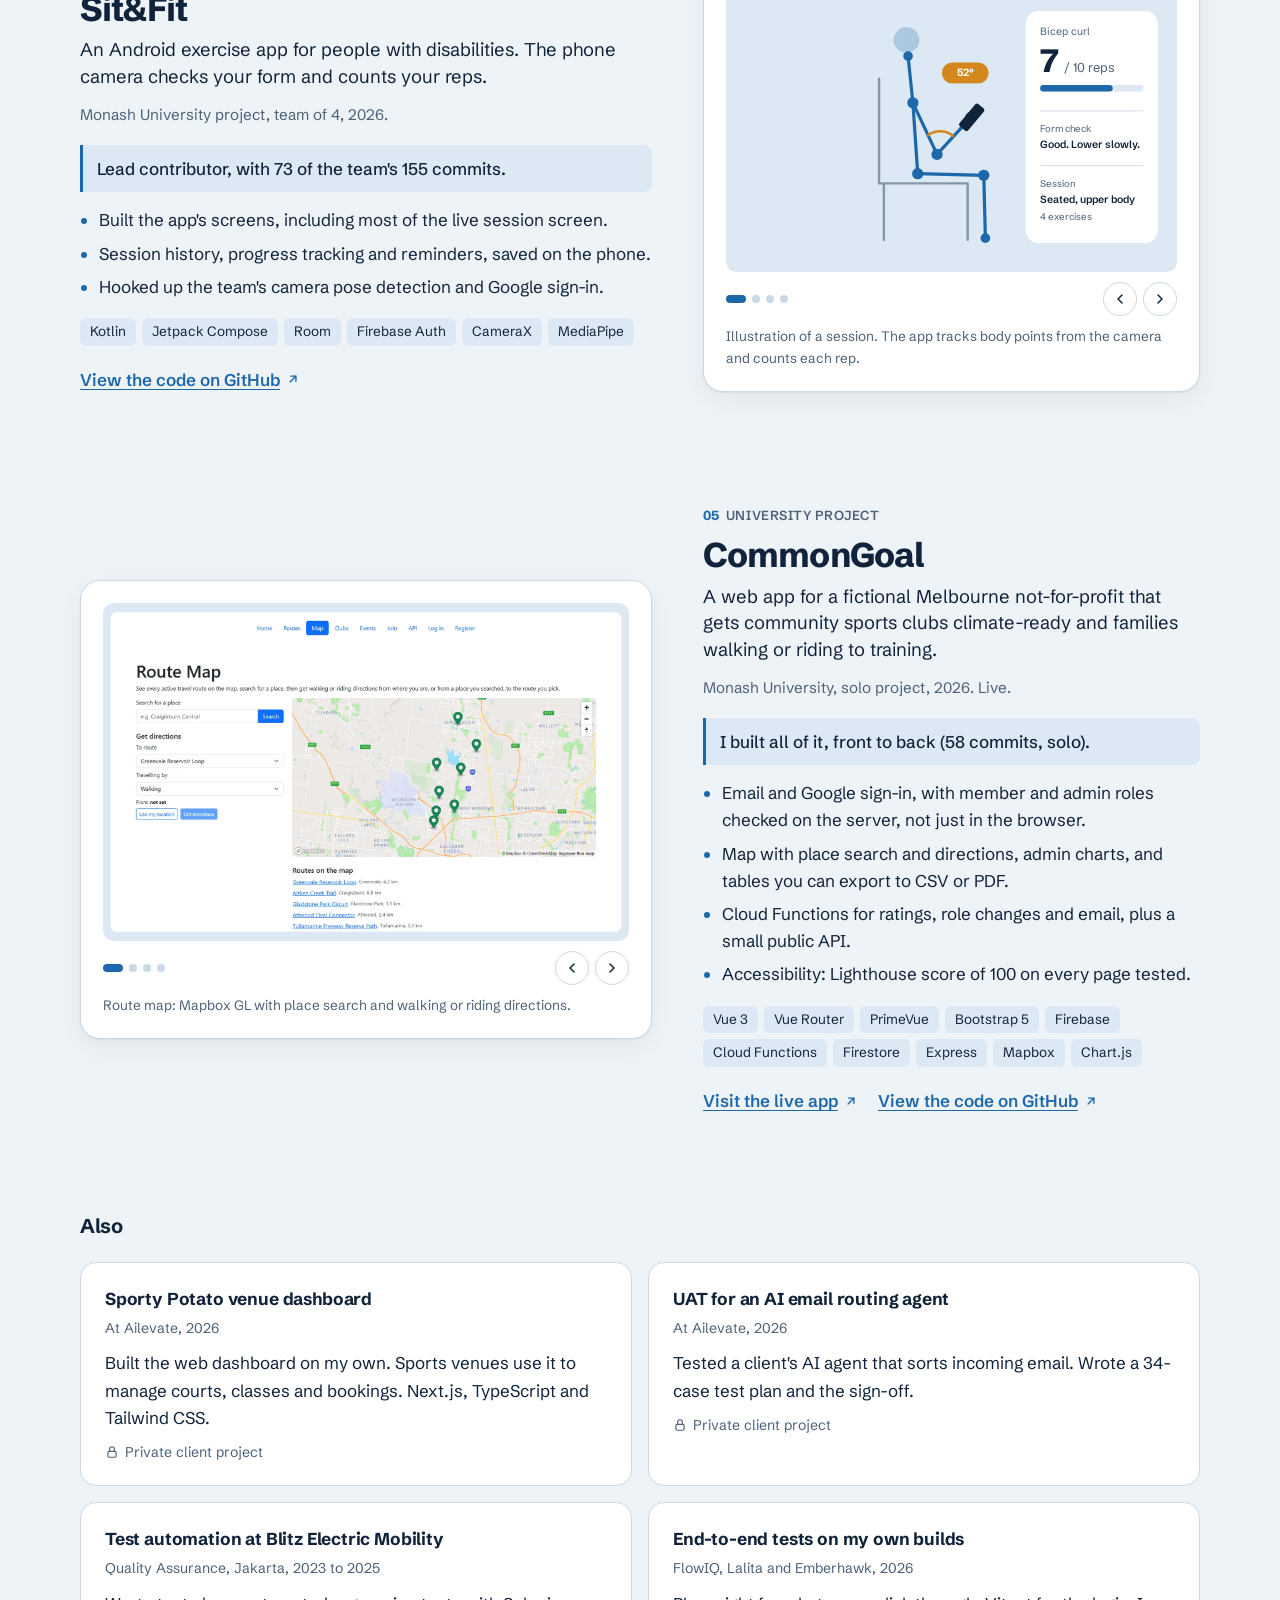
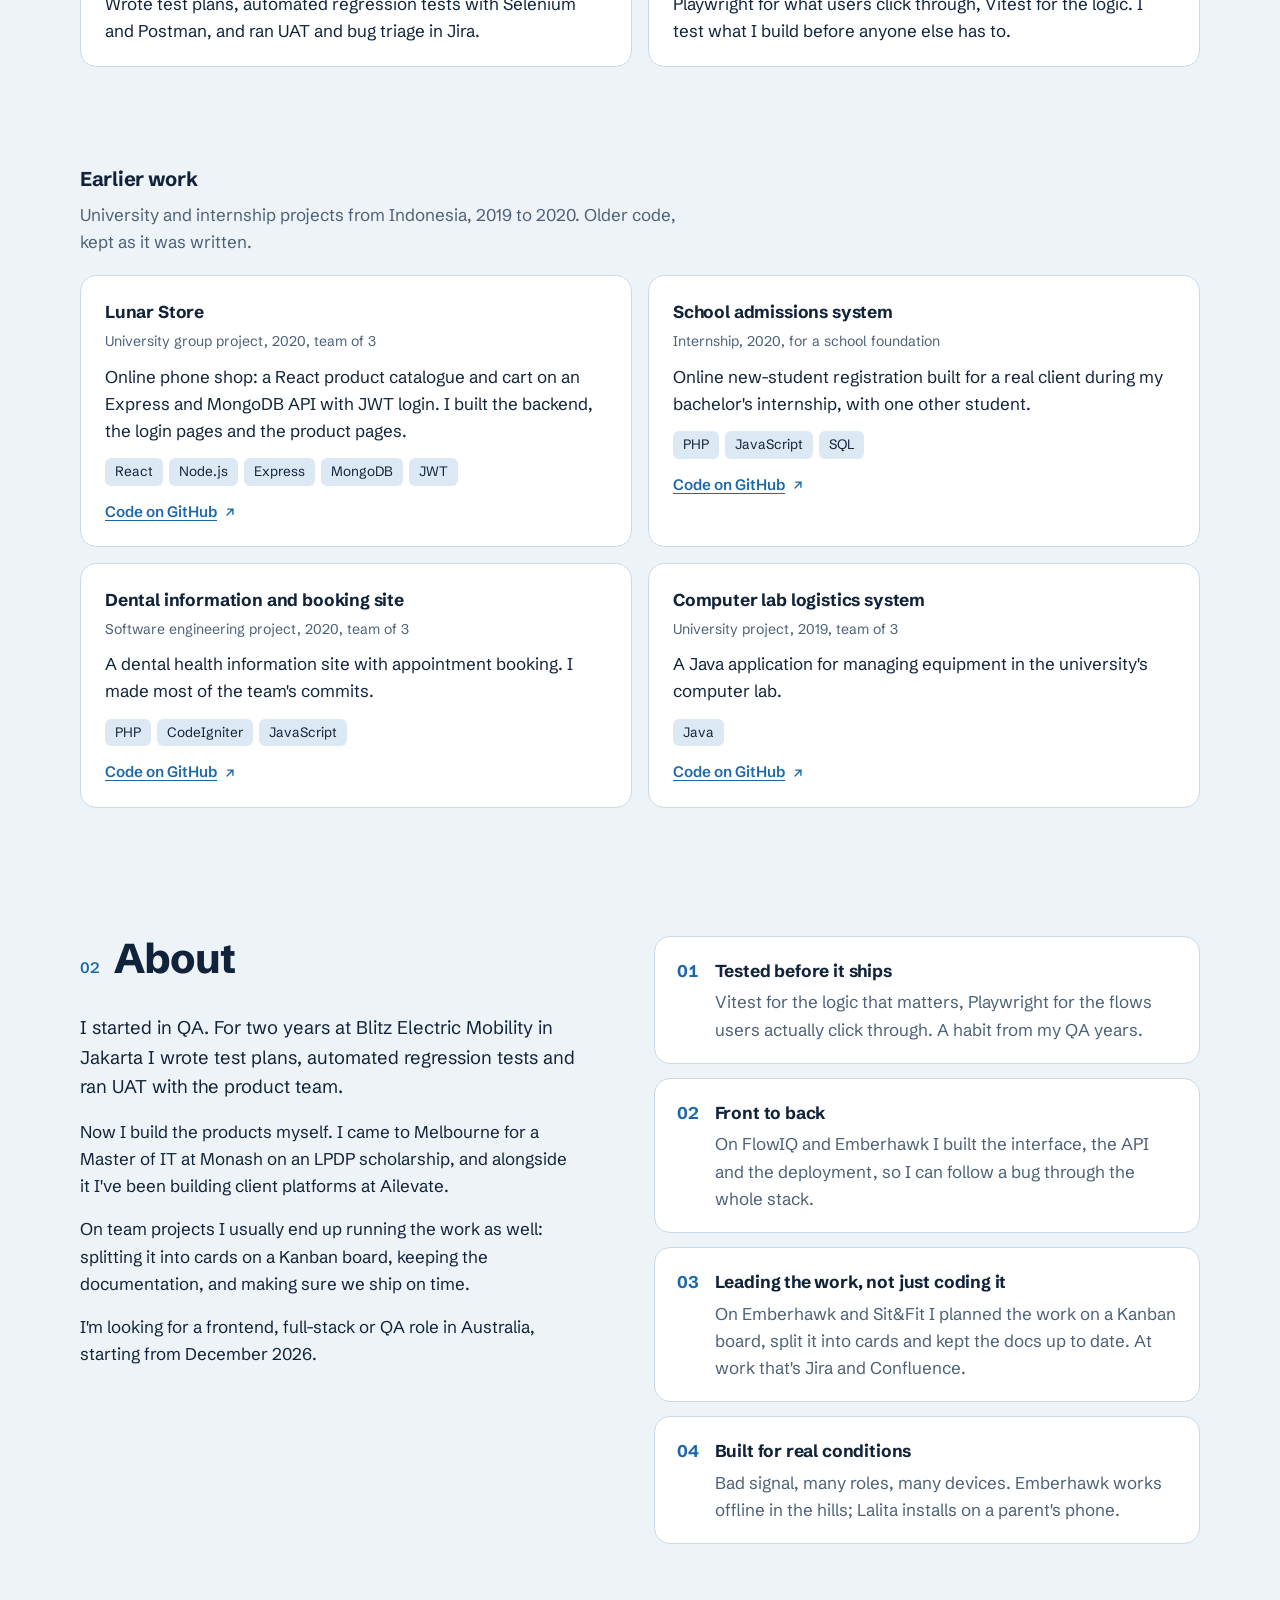
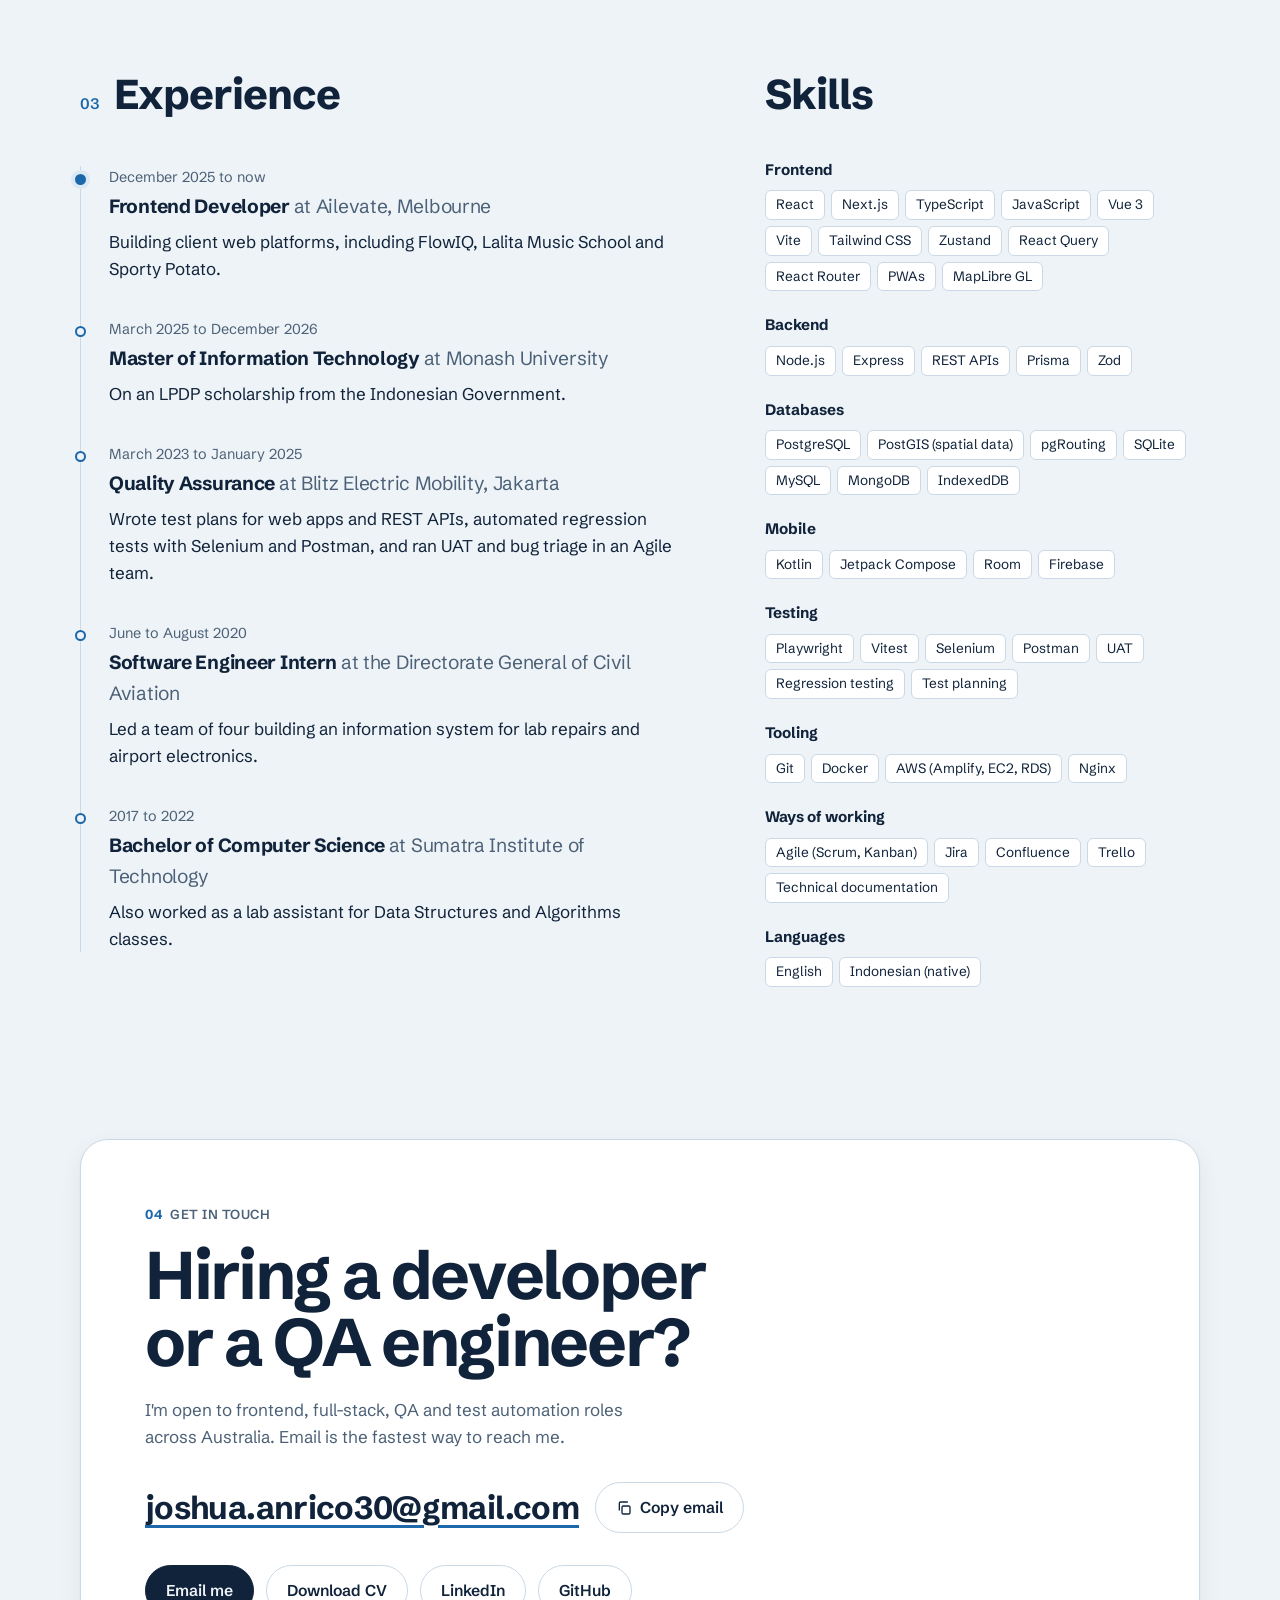
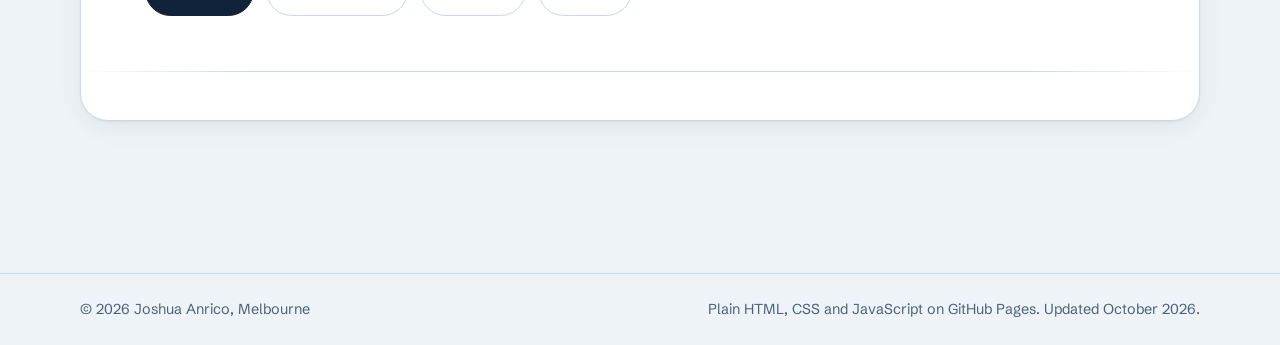
==== commit 83d2471a: "Simplify project text and update CV to one page" ====
--- a/index.html
+++ b/index.html
@@ -158,7 +158,7 @@
                 <text class="ill-text" x="408" y="120" style="font-size:11px">Week 4, two tasks</text>
               </g>
             </svg>
-            <figcaption>Illustration, not client data. The conflict engine flags resources booked twice.</figcaption>
+            <figcaption>Illustration, not client data. It flags resources booked twice.</figcaption>
           </figure>
           <div class="reveal">
             <p class="kind"><b>01</b>Client work</p>
@@ -167,9 +167,8 @@
             <p class="context">At Ailevate, 2026. In production.</p>
             <p class="role">I built the frontend and the backend.</p>
             <ul class="points">
-              <li>Scheduling-conflict and problems engines that catch double-booked resources and overdue tasks across projects, covered by Vitest suites.</li>
-              <li>Strict TypeScript end to end, with Zod validating every API request.</li>
-              <li>Session authentication with role-based permissions, packaged with Docker.</li>
+              <li>Checks that catch double-booked resources and overdue tasks, with automated tests.</li>
+              <li>Login with user roles, and Docker setup.</li>
             </ul>
             <ul class="tags" aria-label="Tech stack">
               <li>React</li><li>TypeScript</li><li>Express</li><li>Prisma</li><li>SQLite</li><li>Zod</li><li>Vitest</li><li>Docker</li>
@@ -250,9 +249,8 @@
             <p class="context">Monash University industry project, team of 5, 2026. Live.</p>
             <p class="role">I wrote the app, the API and the AWS deployment. Teammates covered data science, AI and cyber security.</p>
             <ul class="points">
-              <li>Users download a versioned area pack once. After that, maps, road details and the fire estimate run fully offline.</li>
-              <li>Resumable downloads using HTTP range requests, with a SHA-256 check on every file before the pack is marked ready.</li>
-              <li>MapLibre GL with PMTiles and IndexedDB on the client; PostgreSQL with PostGIS and pgRouting behind the API.</li>
+              <li>Download your area once, then maps, roads and the fire estimate work with no signal.</li>
+              <li>If the download drops, it picks up where it stopped, and every file is checked before use.</li>
             </ul>
             <ul class="tags" aria-label="Tech stack">
               <li>React</li><li>TypeScript</li><li>Vite</li><li>Workbox PWA</li><li>MapLibre GL</li><li>IndexedDB</li><li>ONNX Runtime Web</li><li>Node.js</li><li>PostGIS</li><li>AWS</li>
@@ -422,9 +420,9 @@
             <p class="context">Monash University project, team of 4, 2026.</p>
             <p class="role">Lead contributor, with 73 of the team's 155 commits.</p>
             <ul class="points">
-              <li>Built the app's screens in Jetpack Compose and most of the live session screen.</li>
-              <li>Built the Room database for sessions and reminders, scheduled reminder notifications, and session history and progress.</li>
-              <li>Connected the team's CameraX and MediaPipe pose detection, plus Firebase sign-in with Google.</li>
+              <li>Built the app's screens, including most of the live session screen.</li>
+              <li>Session history, progress tracking and reminders, saved on the phone.</li>
+              <li>Hooked up the team's camera pose detection and Google sign-in.</li>
             </ul>
             <ul class="tags" aria-label="Tech stack">
               <li>Kotlin</li><li>Jetpack Compose</li><li>Room</li><li>Firebase Auth</li><li>CameraX</li><li>MediaPipe</li>
@@ -463,10 +461,10 @@
             <p class="context">Monash University, solo project, 2026. Live.</p>
             <p class="role">I built all of it, front to back (58 commits, solo).</p>
             <ul class="points">
-              <li>Firebase Auth with email and Google sign-in; member and admin roles enforced by Firestore rules, not just the router.</li>
-              <li>Cloud Functions that verify the caller's token: rating aggregates, role changes, email with attachments and admin bulk email through Brevo, with rate limits and the API key kept in Secret Manager.</li>
-              <li>Mapbox map with place search and directions, Chart.js admin charts, sortable tables with CSV and PDF export, and a public read-only REST API.</li>
-              <li>WCAG 2.1 AA work across the app: Lighthouse accessibility 100 on every page tested.</li>
+              <li>Email and Google sign-in, with member and admin roles checked on the server, not just in the browser.</li>
+              <li>Map with place search and directions, admin charts, and tables you can export to CSV or PDF.</li>
+              <li>Cloud Functions for ratings, role changes and email, plus a small public API.</li>
+              <li>Accessibility: Lighthouse score of 100 on every page tested.</li>
             </ul>
             <ul class="tags" aria-label="Tech stack">
               <li>Vue 3</li><li>Vue Router</li><li>PrimeVue</li><li>Bootstrap 5</li><li>Firebase</li><li>Cloud Functions</li><li>Firestore</li><li>Express</li><li>Mapbox</li><li>Chart.js</li>
@@ -490,24 +488,24 @@
           <div class="card">
             <h4>Sporty Potato venue dashboard</h4>
             <p class="context">At Ailevate, 2026</p>
-            <p>Sole developer of the web dashboard where sports venues manage courts, classes, bookings, promotions and analytics. Next.js, TypeScript and Tailwind CSS, connected to the booking API.</p>
+            <p>Built the web dashboard on my own. Sports venues use it to manage courts, classes and bookings. Next.js, TypeScript and Tailwind CSS.</p>
             <p class="private">Private client project</p>
           </div>
           <div class="card">
             <h4>UAT for an AI email routing agent</h4>
             <p class="context">At Ailevate, 2026</p>
-            <p>Ran user acceptance testing for a client's AI agent that routes incoming email. Wrote a 34-case test plan and the formal sign-off.</p>
+            <p>Tested a client's AI agent that sorts incoming email. Wrote a 34-case test plan and the sign-off.</p>
             <p class="private">Private client project</p>
           </div>
           <div class="card">
             <h4>Test automation at Blitz Electric Mobility</h4>
             <p class="context">Quality Assurance, Jakarta, 2023 to 2025</p>
-            <p>Wrote and maintained test plans for web apps and REST APIs, automated regression suites with Selenium (Python) and Postman, and ran UAT and bug triage in Jira with an international Agile team.</p>
+            <p>Wrote test plans, automated regression tests with Selenium and Postman, and ran UAT and bug triage in Jira.</p>
           </div>
           <div class="card">
             <h4>End-to-end tests on my own builds</h4>
             <p class="context">FlowIQ, Lalita and Emberhawk, 2026</p>
-            <p>Playwright tests for the flows users click through, and Vitest suites for logic like FlowIQ's scheduling-conflict engine. I test what I build before anyone else has to.</p>
+            <p>Playwright for what users click through, Vitest for the logic. I test what I build before anyone else has to.</p>
           </div>
         </div>
       </div>
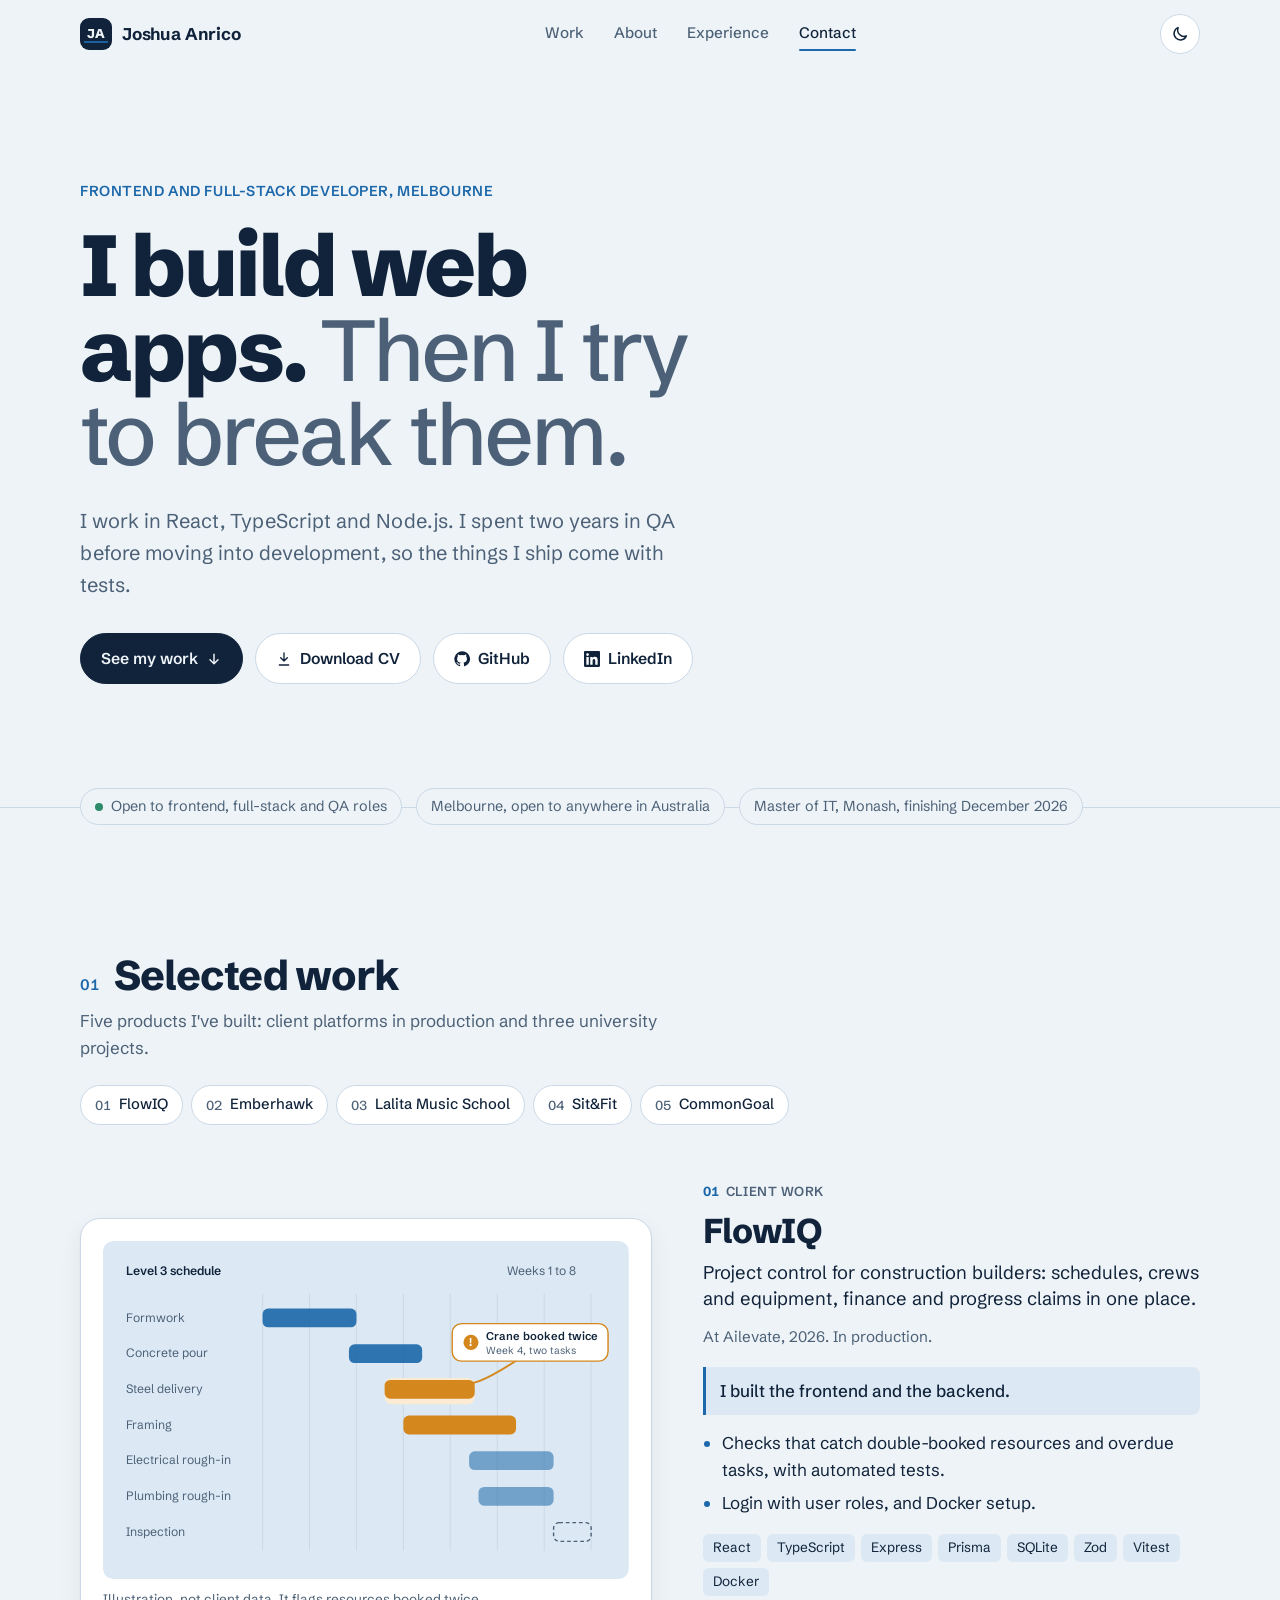
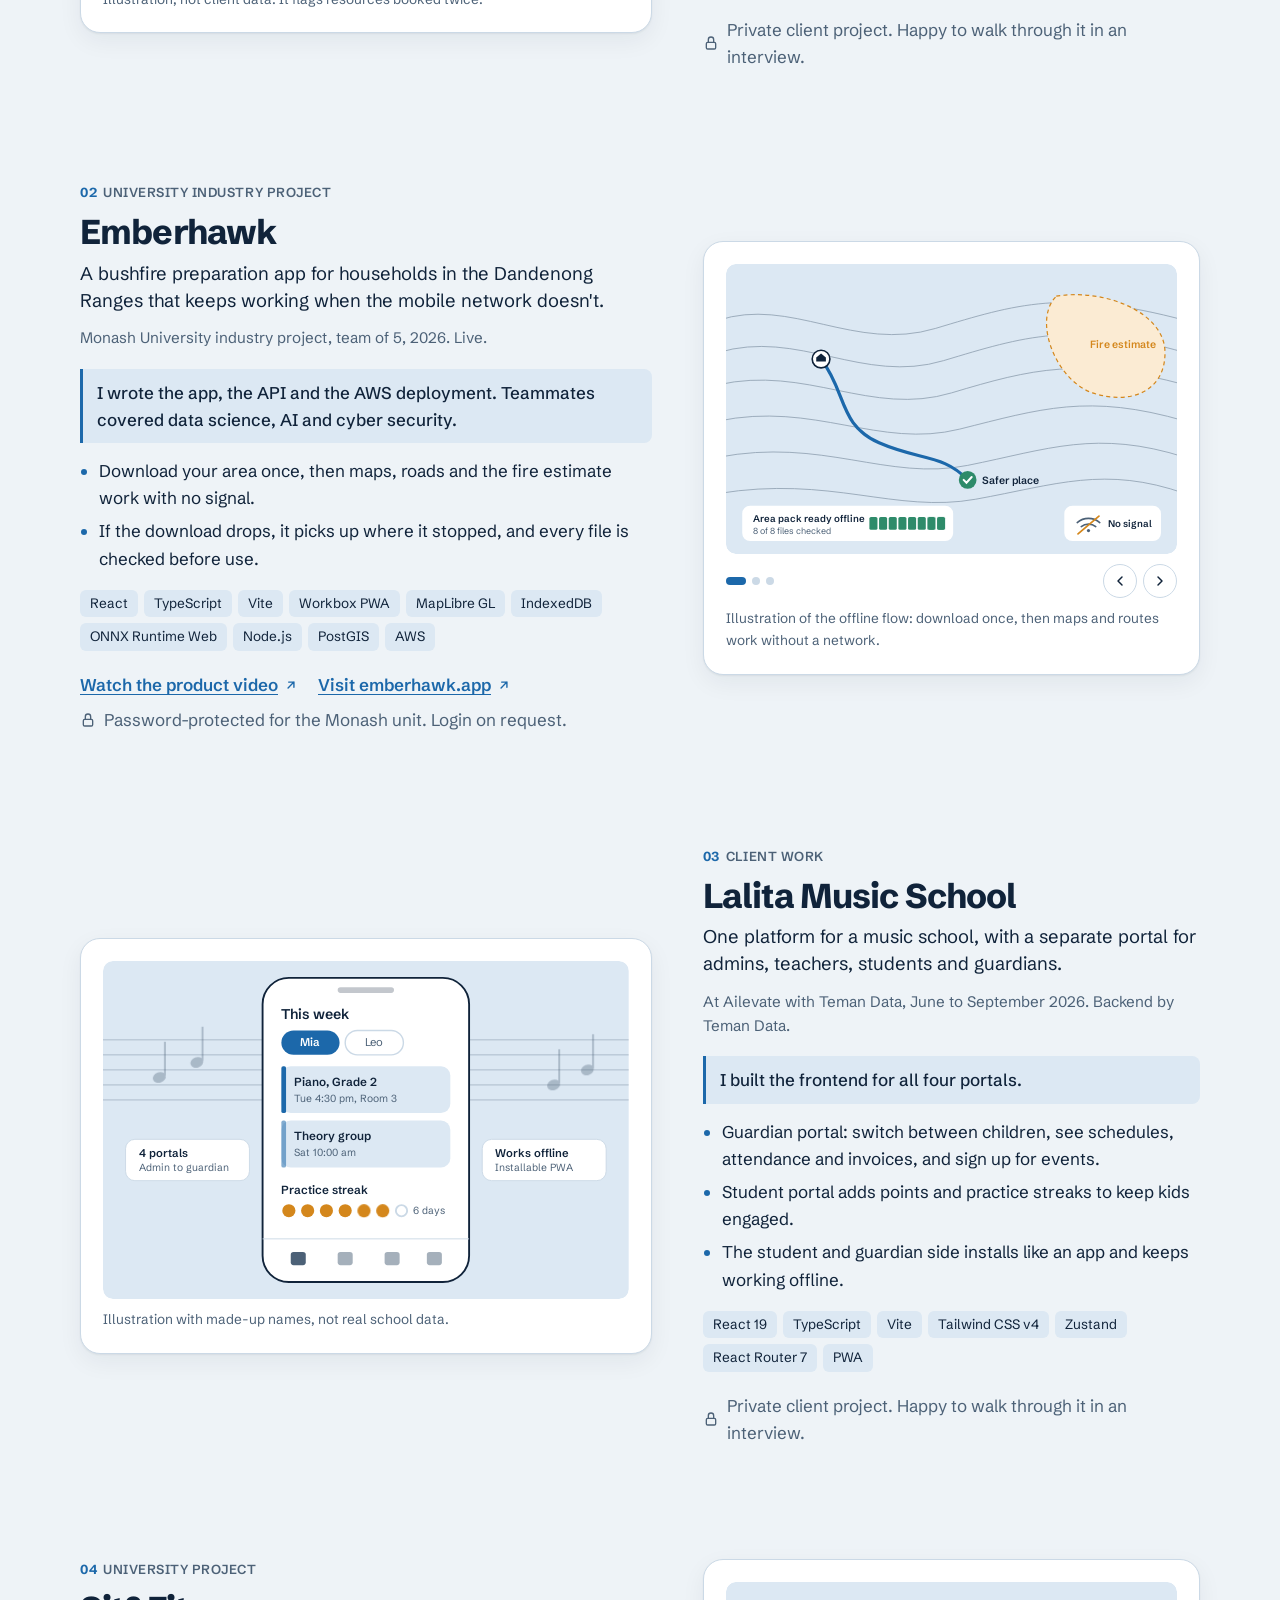
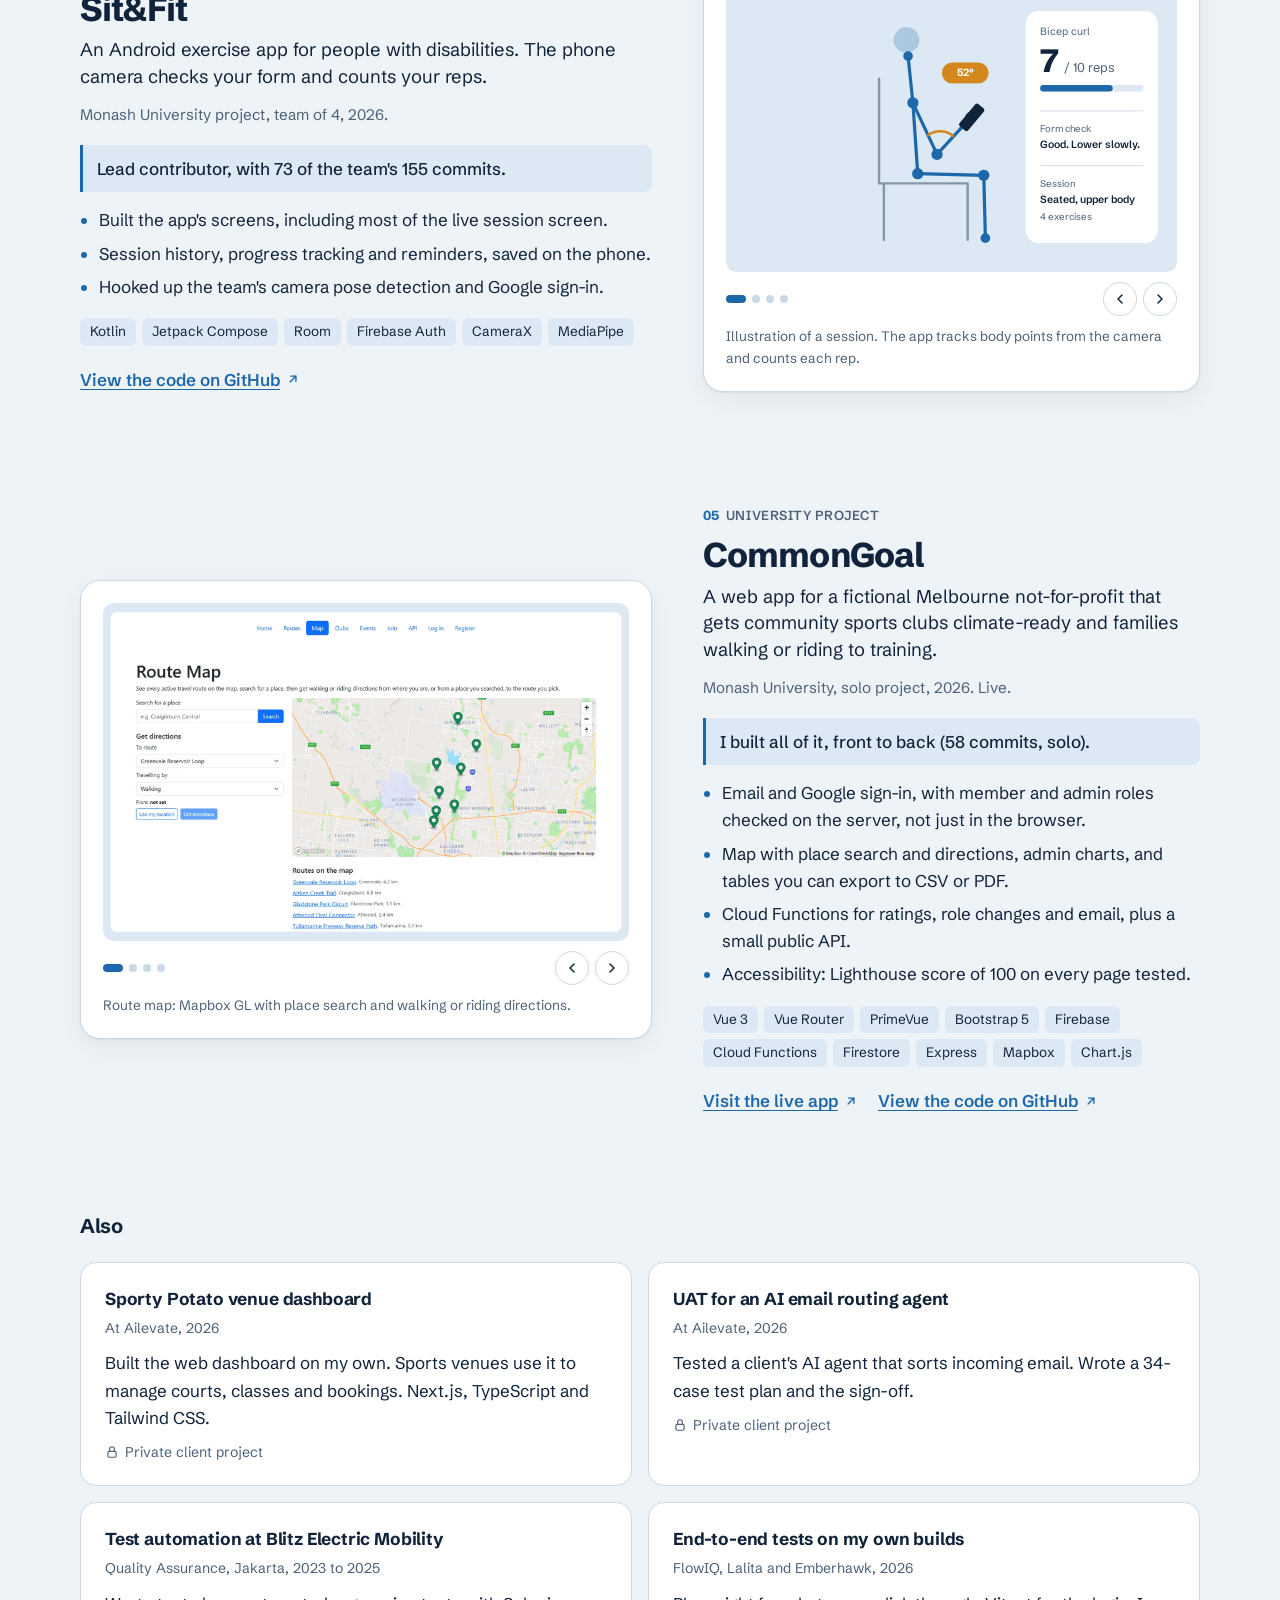
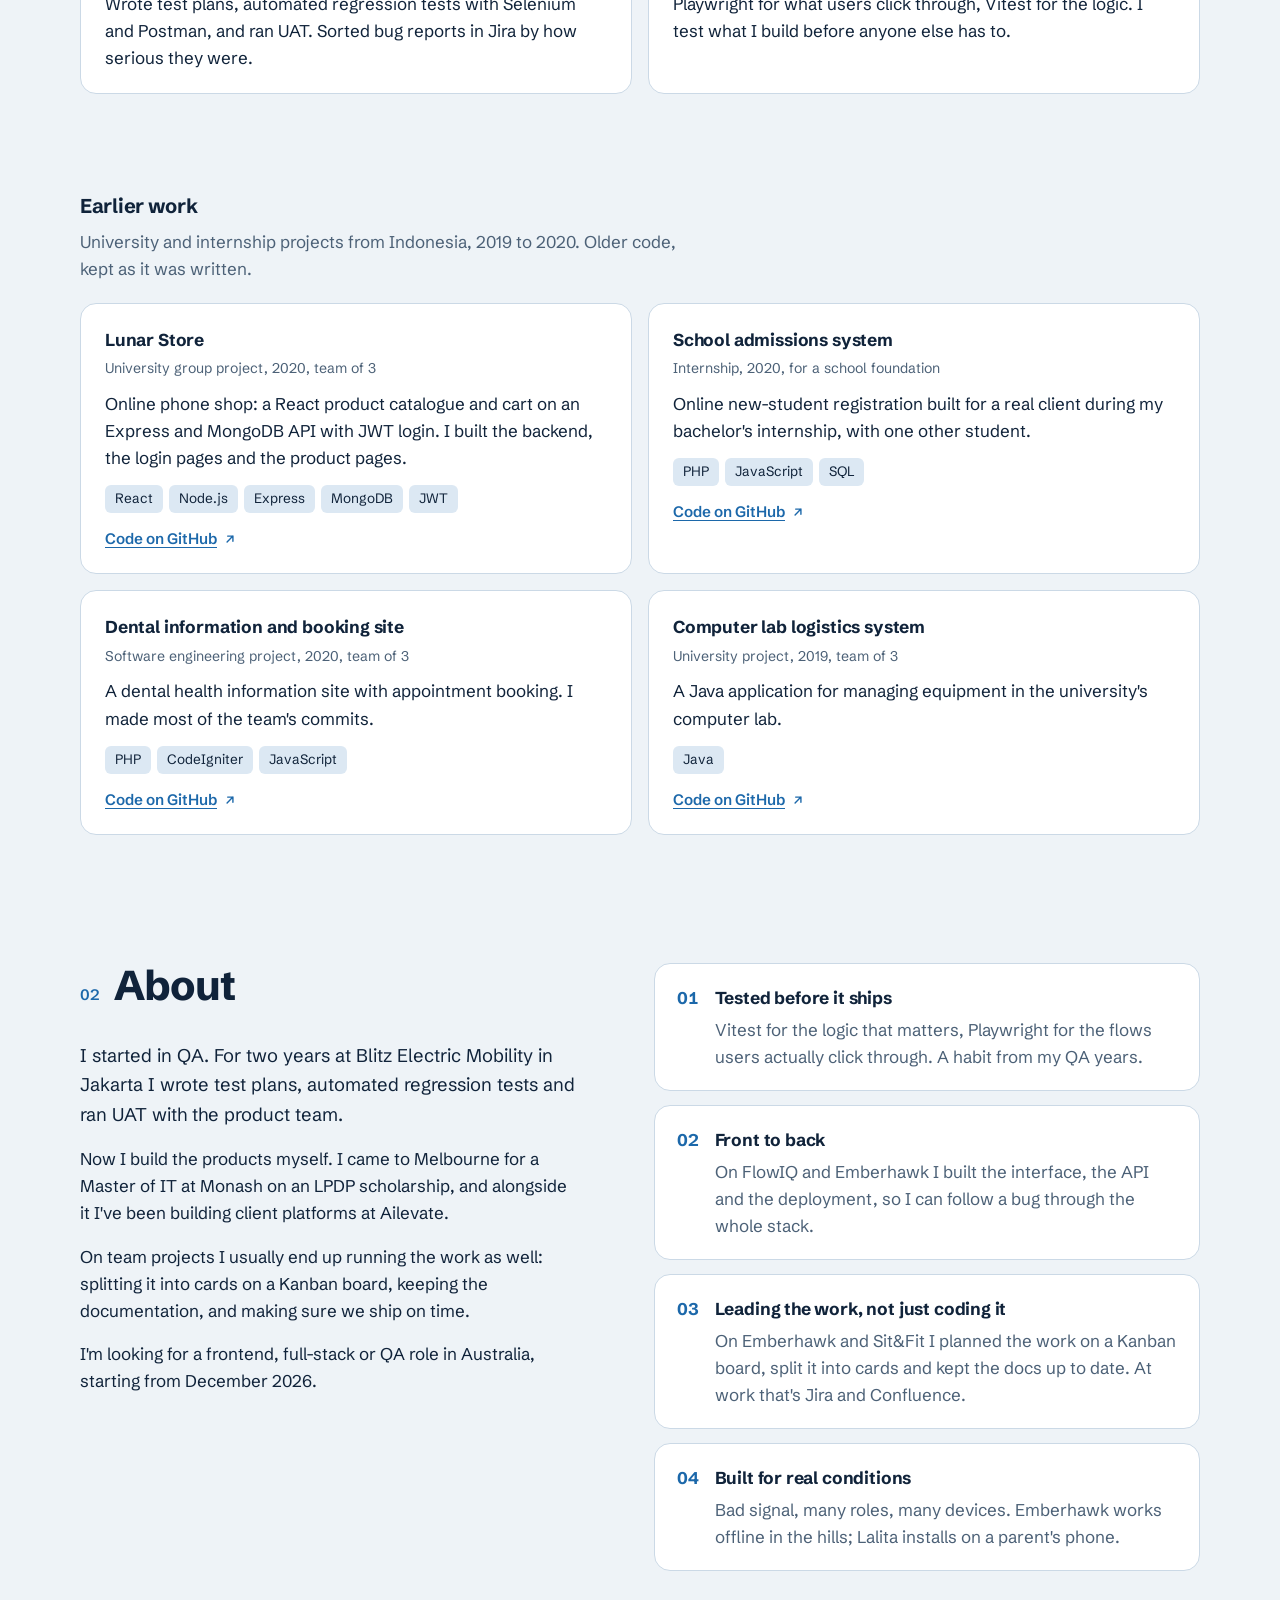
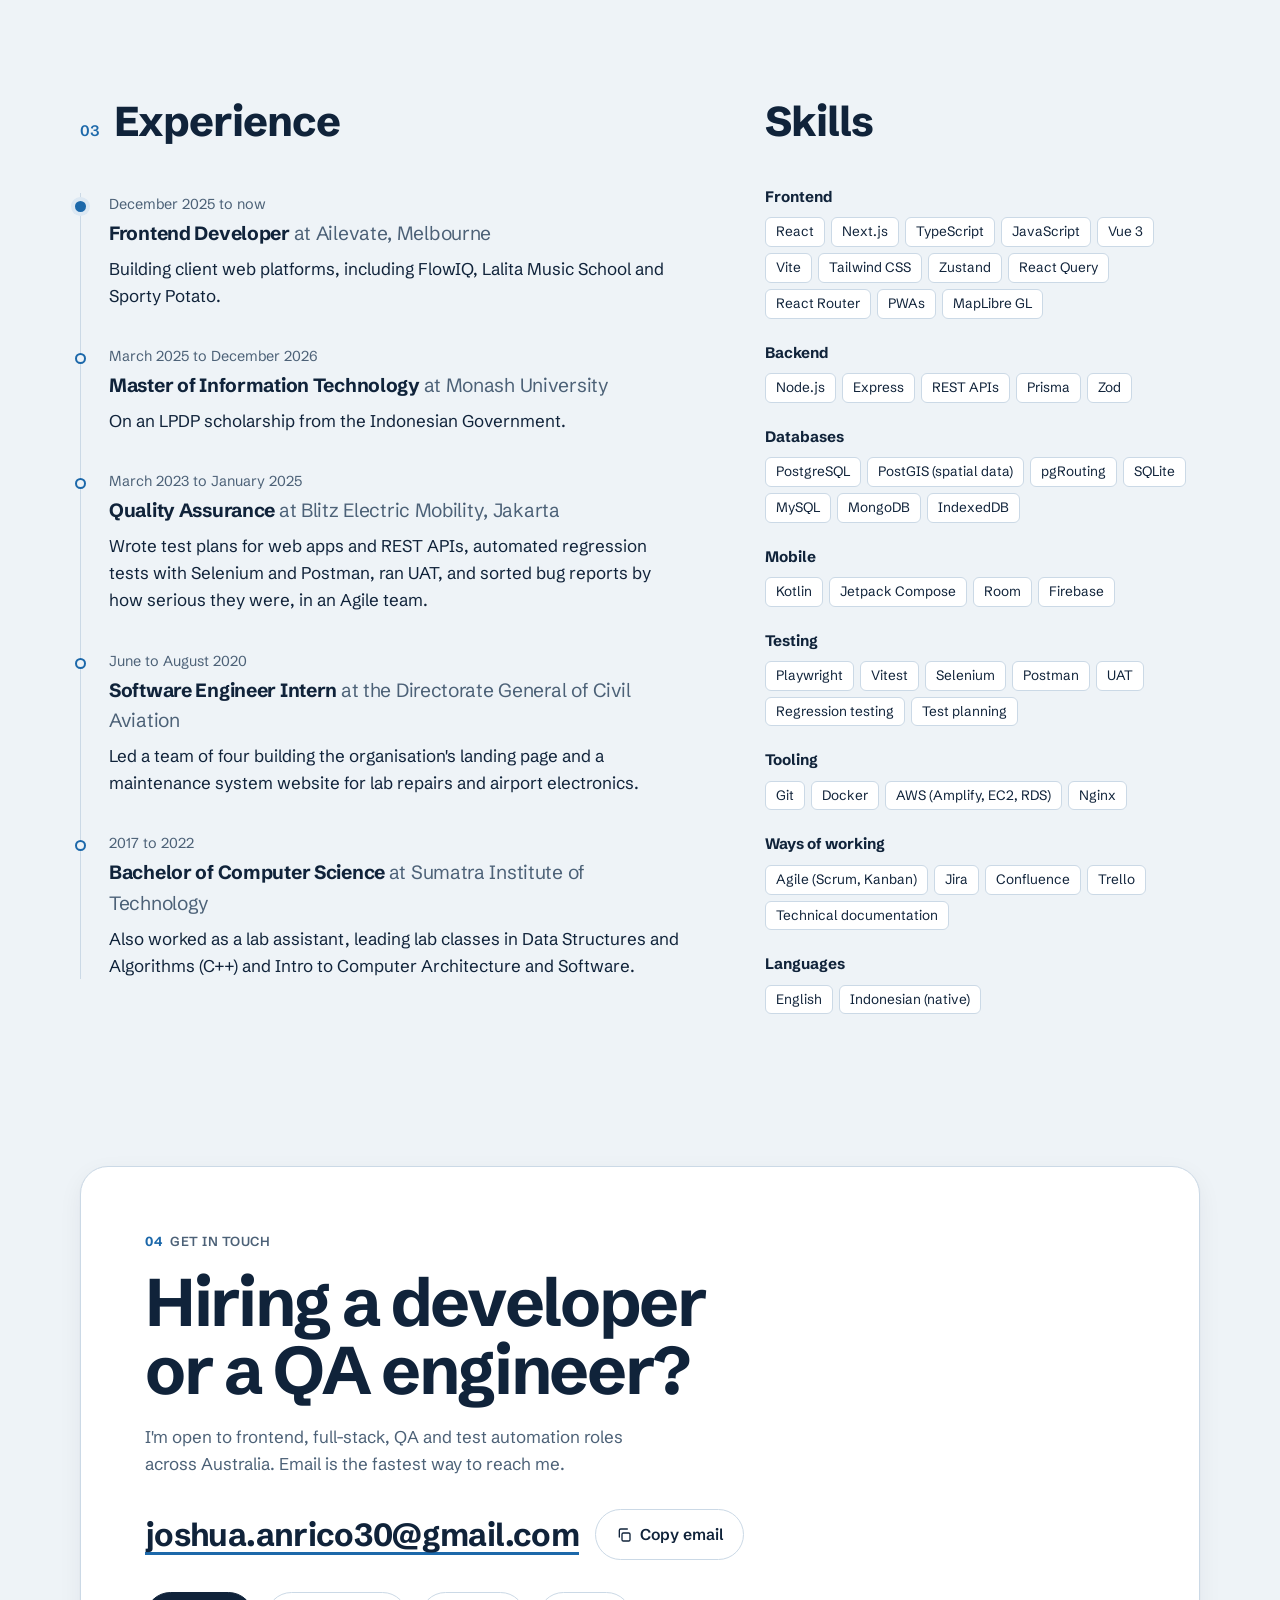
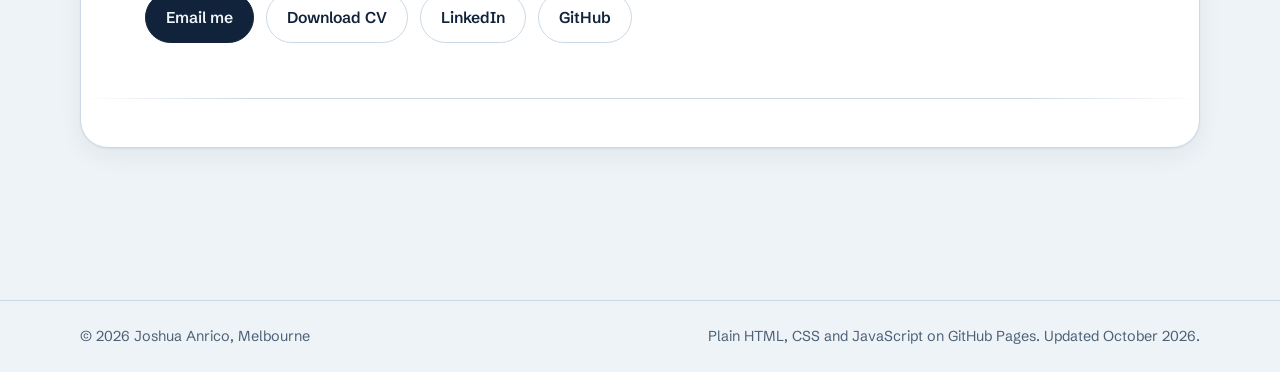
==== commit dc7cee3b: "Clarify QA, internship and lab assistant wording; update CV" ====
--- a/index.html
+++ b/index.html
@@ -500,7 +500,7 @@
           <div class="card">
             <h4>Test automation at Blitz Electric Mobility</h4>
             <p class="context">Quality Assurance, Jakarta, 2023 to 2025</p>
-            <p>Wrote test plans, automated regression tests with Selenium and Postman, and ran UAT and bug triage in Jira.</p>
+            <p>Wrote test plans, automated regression tests with Selenium and Postman, and ran UAT. Sorted bug reports in Jira by how serious they were.</p>
           </div>
           <div class="card">
             <h4>End-to-end tests on my own builds</h4>
@@ -601,17 +601,17 @@
           <li>
             <div class="when">March 2023 to January 2025</div>
             <h3>Quality Assurance <span>at Blitz Electric Mobility, Jakarta</span></h3>
-            <p>Wrote test plans for web apps and REST APIs, automated regression tests with Selenium and Postman, and ran UAT and bug triage in an Agile team.</p>
+            <p>Wrote test plans for web apps and REST APIs, automated regression tests with Selenium and Postman, ran UAT, and sorted bug reports by how serious they were, in an Agile team.</p>
           </li>
           <li>
             <div class="when">June to August 2020</div>
             <h3>Software Engineer Intern <span>at the Directorate General of Civil Aviation</span></h3>
-            <p>Led a team of four building an information system for lab repairs and airport electronics.</p>
+            <p>Led a team of four building the organisation's landing page and a maintenance system website for lab repairs and airport electronics.</p>
           </li>
           <li>
             <div class="when">2017 to 2022</div>
             <h3>Bachelor of Computer Science <span>at Sumatra Institute of Technology</span></h3>
-            <p>Also worked as a lab assistant for Data Structures and Algorithms classes.</p>
+            <p>Also worked as a lab assistant, leading lab classes in Data Structures and Algorithms (C++) and Intro to Computer Architecture and Software.</p>
           </li>
         </ol>
       </div>
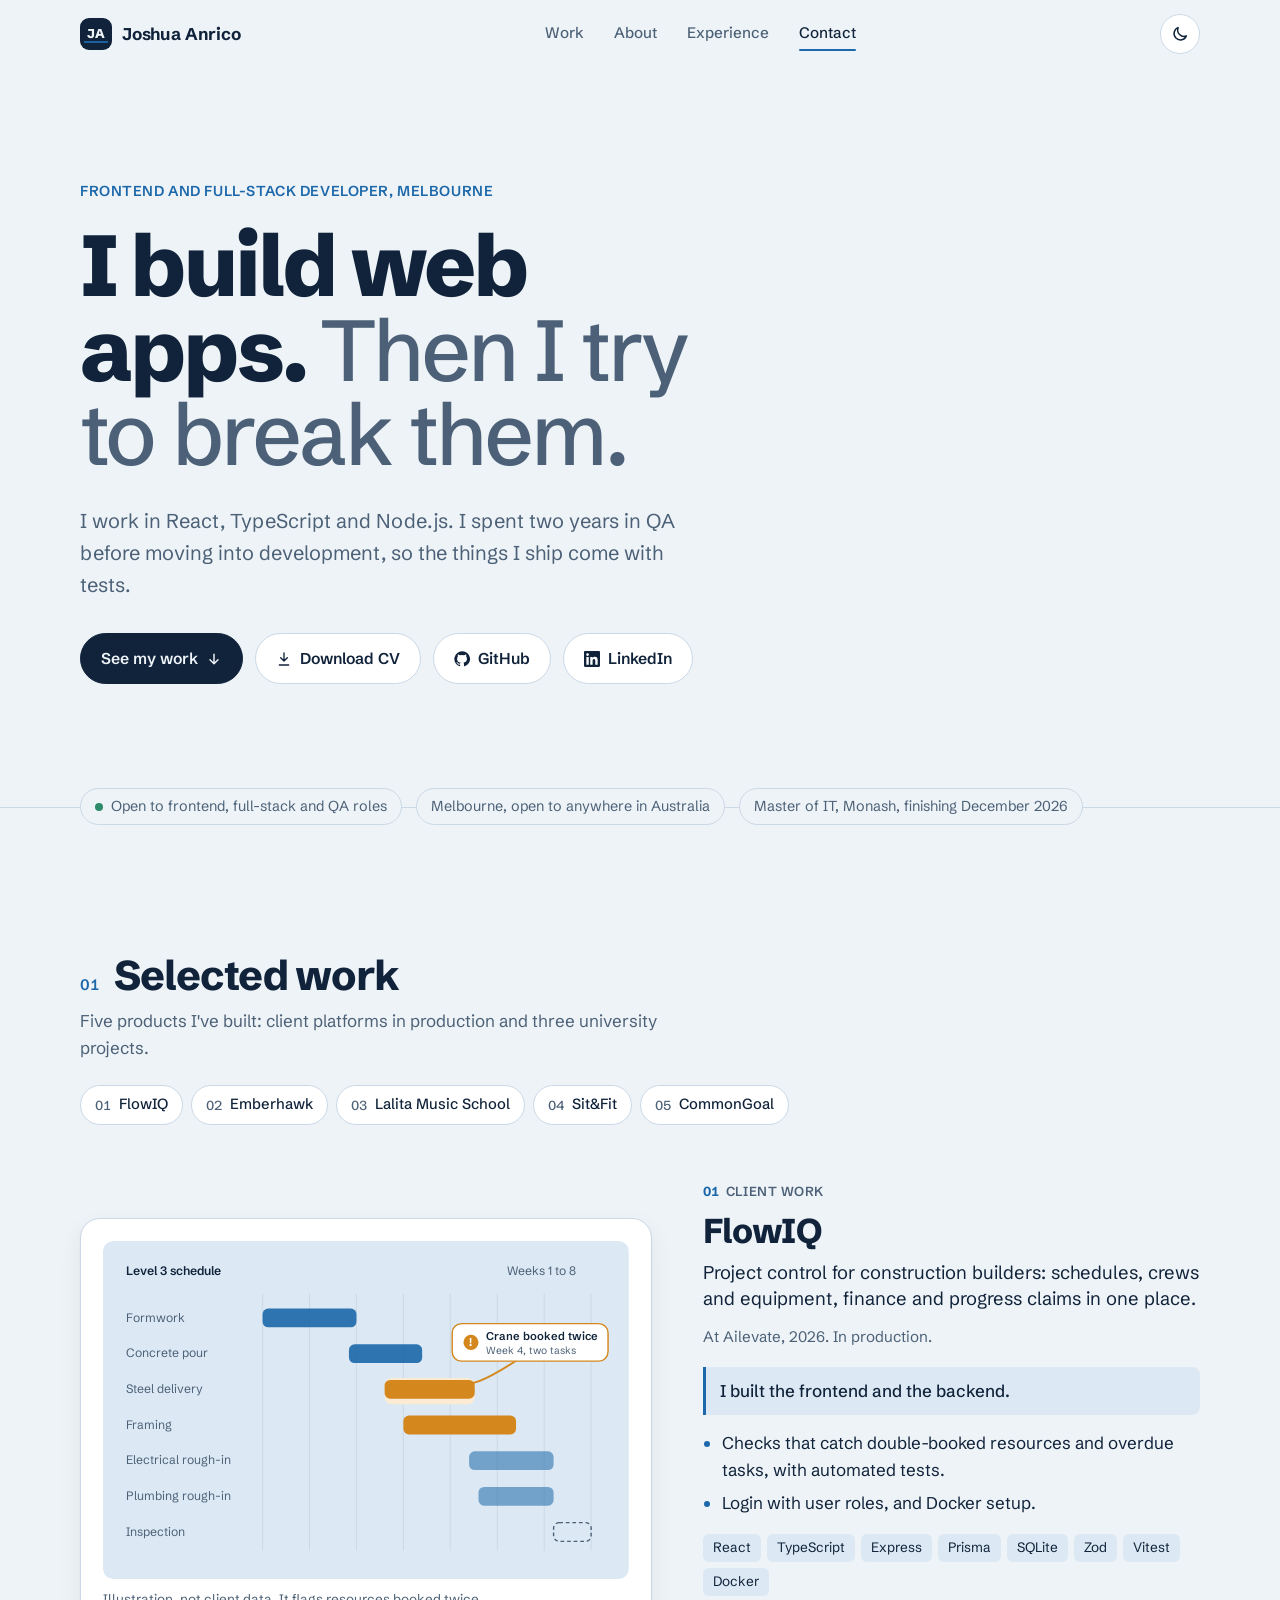
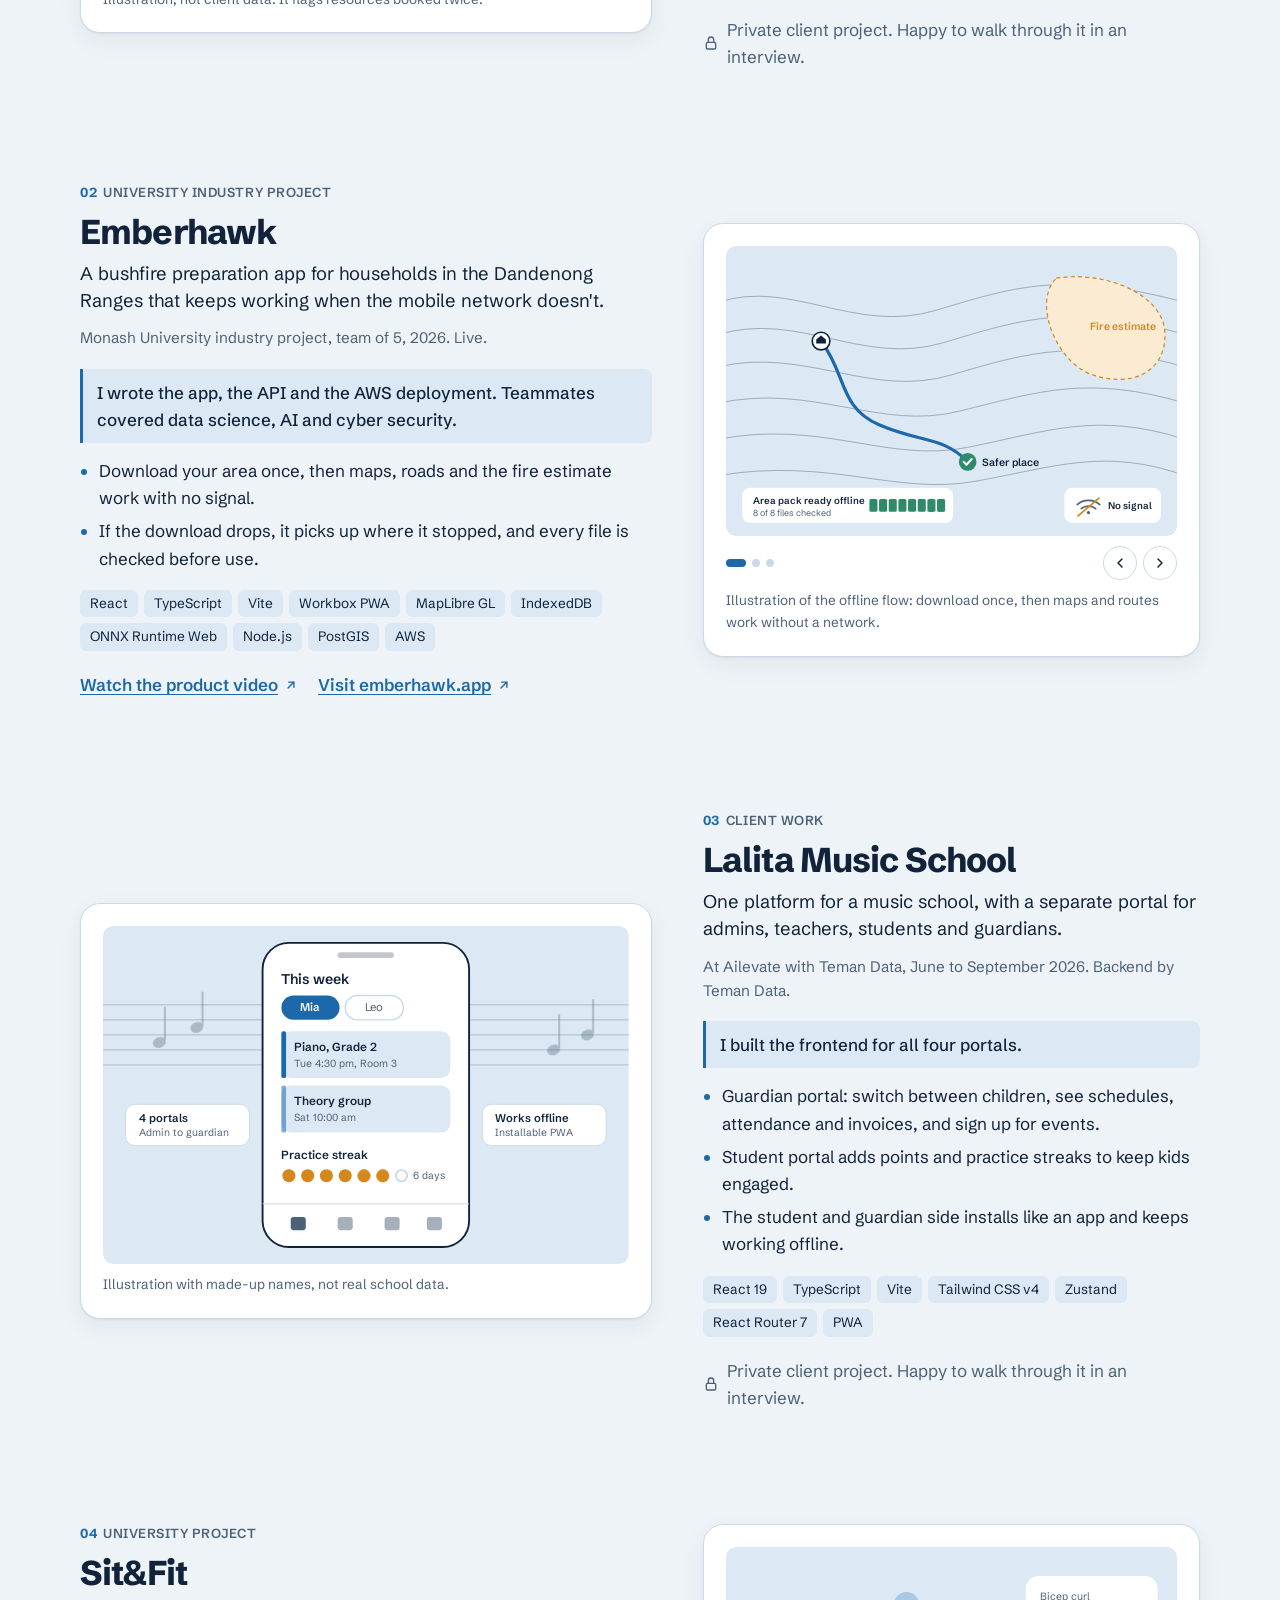
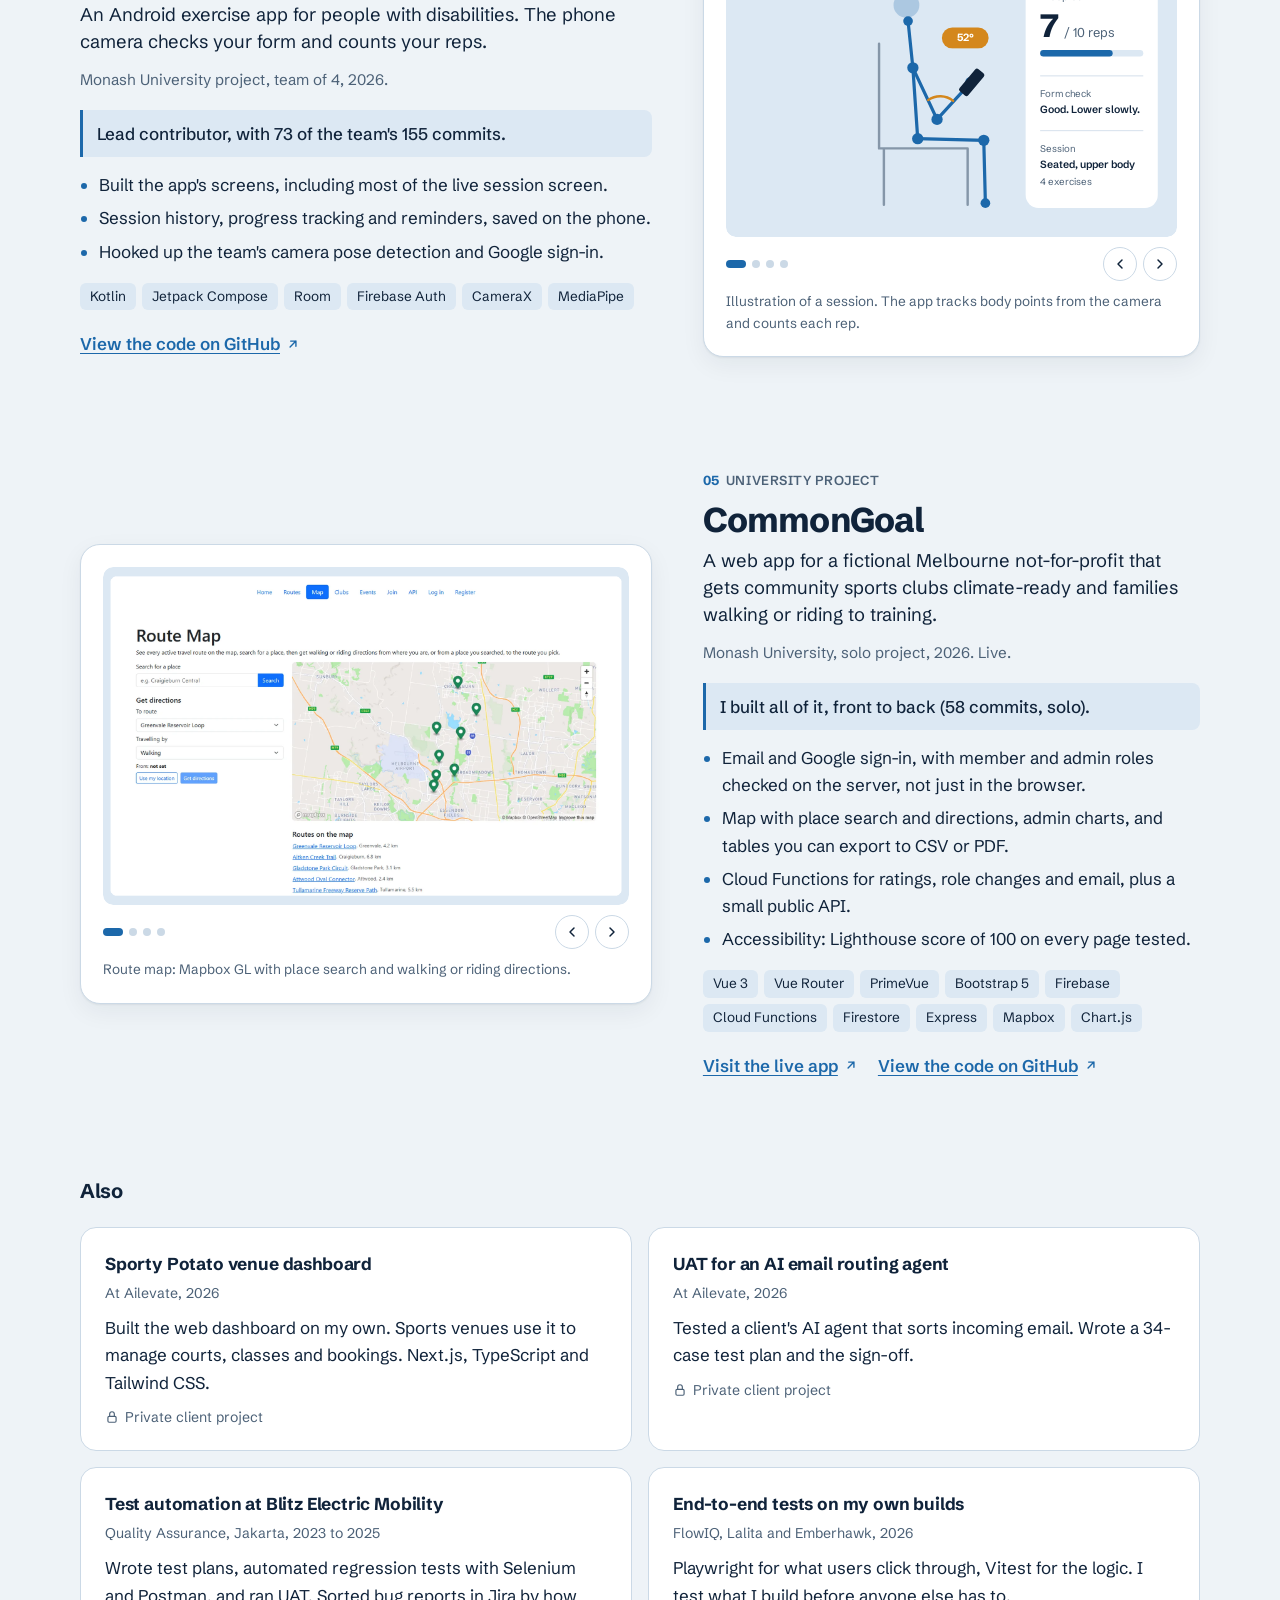
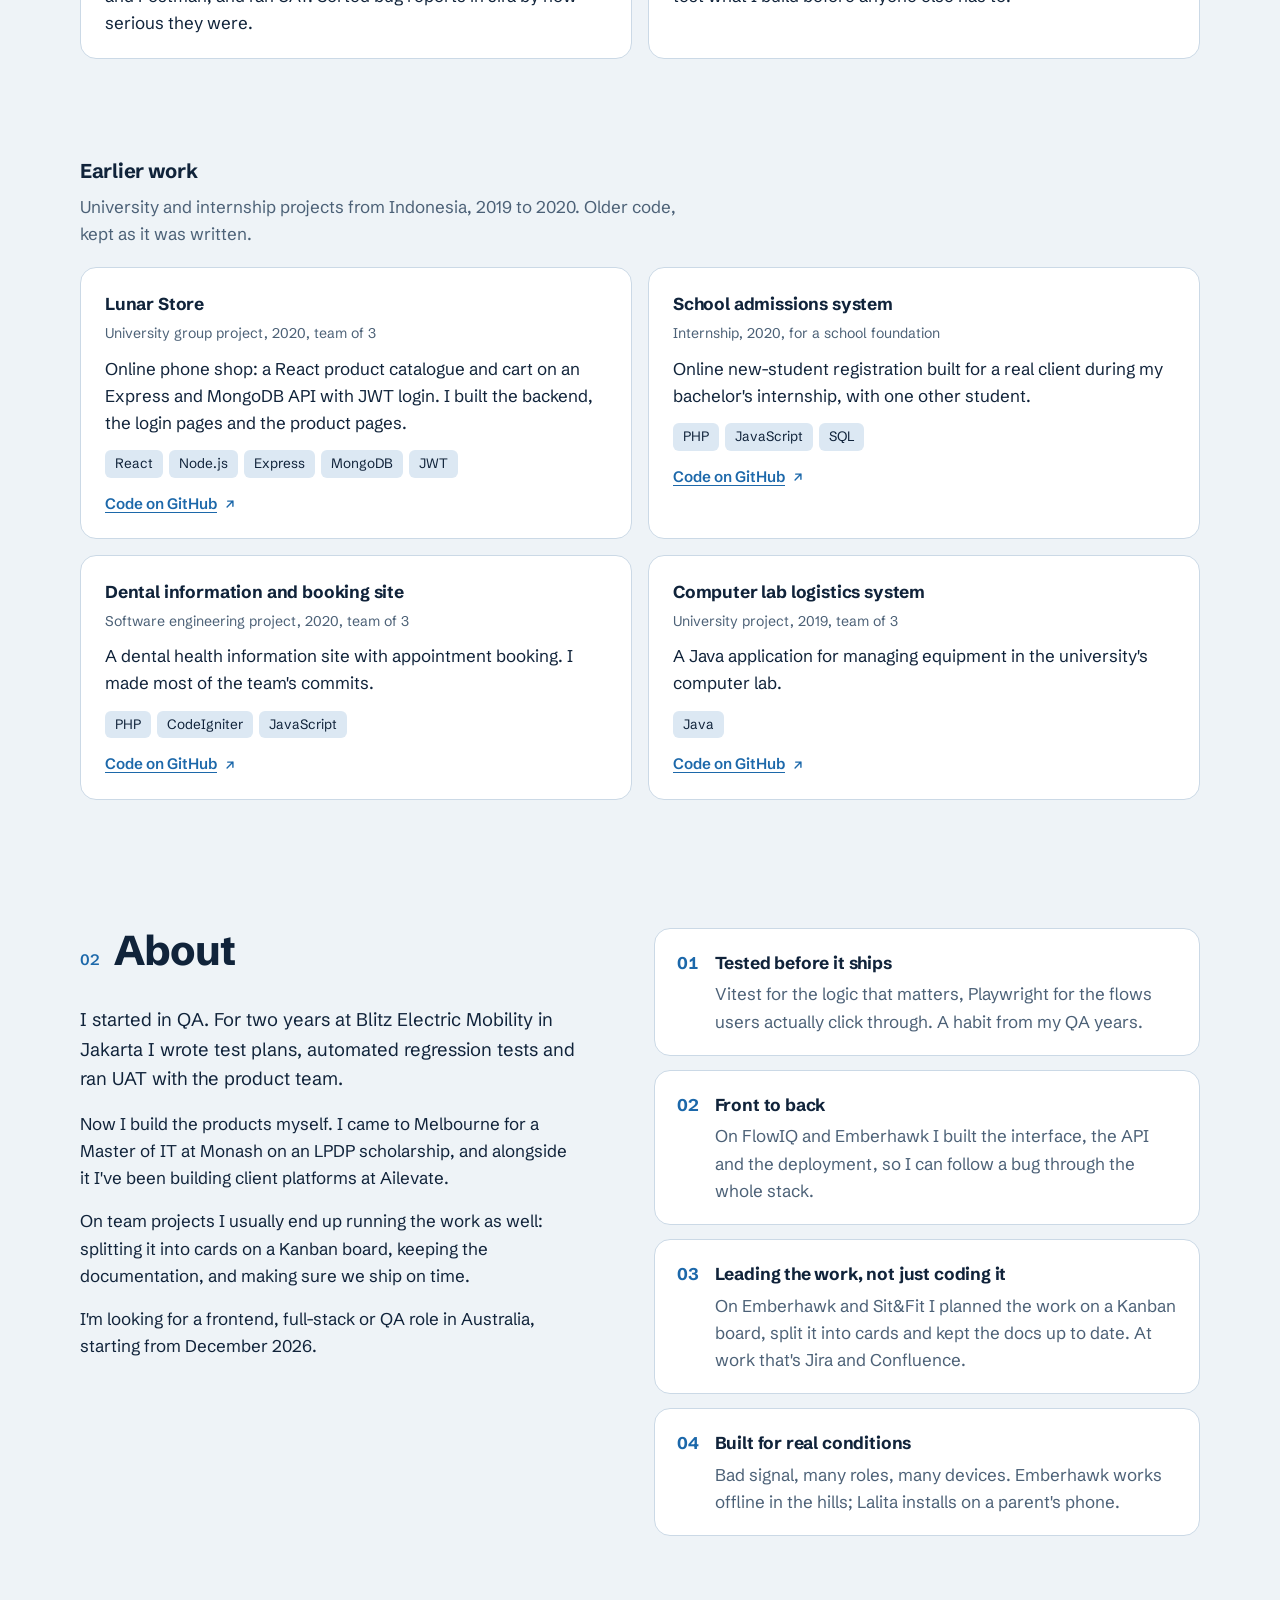
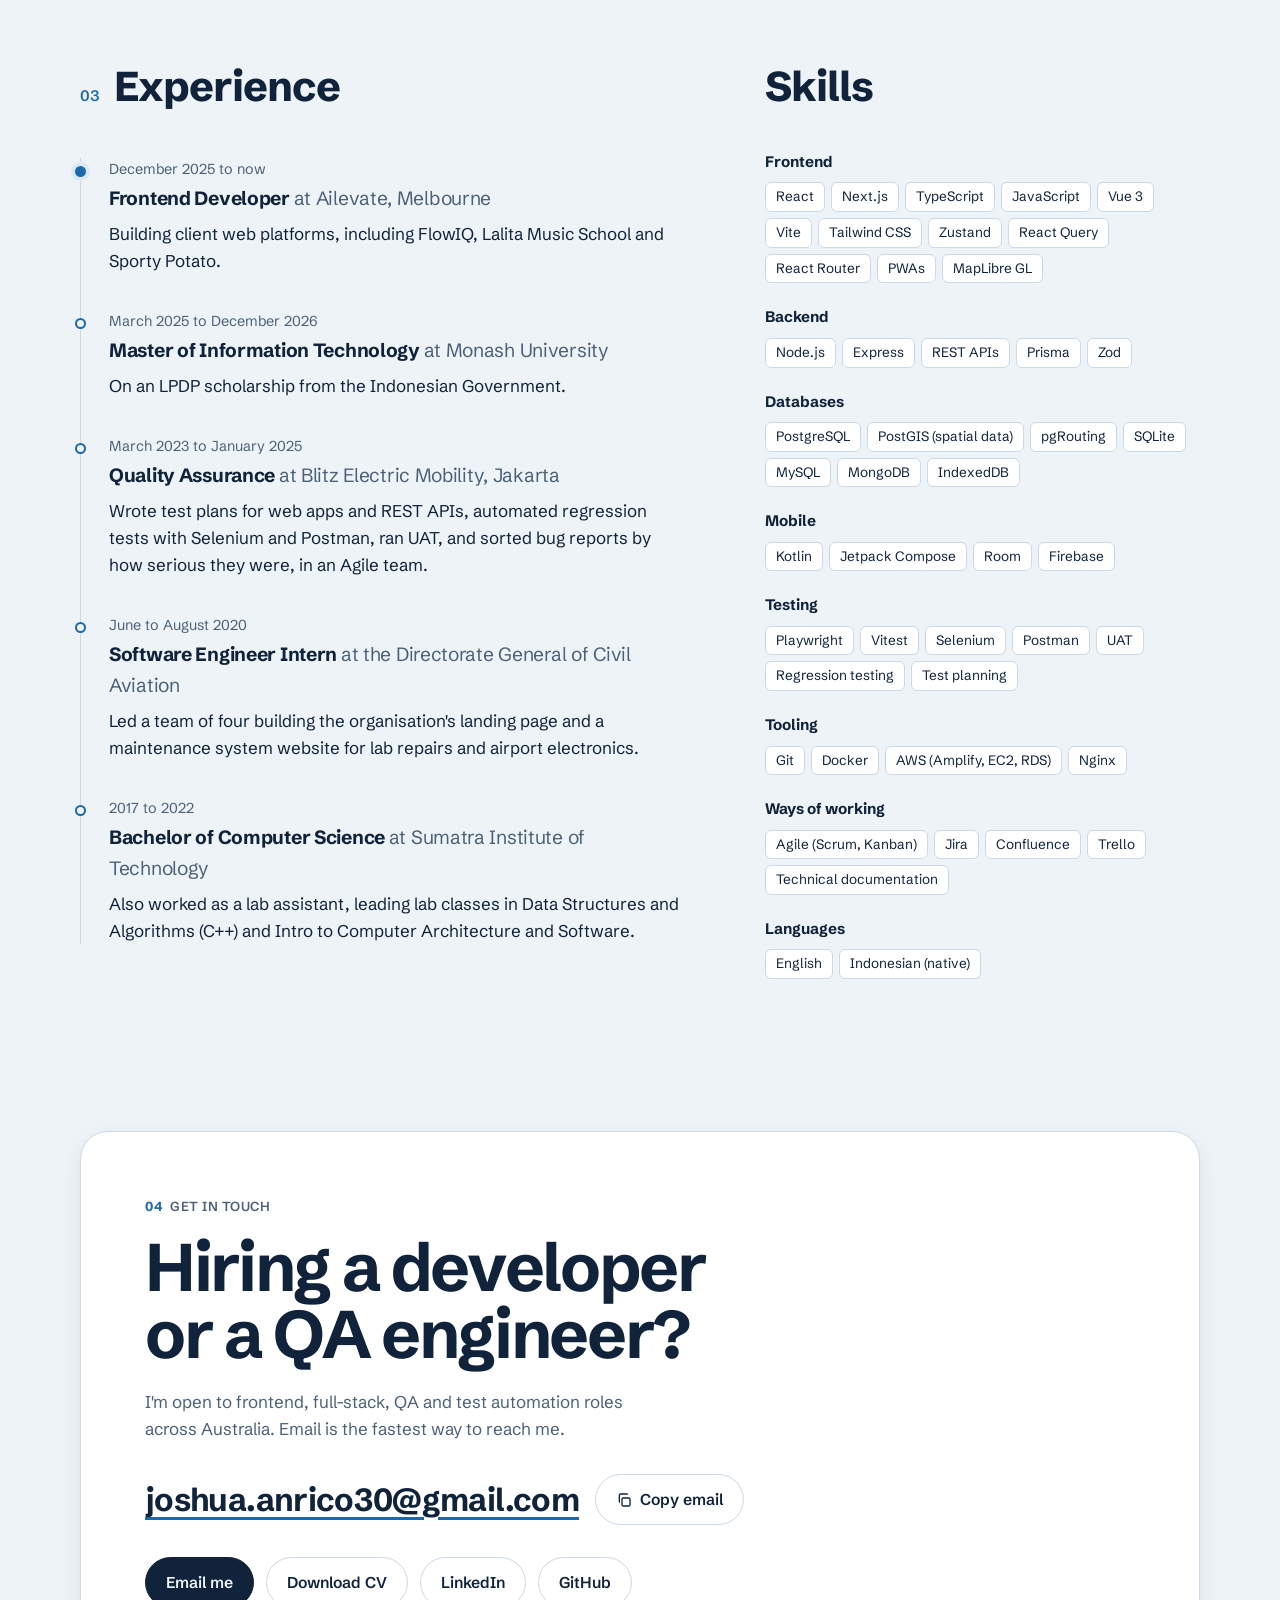
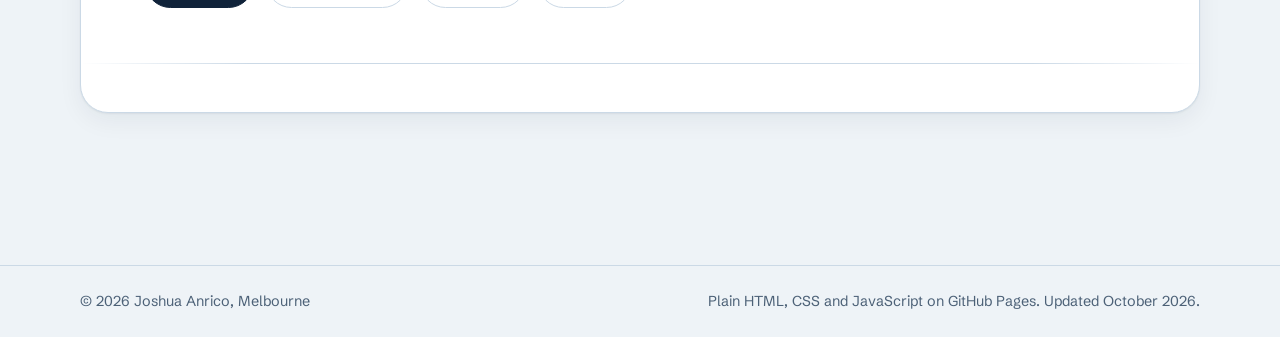
==== commit 7035ad52: "Remove Emberhawk login note; add thesis back to CV" ====
--- a/index.html
+++ b/index.html
@@ -262,10 +262,6 @@
               <a href="https://emberhawk.app">Visit emberhawk.app
                 <svg viewBox="0 0 24 24" fill="none" stroke="currentColor" stroke-width="2.4" stroke-linecap="round" stroke-linejoin="round" aria-hidden="true"><path d="M7 17L17 7M8 7h9v9"/></svg>
               </a>
-              <span class="note">
-                <svg viewBox="0 0 24 24" fill="none" stroke="currentColor" stroke-width="2" stroke-linecap="round" stroke-linejoin="round" aria-hidden="true"><rect x="5" y="11" width="14" height="10" rx="2"/><path d="M8 11V7a4 4 0 0 1 8 0v4"/></svg>
-                Password-protected for the Monash unit. Login on request.
-              </span>
             </div>
           </div>
         </article>
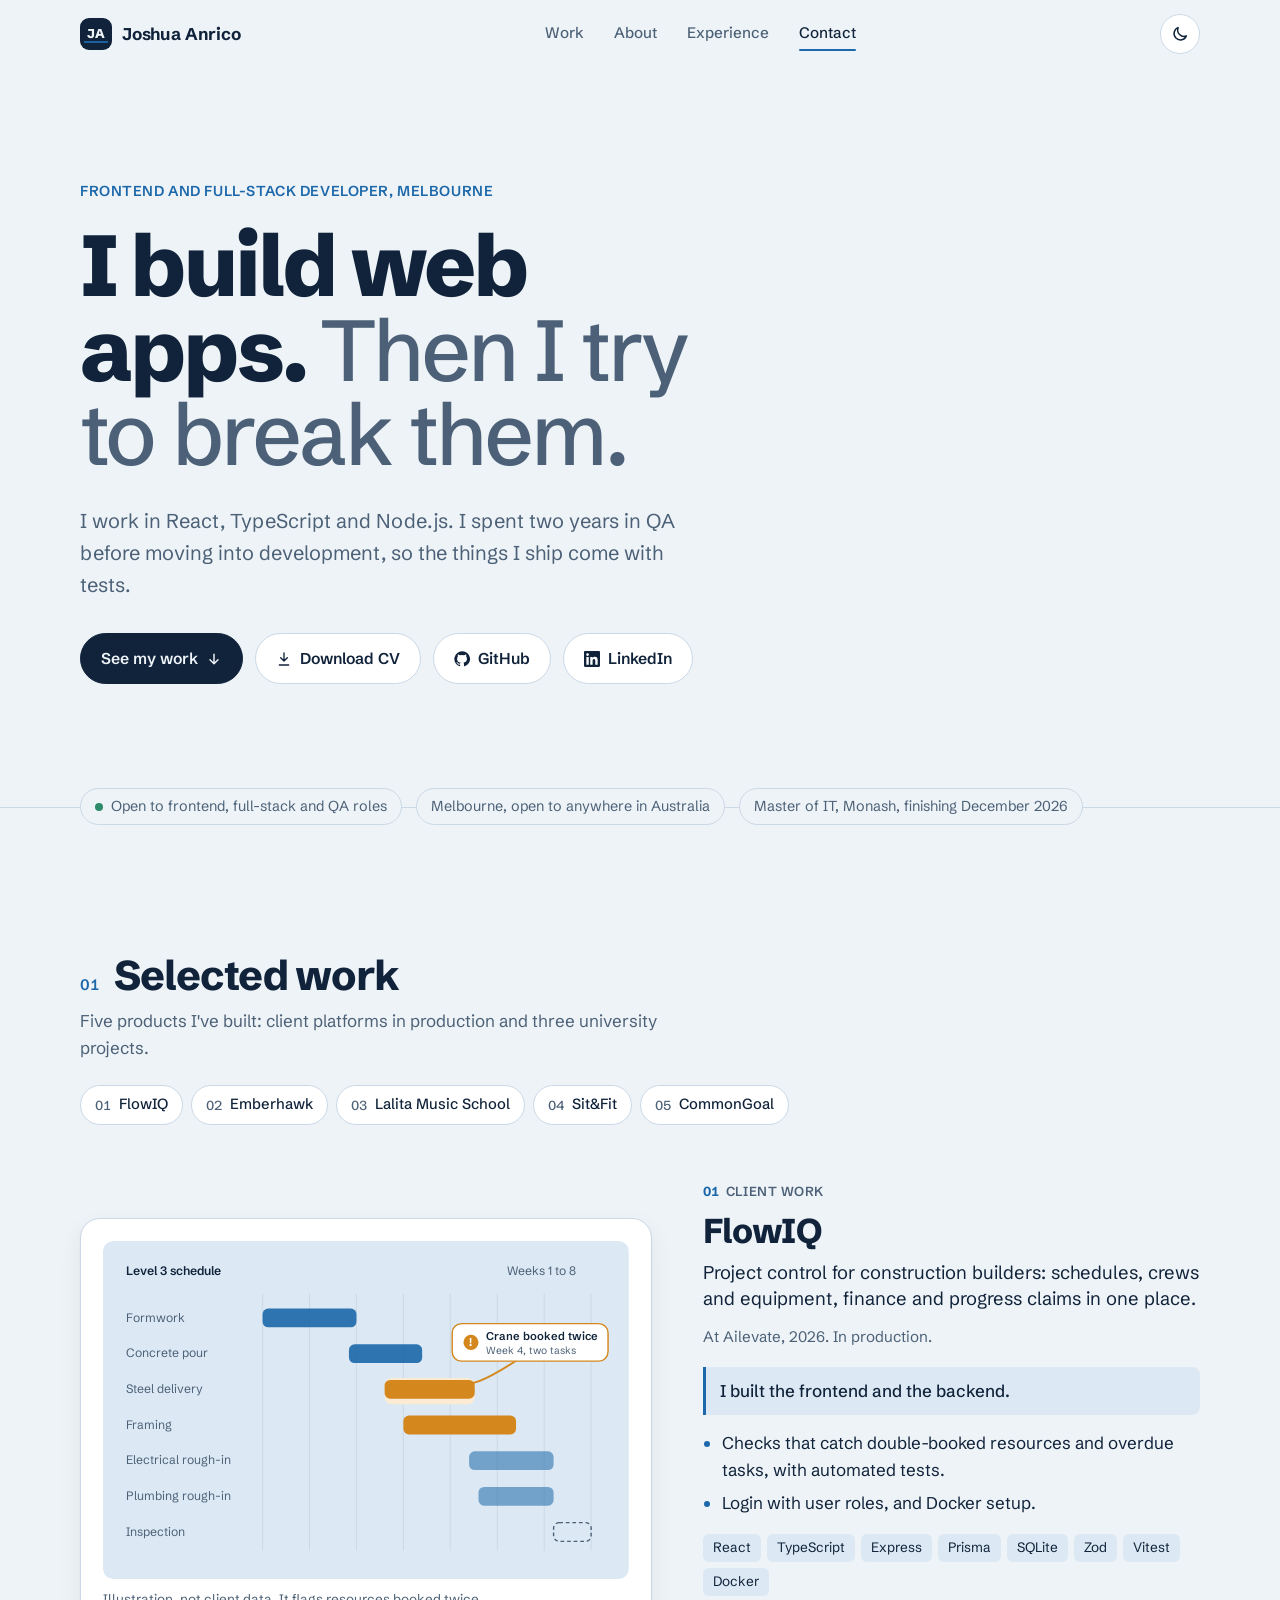
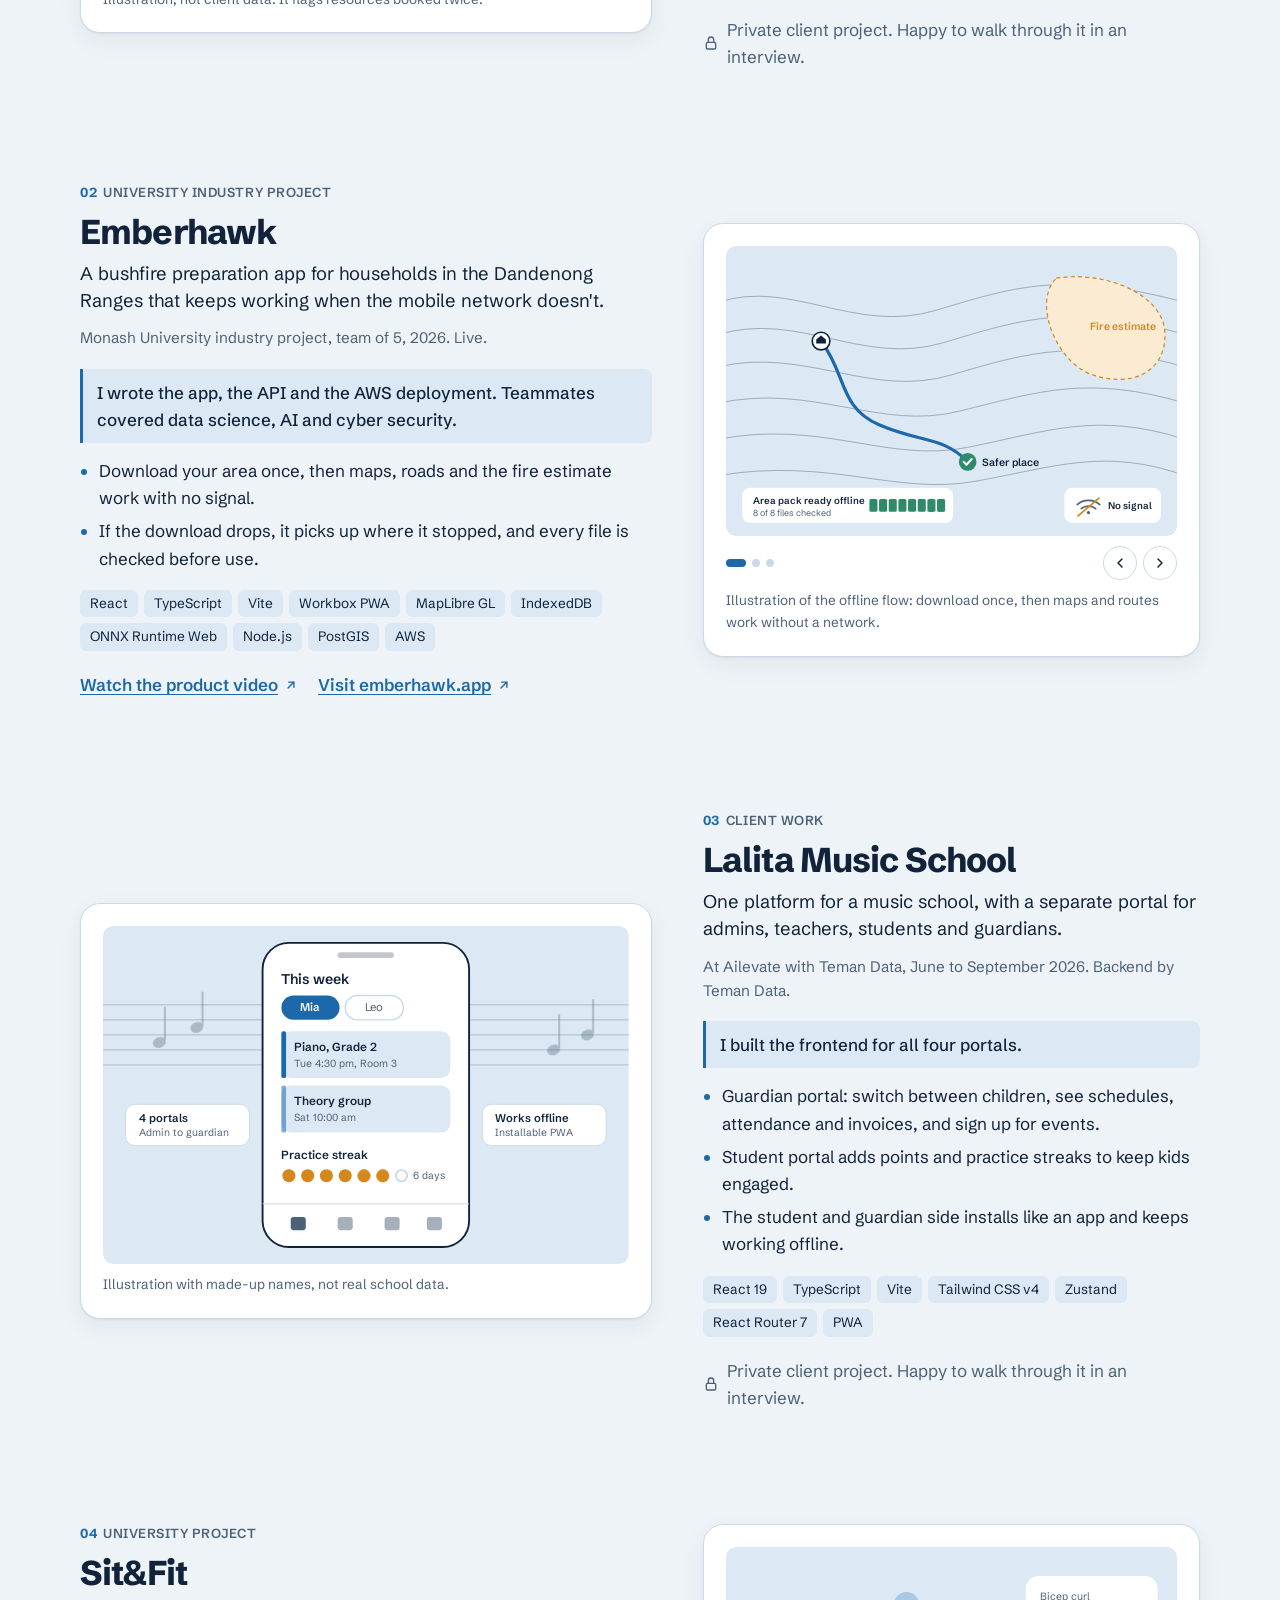
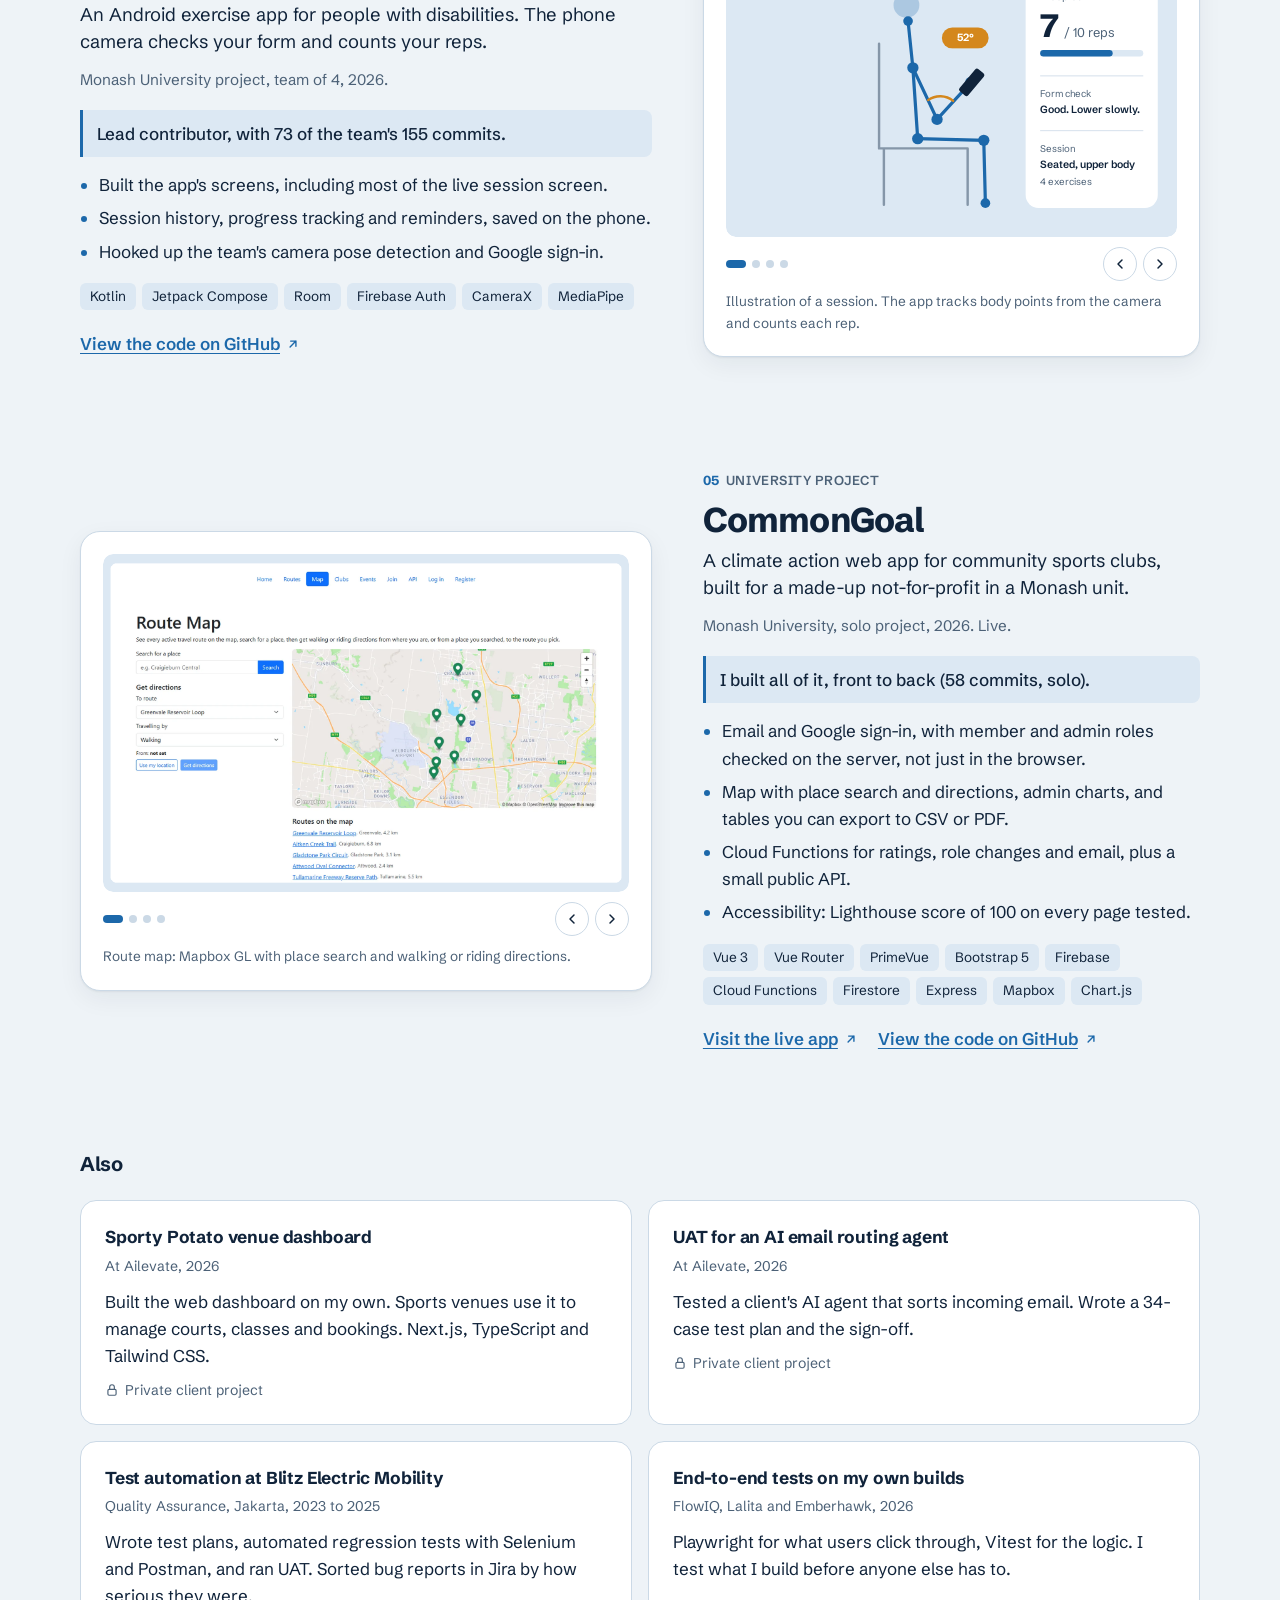
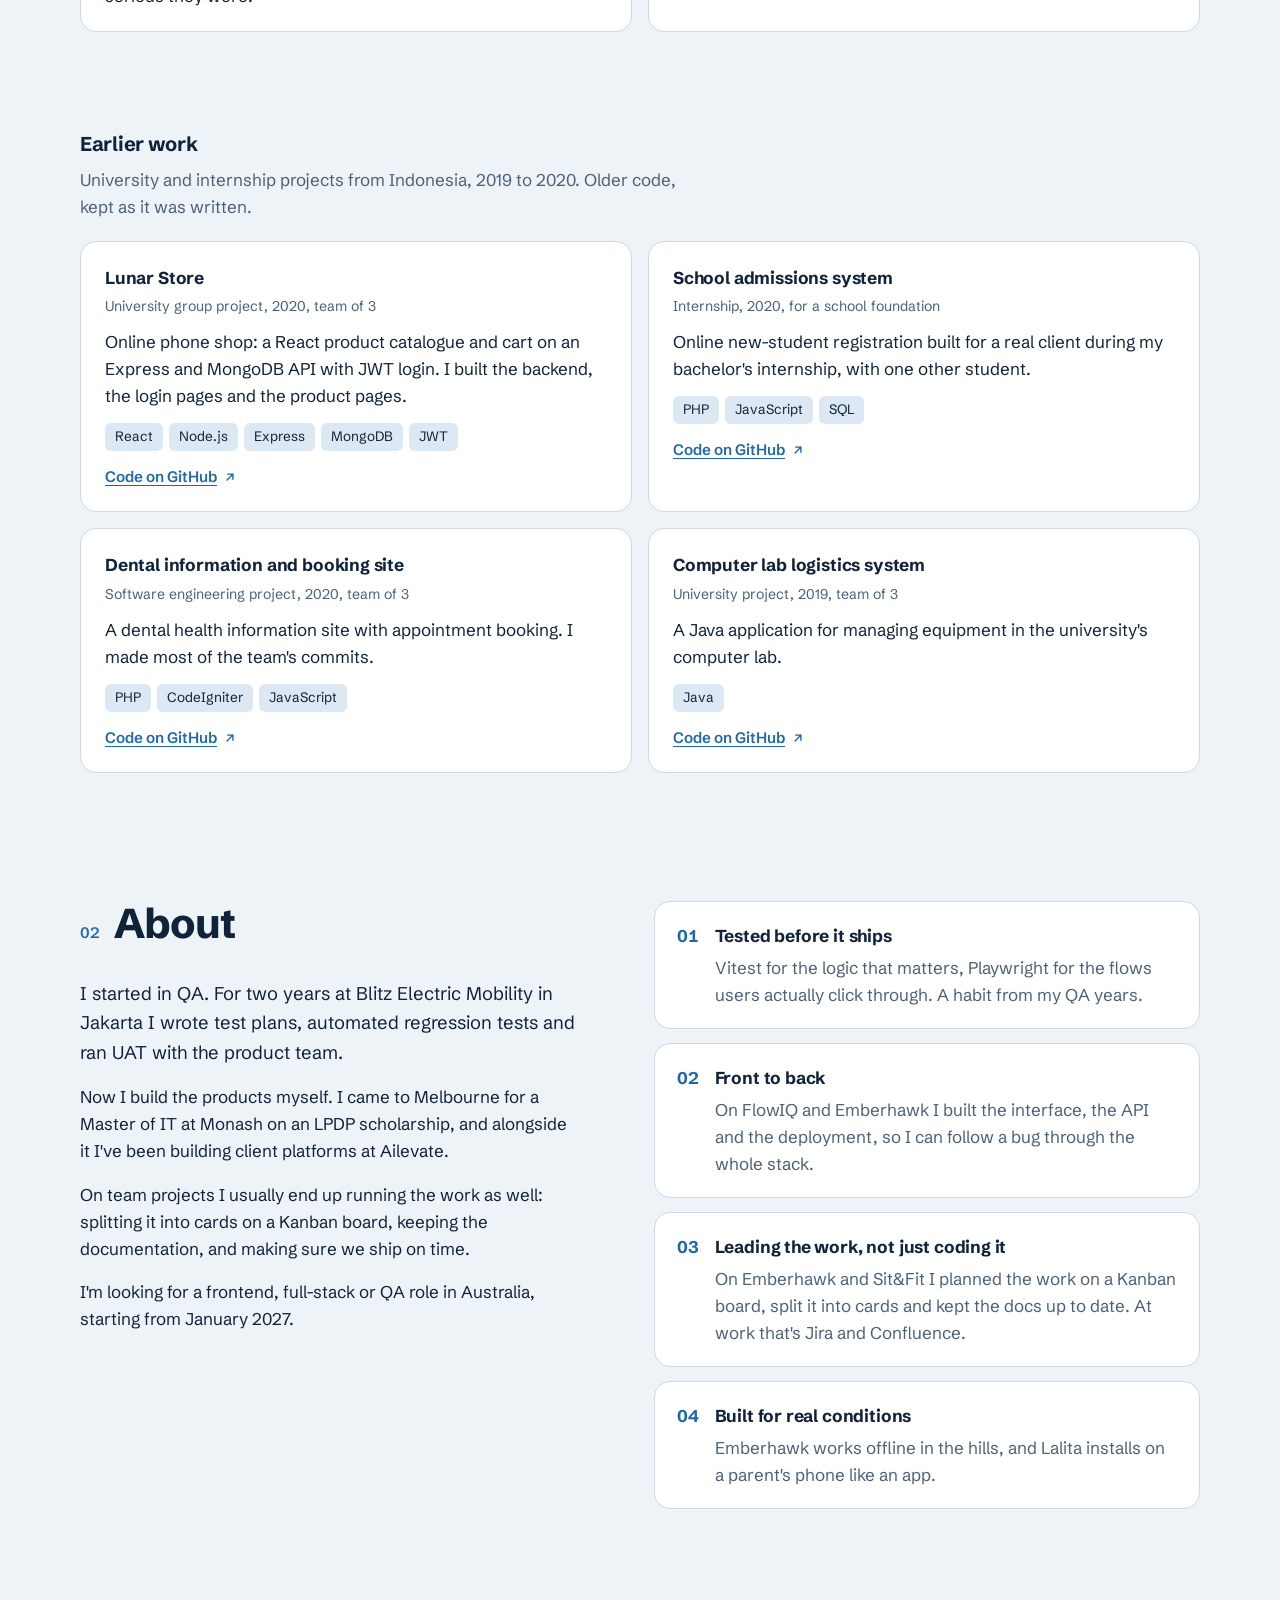
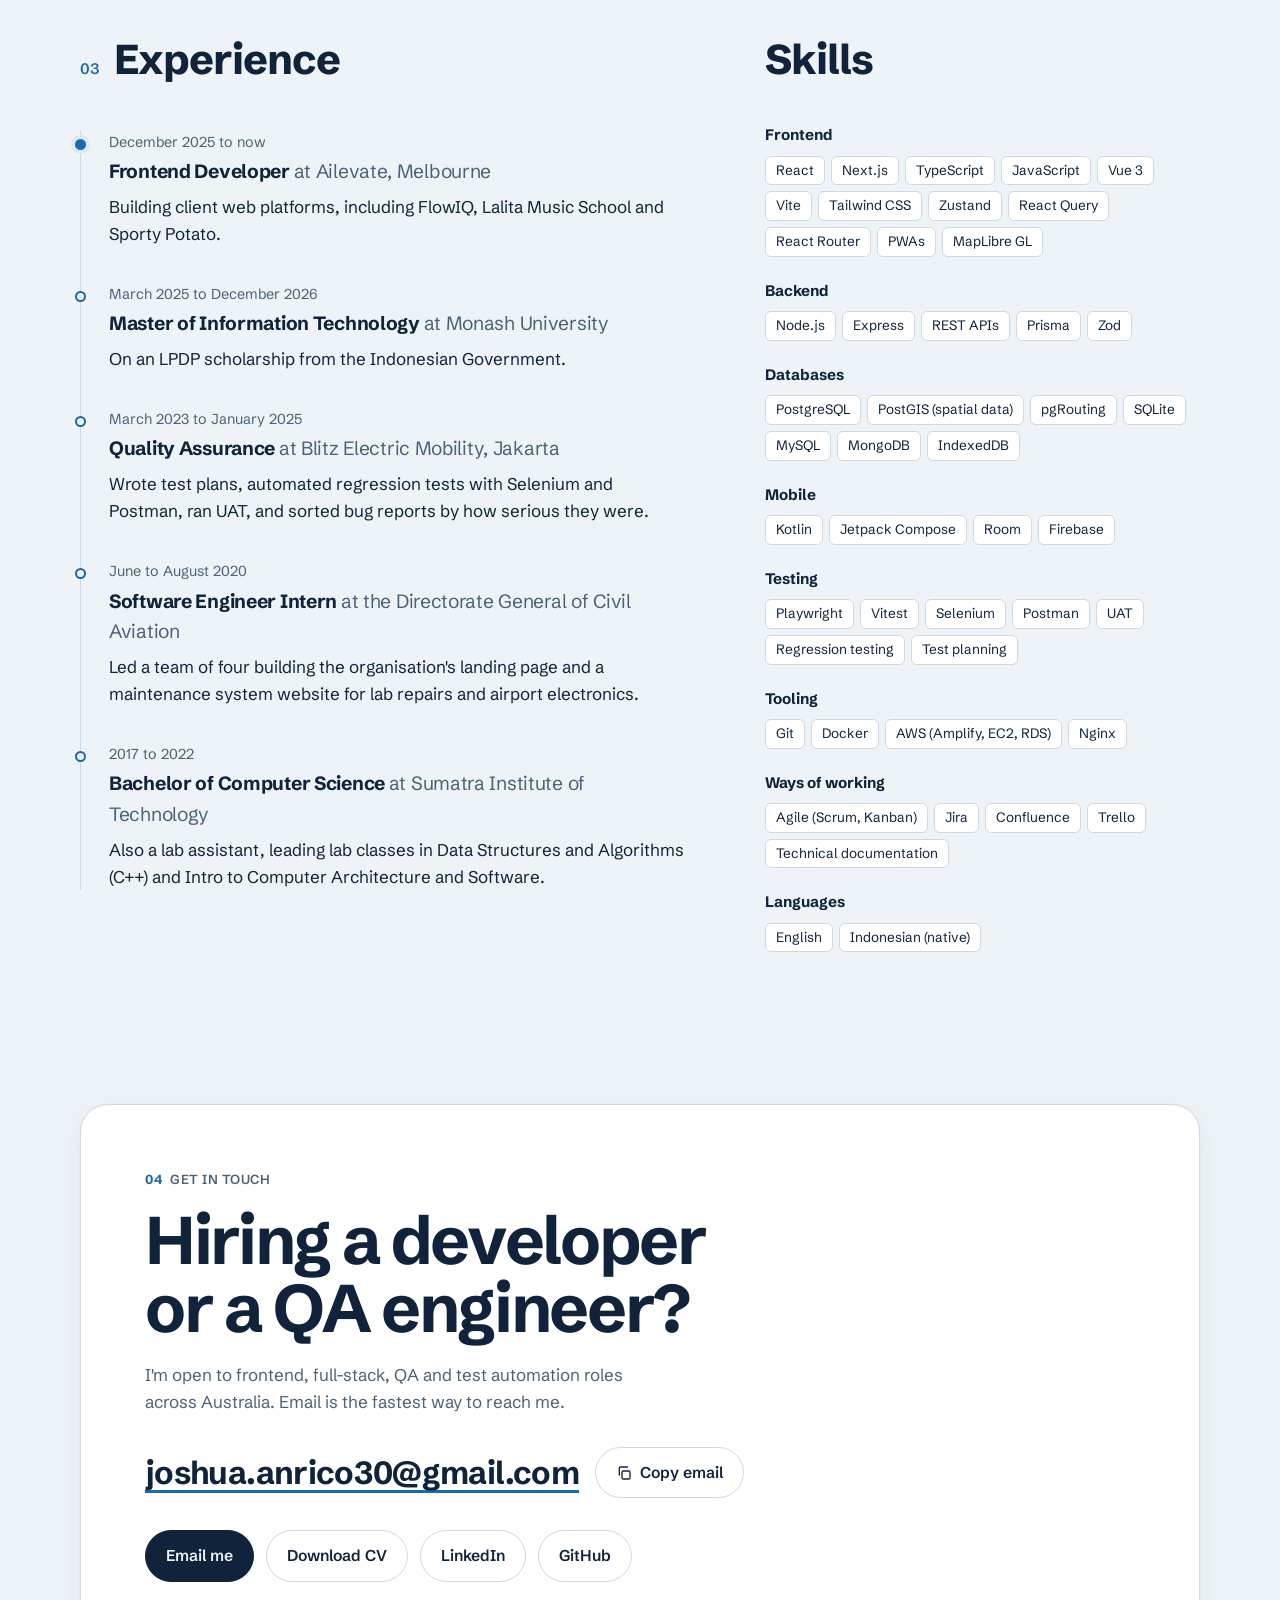
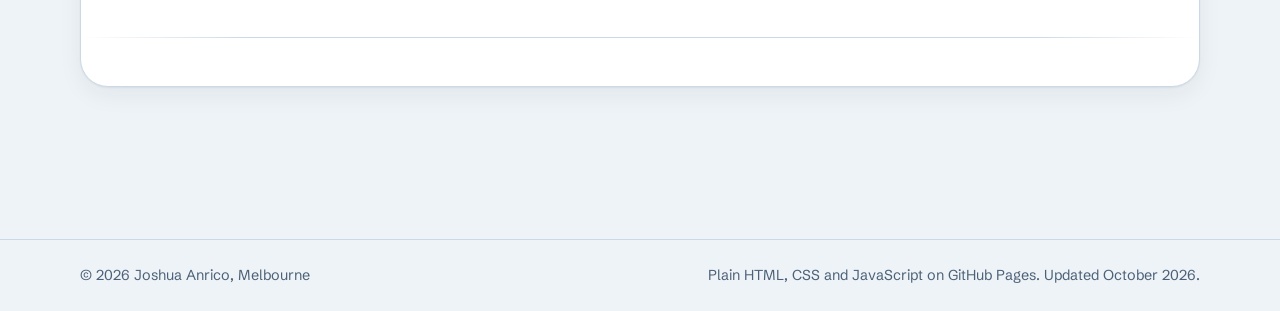
==== commit 595412bd: "Fix start date and simplify a few lines" ====
--- a/index.html
+++ b/index.html
@@ -453,7 +453,7 @@
           <div class="reveal">
             <p class="kind"><b>05</b>University project</p>
             <h3>CommonGoal</h3>
-            <p class="tagline">A web app for a fictional Melbourne not-for-profit that gets community sports clubs climate-ready and families walking or riding to training.</p>
+            <p class="tagline">A climate action web app for community sports clubs, built for a made-up not-for-profit in a Monash unit.</p>
             <p class="context">Monash University, solo project, 2026. Live.</p>
             <p class="role">I built all of it, front to back (58 commits, solo).</p>
             <ul class="points">
@@ -555,7 +555,7 @@
         <p>I started in QA. For two years at Blitz Electric Mobility in Jakarta I wrote test plans, automated regression tests and ran UAT with the product team.</p>
         <p>Now I build the products myself. I came to Melbourne for a Master of IT at Monash on an LPDP scholarship, and alongside it I've been building client platforms at Ailevate.</p>
         <p>On team projects I usually end up running the work as well: splitting it into cards on a Kanban board, keeping the documentation, and making sure we ship on time.</p>
-        <p>I'm looking for a frontend, full-stack or QA role in Australia, starting from December 2026.</p>
+        <p>I'm looking for a frontend, full-stack or QA role in Australia, starting from January 2027.</p>
       </div>
       <ol class="principles reveal" aria-label="How I work">
         <li>
@@ -572,7 +572,7 @@
         </li>
         <li>
           <h3>Built for real conditions</h3>
-          <p>Bad signal, many roles, many devices. Emberhawk works offline in the hills; Lalita installs on a parent's phone.</p>
+          <p>Emberhawk works offline in the hills, and Lalita installs on a parent's phone like an app.</p>
         </li>
       </ol>
     </div>
@@ -597,7 +597,7 @@
           <li>
             <div class="when">March 2023 to January 2025</div>
             <h3>Quality Assurance <span>at Blitz Electric Mobility, Jakarta</span></h3>
-            <p>Wrote test plans for web apps and REST APIs, automated regression tests with Selenium and Postman, ran UAT, and sorted bug reports by how serious they were, in an Agile team.</p>
+            <p>Wrote test plans, automated regression tests with Selenium and Postman, ran UAT, and sorted bug reports by how serious they were.</p>
           </li>
           <li>
             <div class="when">June to August 2020</div>
@@ -607,7 +607,7 @@
           <li>
             <div class="when">2017 to 2022</div>
             <h3>Bachelor of Computer Science <span>at Sumatra Institute of Technology</span></h3>
-            <p>Also worked as a lab assistant, leading lab classes in Data Structures and Algorithms (C++) and Intro to Computer Architecture and Software.</p>
+            <p>Also a lab assistant, leading lab classes in Data Structures and Algorithms (C++) and Intro to Computer Architecture and Software.</p>
           </li>
         </ol>
       </div>
